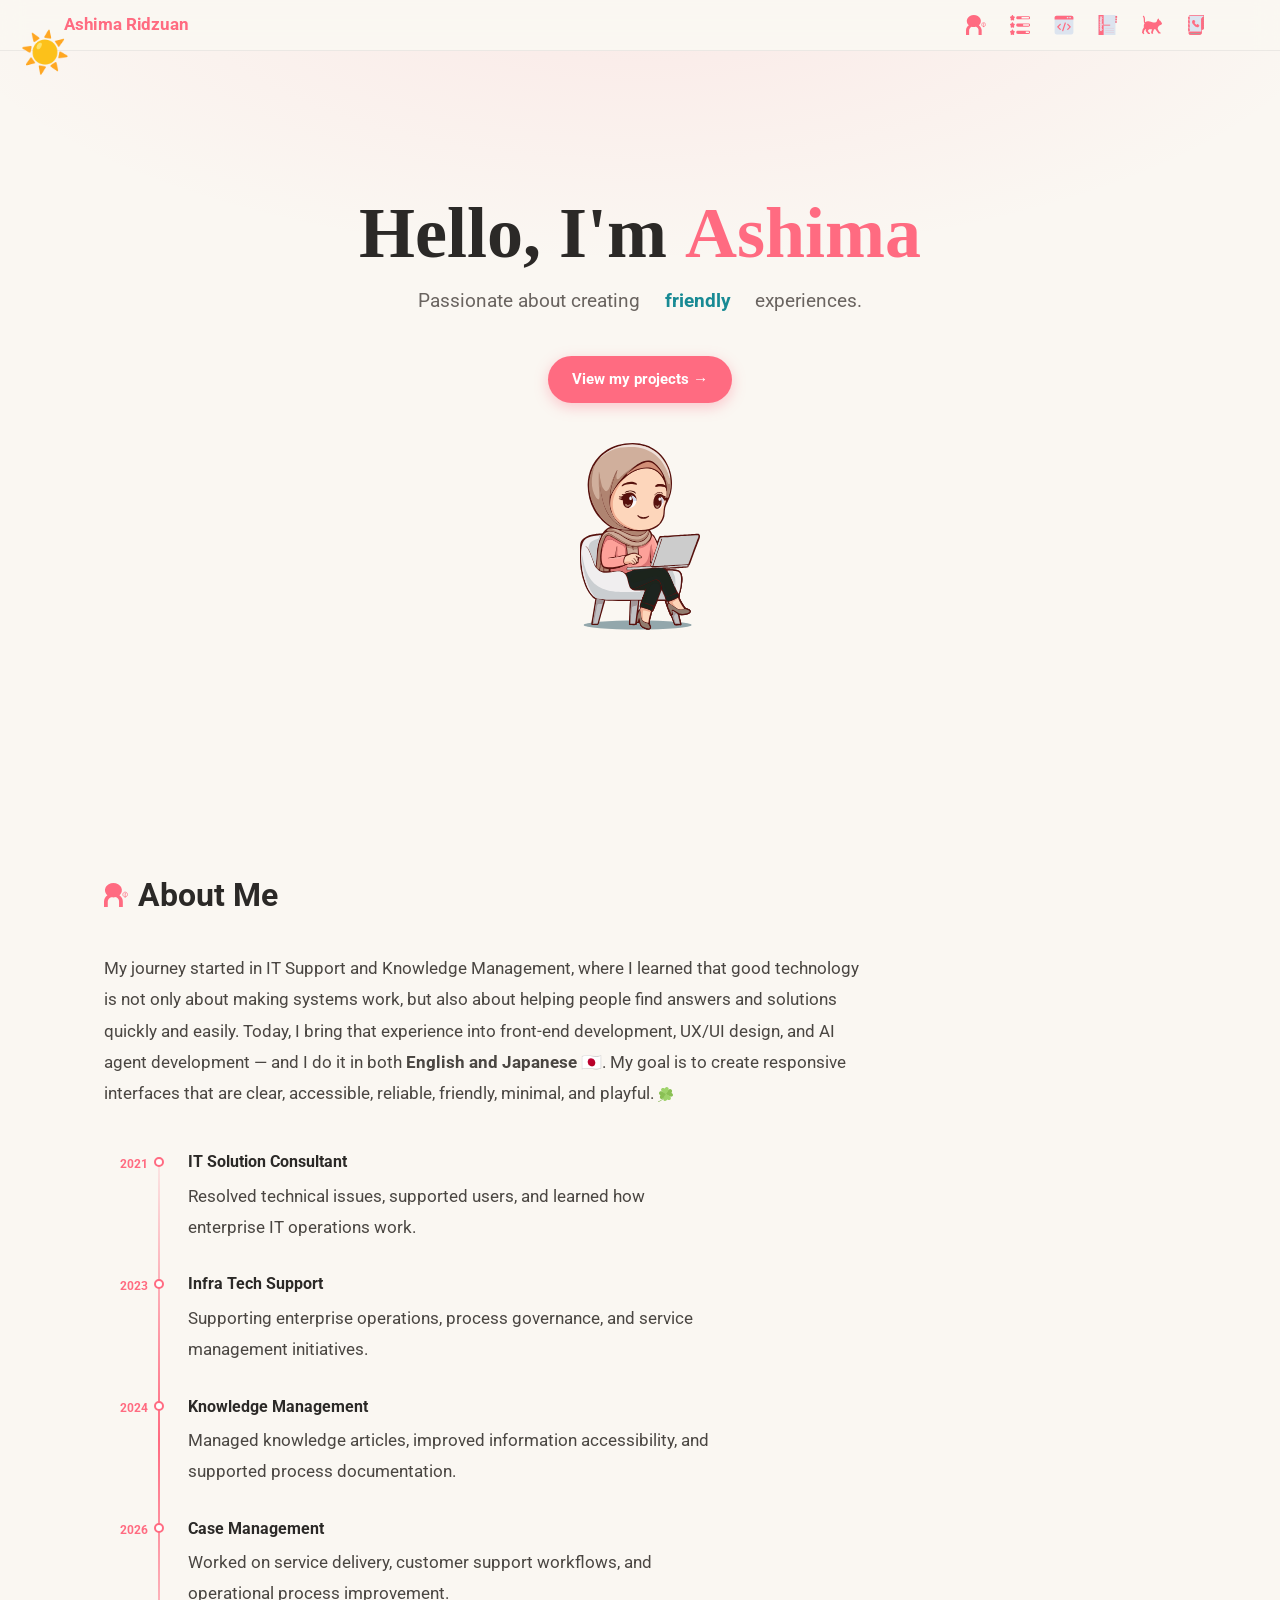
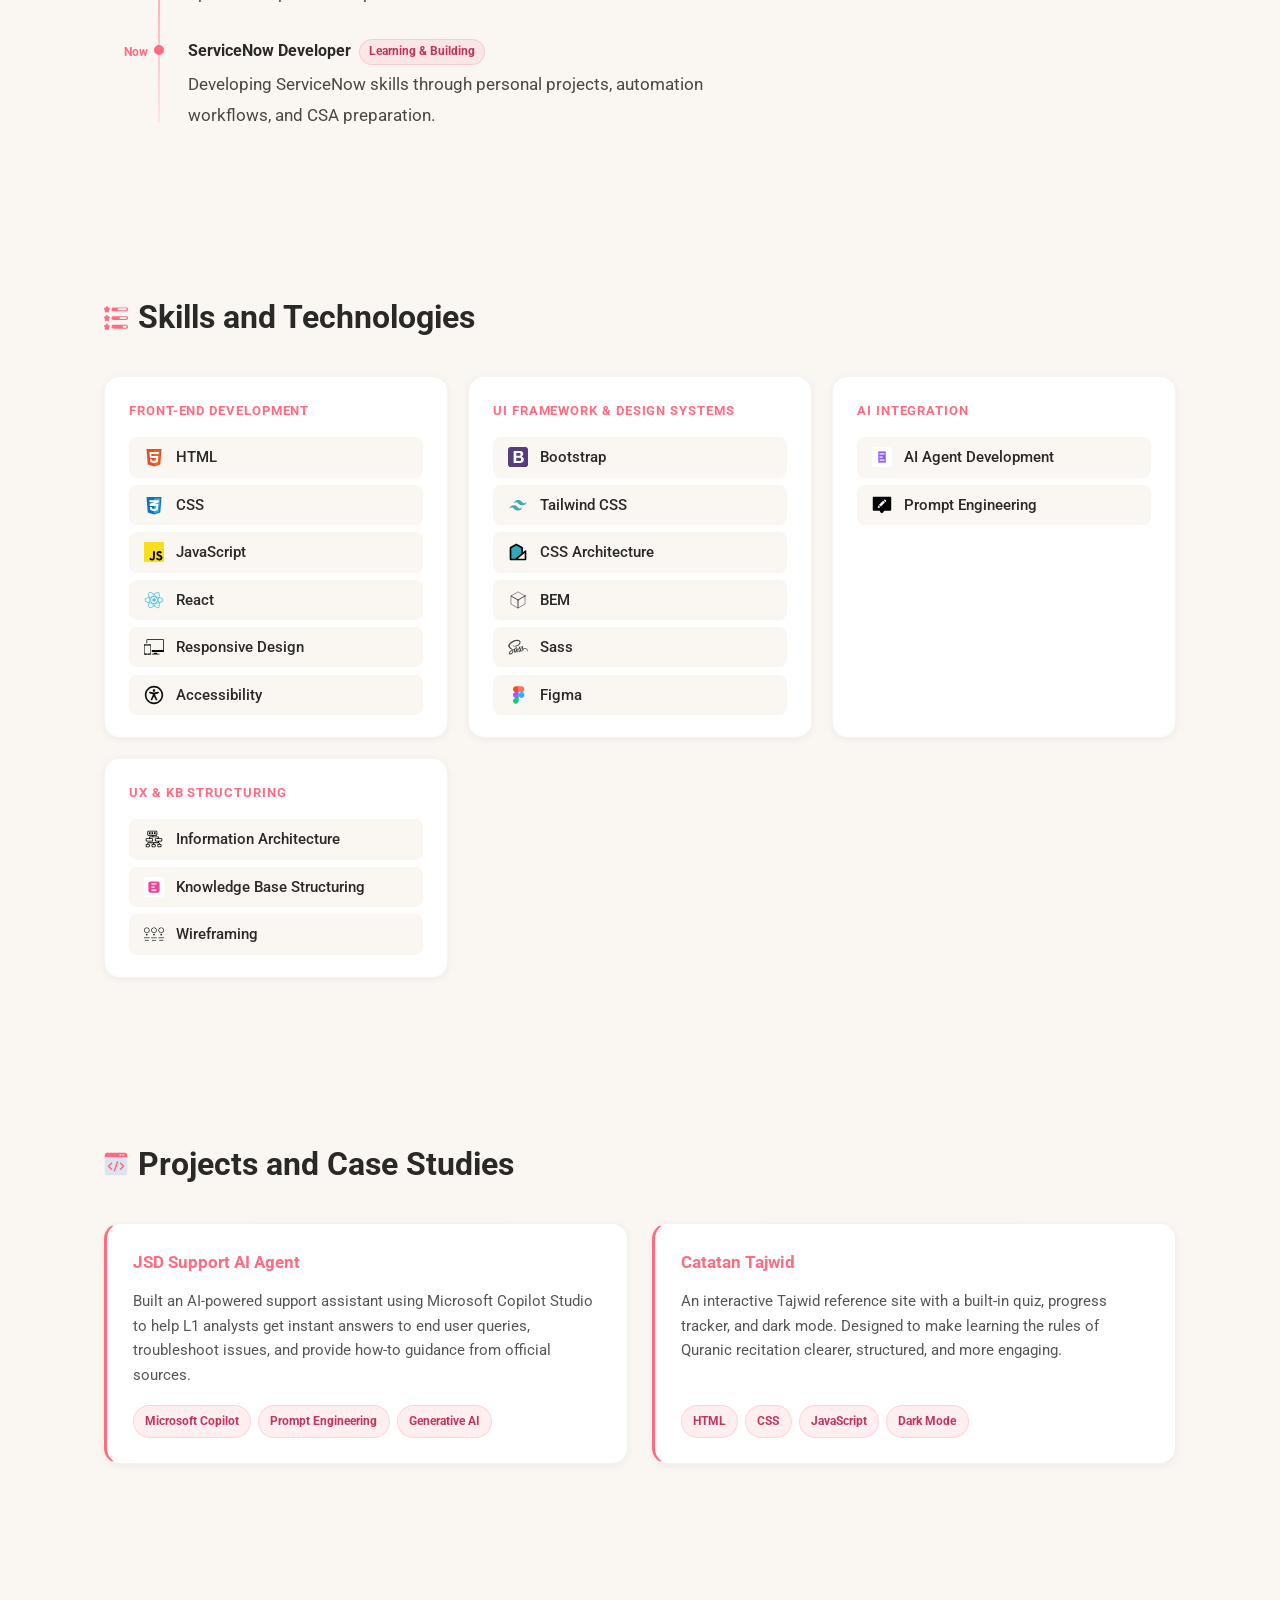
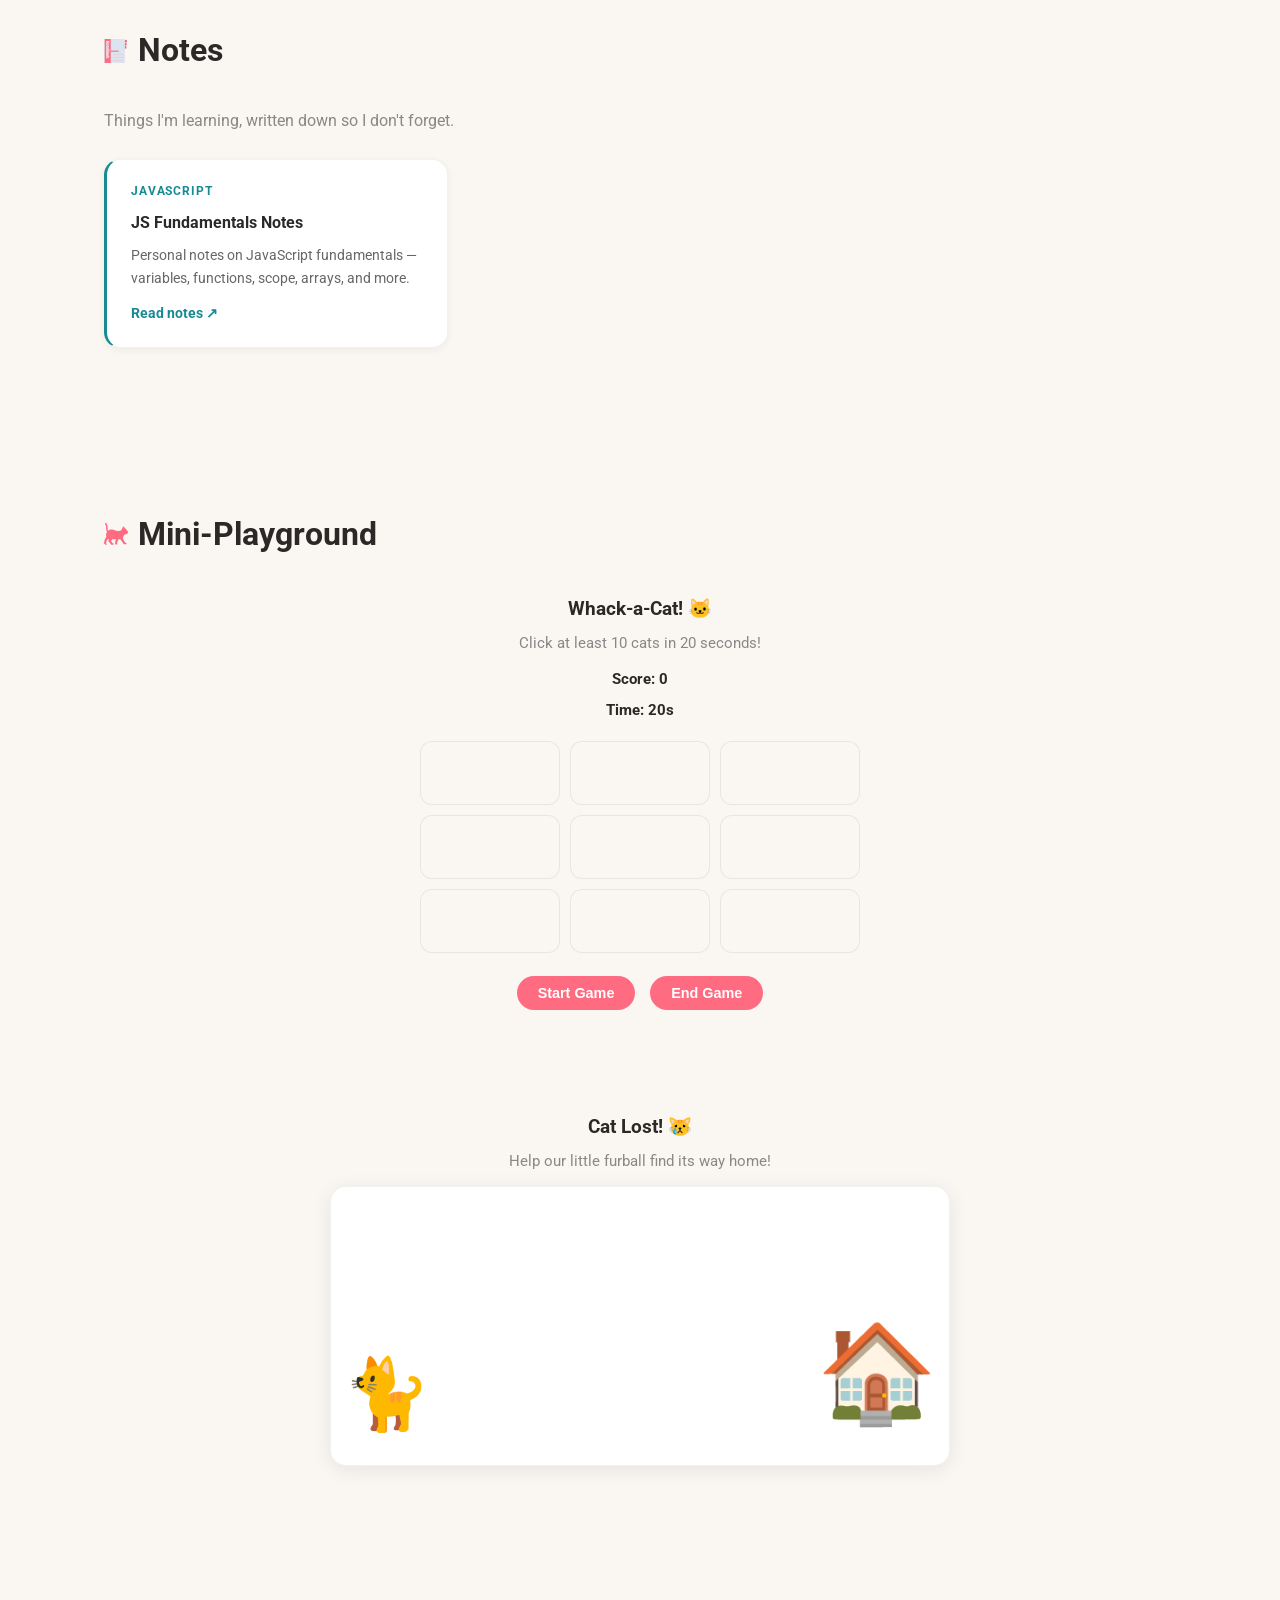
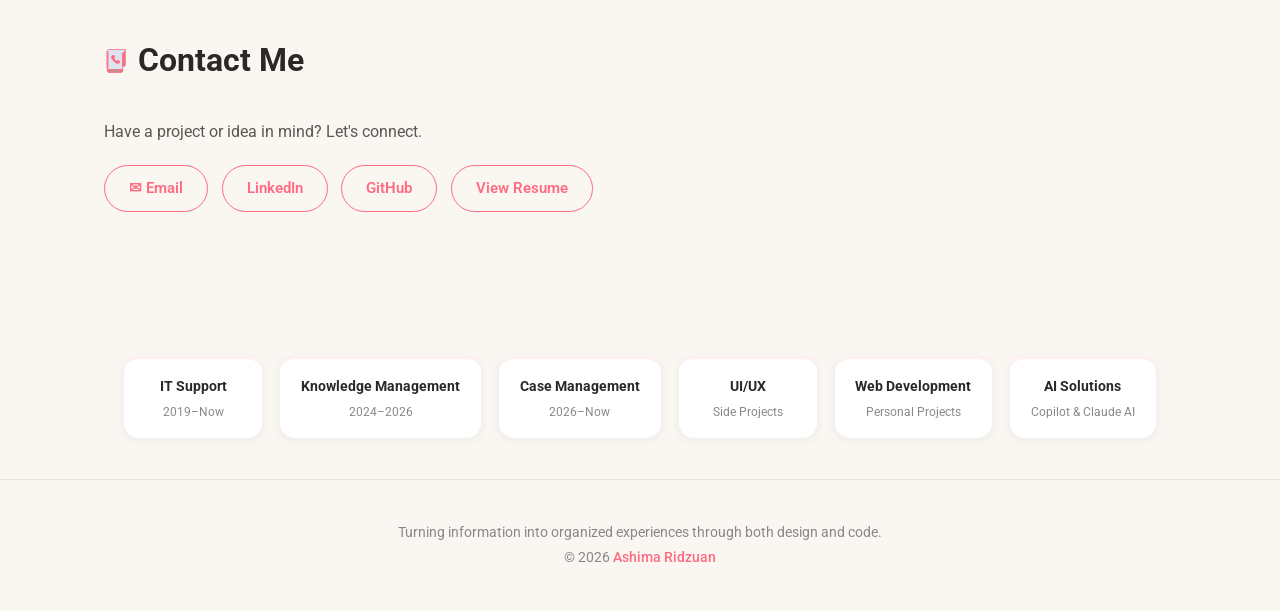
==== index.html @ 93c38e12 "Add files via upload" ====
<!DOCTYPE html>
<html lang="en">
<head>
<meta charset="UTF-8">
<meta name="google-site-verification" content="95PTpnsGTVh3wC7aJR4b4453OIDSJb0Elz6aOqmv4CI" />
<meta name="viewport" content="width=device-width, initial-scale=1.0">
<title>Ashima Ridzuan | Front-End Developer & Japanese Speaker</title>
<meta name="description" content="Portfolio of Ashima Ridzuan, an aspiring Front-End Developer (Japanese Speaker) with experience in IT operations, technical support, and knowledge management. Explore web development projects, technical skills, and professional growth.">

<!-- Open Graph / Social Sharing -->
<meta property="og:type" content="website">
<meta property="og:url" content="https://ashimaridzuan.github.io/">
<meta property="og:title" content="Ashima Ridzuan | Front-End Developer & Japanese Speaker">
<meta property="og:description" content="Aspiring front-end developer (Japanese Speaker) with experience in IT operations/technical support, and knowledge management. Building modern, accessible, and user-friendly web experiences.">
<meta property="og:image" content="./src/assets/images/AshimaRidzuan_avatar.svg">
<meta name="twitter:card" content="summary">
<meta name="author" content="Ashima Ridzuan">
<meta name="keywords" content="Ashima Ridzuan, Front-End Developer, Web Developer, JavaScript, React, HTML, CSS, Portfolio, AI Agent Developer, Japanese Speaker, Malaysia">
<link rel="canonical" href="https://ashimaridzuan.github.io/">

<!-- Structured Data: Person -->
<script type="application/ld+json">
{
  "@context": "https://schema.org",
  "@type": "Person",
  "name": "Ashima Ridzuan",
  "url": "https://ashimaridzuan.github.io/",
  "sameAs": [
    "https://github.com/ashimaridzuan",
    "https://www.linkedin.com/in/ashima-ridzuan"
  ],
  "jobTitle": "Aspiring Front-End Developer",
  "description": "Aspiring front-end developer (Japanese Speaker) with experience in IT operations, technical support, and knowledge management. Building modern, accessible, and user-friendly web experiences.",
  "knowsAbout": ["Front-End Development", "JavaScript", "HTML", "CSS", "React", "UI Design", "AI Agent Development", "Prompt Engineering", "Knowledge Management", "Technical Support"]
}
</script>

<!-- Favicon -->
<link rel="icon" href="./src/assets/meta/favicon_tab_clover.svg">
<link rel="manifest" href="./src/assets/meta/favicon_io/site.webmanifest">

<!-- Google Fonts -->
<link href="https://fonts.googleapis.com/css2?family=Roboto:wght@400;500;700&family=Schoolbell&display=swap" rel="stylesheet">
<link rel="stylesheet" href="./src/styles/main.css">
<script src="./src/javascript/main.js" defer></script>
</head>
<body>

<header>
  <!-- Sun Easter Egg -->
  <div id="sun-container" aria-hidden="true">
    ☀️
    <div id="sun-instruction">Drag away</div>
  </div>
  <div id="sun-overlay"></div>
  <div id="candle-popup">🕯️</div>

  <strong class="top-word"><a href="#">Ashima Ridzuan</a></strong>

  <nav aria-label="Main navigation">
    <a href="#about" aria-label="About Me">
      <img src="./src/assets/icons/Base/Pink_icon_aboutMe.svg" alt="" width="20" height="20">
      <span class="nav-tooltip">About</span>
    </a>
    <a href="#skills" aria-label="Skills">
      <img src="./src/assets/icons/Base/Pink_icon_skills.svg" alt="" width="20" height="20">
      <span class="nav-tooltip">Skills</span>
    </a>
    <a href="#projects" aria-label="Projects">
      <img src="./src/assets/icons/Base/Pink_icon_code.svg" alt="" width="20" height="20">
      <span class="nav-tooltip">Projects</span>
    </a>
    <a href="#notes" aria-label="Notes">
      <img src="./src/assets/icons/Base/Pink_icon_notes.svg" alt="" width="20" height="20">
      <span class="nav-tooltip">Notes</span>
    </a>
    <a href="#playground" aria-label="Playground">
      <img src="./src/assets/icons/Base/Pink_icon_playground.svg" alt="" width="20" height="20">
      <span class="nav-tooltip">Playground</span>
    </a>
    <a href="#contact" aria-label="Contact">
      <img src="./src/assets/icons/Base/Pink_icon_contact.svg" alt="" width="20" height="20">
      <span class="nav-tooltip">Contact</span>
    </a>
  </nav>
</header>

<section class="hero">
  <h1 id="hero-text">Hello, I'm <span class="hero-hover ashima-bouncy">Ashima</span></h1>
  <p>Passionate about creating <span class="scroll-keywords"></span> experiences.</p>
  <div class="hero-cta">
    <a href="#projects" class="hero-btn hero-btn--primary">View my projects →</a>
  </div>
  <div class="ashima-character">
    <img src="./src/assets/images/AshimaRidzuan_avatar.svg" alt="Ashima character illustration" id="ashima_character_svg" width="120">
    <div class="ashima-thoughtbubble" id="ashima-thoughtbubble"></div>
  </div>
</section>

<section id="about">
  <h2>
    <img src="./src/assets/icons/Base/Pink_icon_aboutMe.svg" alt="" width="24" height="24">
    About Me
  </h2>
  <p>My journey started in IT Support and Knowledge Management, where I learned that good technology is not only about making systems work, but also about helping people find answers and solutions quickly and easily. Today, I bring that experience into front-end development, UX/UI design, and AI agent development — and I do it in both <strong>English and Japanese</strong> 🇯🇵. My goal is to create responsive interfaces that are clear, accessible, reliable, friendly, minimal, and playful. <img src="./src/assets/meta/favicon_tab_clover.svg" alt="" width="15" class="inline-icon"></p>

  <div class="about-timeline">
    <div class="about-timeline__item">
      <div class="about-timeline__year">2021</div>
      <div class="about-timeline__content">
        <strong>IT Solution Consultant</strong>
        <p>Resolved technical issues, supported users, and learned how enterprise IT operations work.</p>
      </div>
    </div>
    <div class="about-timeline__item">
      <div class="about-timeline__year">2023</div>
      <div class="about-timeline__content">
        <strong>Infra Tech Support</strong>
        <p>Supporting enterprise operations, process governance, and service management initiatives.</p>
      </div>
    </div>
    <div class="about-timeline__item">
      <div class="about-timeline__year">2024</div>
      <div class="about-timeline__content">
        <strong>Knowledge Management</strong>
        <p>Managed knowledge articles, improved information accessibility, and supported process documentation.</p>
      </div>
    </div>
    <div class="about-timeline__item">
      <div class="about-timeline__year">2026</div>
      <div class="about-timeline__content">
        <strong>Case Management</strong>
        <p>Worked on service delivery, customer support workflows, and operational process improvement.</p>
      </div>
    </div>
    <div class="about-timeline__item about-timeline__item--current">
      <div class="about-timeline__year">Now</div>
      <div class="about-timeline__content">
        <strong>ServiceNow Developer <span class="about-timeline__badge">Learning & Building</span></strong>
        <p>Developing ServiceNow skills through personal projects, automation workflows, and CSA preparation.</p>
      </div>
    </div>
  </div>
</section>

<section id="skills">
  <h2>
    <img src="./src/assets/icons/Base/Pink_icon_skills.svg" alt="" width="24" height="24">
    Skills and Technologies
  </h2>
  <div class="skills">
    <div class="skill">
      <h4>Front-End Development</h4>
      <div class="skill-list">
        <div class="skill-item"><span class="skill-icon" aria-hidden="true"><img src="./src/assets/icons/Skills/html.svg" alt="" width="20" height="20"></span><span>HTML</span></div>
        <div class="skill-item"><span class="skill-icon" aria-hidden="true"><img src="./src/assets/icons/Skills/css.svg" alt="" width="20" height="20"></span><span>CSS</span></div>
        <div class="skill-item"><span class="skill-icon" aria-hidden="true"><img src="./src/assets/icons/Skills/javascript.svg" alt="" width="20" height="20"></span><span>JavaScript</span></div>
        <div class="skill-item"><span class="skill-icon" aria-hidden="true"><img src="./src/assets/icons/Skills/react.svg" alt="" width="20" height="20"></span><span>React</span></div>
        <div class="skill-item"><span class="skill-icon" aria-hidden="true"><img src="./src/assets/icons/Skills/responsive-design.svg" alt="" width="20" height="20"></span><span>Responsive Design</span></div>
        <div class="skill-item"><span class="skill-icon" aria-hidden="true"><img src="./src/assets/icons/Skills/accessibility.svg" alt="" width="20" height="20"></span><span>Accessibility</span></div>
      </div>
    </div>

    <div class="skill">
      <h4>UI Framework & Design Systems</h4>
      <div class="skill-list">
        <div class="skill-item"><span class="skill-icon" aria-hidden="true"><img src="./src/assets/icons/Skills/bootstrap.svg" alt="" width="20" height="20"></span><span>Bootstrap</span></div>
        <div class="skill-item"><span class="skill-icon" aria-hidden="true"><img src="./src/assets/icons/Skills/tailwind.svg" alt="" width="20" height="20"></span><span>Tailwind CSS</span></div>
        <div class="skill-item"><span class="skill-icon" aria-hidden="true"><img src="./src/assets/icons/Skills/css-architecture.svg" alt="" width="20" height="20"></span><span>CSS Architecture</span></div>
        <div class="skill-item"><span class="skill-icon" aria-hidden="true"><img src="./src/assets/icons/Skills/BEM.svg" alt="" width="20" height="20"></span><span>BEM</span></div>
        <div class="skill-item"><span class="skill-icon" aria-hidden="true"><img src="./src/assets/icons/Skills/sass.svg" alt="" width="20" height="20"></span><span>Sass</span></div>
        <div class="skill-item"><span class="skill-icon" aria-hidden="true"><img src="./src/assets/icons/Skills/figma.svg" alt="" width="20" height="20"></span><span>Figma</span></div>
      </div>
    </div>

    <div class="skill">
      <h4>AI Integration</h4>
      <div class="skill-list">
        <div class="skill-item"><span class="skill-icon" aria-hidden="true"><img src="./src/assets/icons/Skills/ai.svg" alt="" width="20" height="20"></span><span>AI Agent Development</span></div>
        <div class="skill-item"><span class="skill-icon" aria-hidden="true"><img src="./src/assets/icons/Skills/prompt.svg" alt="" width="20" height="20"></span><span>Prompt Engineering</span></div>
      </div>
    </div>

    <div class="skill">
      <h4>UX & KB Structuring</h4>
      <div class="skill-list">
        <div class="skill-item"><span class="skill-icon" aria-hidden="true"><img src="./src/assets/icons/Skills/information-architecture.svg" alt="" width="20" height="20"></span><span>Information Architecture</span></div>
        <div class="skill-item"><span class="skill-icon" aria-hidden="true"><img src="./src/assets/icons/Skills/knowledge.svg" alt="" width="20" height="20"></span><span>Knowledge Base Structuring</span></div>
        <div class="skill-item"><span class="skill-icon" aria-hidden="true"><img src="./src/assets/icons/Skills/wireframe.svg" alt="" width="20" height="20"></span><span>Wireframing</span></div>
      </div>
    </div>
  </div>
</section>

<section id="projects">
  <h2>
    <img src="./src/assets/icons/Base/Pink_icon_code.svg" alt="" width="24" height="24">
    Projects and Case Studies
  </h2>
  <div class="projects">
    <a class="project-card" href="./src/pages/Project_JSD_Support_AI_Agent.html">
      <h4>JSD Support AI Agent</h4>
      <p>Built an AI-powered support assistant using Microsoft Copilot Studio to help L1 analysts get instant answers to end user queries, troubleshoot issues, and provide how-to guidance from official sources.</p>
      <div class="project-card-skills">
        <span>Microsoft Copilot</span>
        <span>Prompt Engineering</span>
        <span>Generative AI</span>
      </div>
    </a>

    <a class="project-card" href="./src/pages/Project_Catatan_Tajwid.html">
      <h4>Catatan Tajwid</h4>
      <p>An interactive Tajwid reference site with a built-in quiz, progress tracker, and dark mode. Designed to make learning the rules of Quranic recitation clearer, structured, and more engaging.</p>
      <div class="project-card-skills">
        <span>HTML</span>
        <span>CSS</span>
        <span>JavaScript</span>
        <span>Dark Mode</span>
      </div>
    </a>
  </div>
</section>

<section id="notes">
  <h2>
    <img src="./src/assets/icons/Base/Pink_icon_notes.svg" alt="" width="24" height="24">
    Notes
  </h2>
  <p class="notes-intro">Things I'm learning, written down so I don't forget.</p>
  <div class="notes-grid">
    <a class="note-card" href="https://ashimaridzuan.github.io/js-fundamentals-notes/" target="_blank" rel="noopener noreferrer">
      <span class="note-card__tag">JavaScript</span>
      <h4>JS Fundamentals Notes</h4>
      <p>Personal notes on JavaScript fundamentals — variables, functions, scope, arrays, and more.</p>
      <span class="note-card__link">Read notes ↗</span>
    </a>
  </div>
</section>

<section id="playground" class="playground">
  <h2>
    <img src="./src/assets/icons/Base/Pink_icon_playground.svg" alt="" width="24" height="24">
    Mini-Playground
  </h2>

  <div class="whack-a-cat-container">
    <h3>Whack-a-Cat! 🐱</h3>
    <p>Click at least 10 cats in 20 seconds!</p>
    <div class="score">Score: <span id="score">0</span></div>
    <div class="timer">Time: <span id="time">20</span>s</div>
    <div class="game-grid">
      <div class="hole" data-index="0"></div>
      <div class="hole" data-index="1"></div>
      <div class="hole" data-index="2"></div>
      <div class="hole" data-index="3"></div>
      <div class="hole" data-index="4"></div>
      <div class="hole" data-index="5"></div>
      <div class="hole" data-index="6"></div>
      <div class="hole" data-index="7"></div>
      <div class="hole" data-index="8"></div>
    </div>
    <div class="game-buttons">
      <button id="startBtn">Start Game</button>
      <button id="endBtn">End Game</button>
    </div>
    <div id="gameMessage" class="game-message"></div>
  </div>

  <div class="playground_catlost">
    <h3>Cat Lost! 😿</h3>
    <p>Help our little furball find its way home!</p>
    <div class="scene_catlost" id="scene_catlost">
      <div class="cat_catlost" id="cat_catlost">
        🐈
        <div class="catlost_thought" id="catlost_thought"></div>
      </div>
      <div class="house_catlost" id="house_catlost">🏠</div>
    </div>
  </div>
</section>

<section id="contact" class="contact">
  <h2>
    <img src="./src/assets/icons/Base/Pink_icon_contact.svg" alt="" width="24" height="24">
    Contact Me
  </h2>
  <p class="contact-intro">Have a project or idea in mind? Let's connect.</p>
  <div class="contact-links">
    <a href="mailto:shimain_ridzuan@yahoo.com">✉ Email</a>
    <a href="https://www.linkedin.com/in/ashima-ridzuan" target="_blank" rel="noopener noreferrer">LinkedIn</a>
    <a href="https://github.com/ashimaridzuan" target="_blank" rel="noopener noreferrer">GitHub</a>
    <a href="#" target="_blank" rel="noopener noreferrer">View Resume</a>
  </div>
</section>

<div class="footer-timeline">
  <div class="timeline-step">
    <strong>IT Support</strong>
    <small>2019–Now</small>
  </div>
  <div class="timeline-step">
    <strong>Knowledge Management</strong>
    <small>2024–2026</small>
  </div>
  <div class="timeline-step">
    <strong>Case Management</strong>
    <small>2026–Now</small>
  </div>
  <div class="timeline-step">
    <strong>UI/UX</strong>
    <small>Side Projects</small>
  </div>
  <div class="timeline-step">
    <strong>Web Development</strong>
    <small>Personal Projects</small>
  </div>
  <div class="timeline-step">
    <strong>AI Solutions</strong>
    <small>Copilot & Claude AI</small>
  </div>
</div>

<footer>
  <p>Turning information into organized experiences through both design and code.</p>
  <p>© 2026 <a href="https://www.linkedin.com/in/ashima-ridzuan" target="_blank" rel="noopener noreferrer">Ashima Ridzuan</a></p>
</footer>

</body>
</html>
---- src/styles/main.css ----
/* =========================================
   DESIGN TOKENS
   ========================================= */
:root {
  --color-bg:           #FAF7F2;
  --color-surface:      #ffffff;
  --color-text:         #2B2927;
  --color-muted:        #888;
  --color-accent:       #FF6B81;
  --color-accent-light: rgba(255, 107, 129, 0.11);
  --color-accent-border:rgba(255, 107, 129, 0.22);
  --color-accent-dark:  #c0365d;
  --color-teal:         #188A94;

  --shadow-sm:  0 2px 8px  rgba(0,0,0,0.05);
  --shadow-md:  0 4px 20px rgba(0,0,0,0.08);
  --shadow-lg:  0 8px 32px rgba(0,0,0,0.12);

  --radius-sm:   8px;
  --radius-md:   12px;
  --radius-lg:   16px;
  --radius-pill: 999px;

  --transition: 0.25s ease;
}

/* =========================================
   RESET & BASE
   ========================================= */
*, *::before, *::after {
  margin: 0; padding: 0; box-sizing: border-box;
}

html { scroll-behavior: smooth; }

body {
  background: var(--color-bg);
  color: var(--color-text);
  font-family: 'Roboto', sans-serif;
  line-height: 1.65;
}

a { text-decoration: none; color: inherit; }

img { display: block; max-width: 100%; height: auto; }

.inline-icon {
  display: inline;
  vertical-align: middle;
}

/* =========================================
   HEADER & NAV
   ========================================= */
header {
  display: flex;
  justify-content: space-between;
  align-items: center;
  padding: 0.3rem 5%;
  background: rgba(250, 247, 242, 0.88);
  backdrop-filter: blur(12px);
  -webkit-backdrop-filter: blur(12px);
  position: sticky;
  top: 0;
  z-index: 100;
  border-bottom: 1px solid rgba(0, 0, 0, 0.06);
}

.top-word a {
  font-weight: 700;
  font-size: 1.05rem;
  color: var(--color-accent);
  letter-spacing: -0.01em;
}

nav {
  display: flex;
  gap: 0.25rem;
  align-items: center;
  flex-wrap: wrap;
}

nav a {
  position: relative;
  display: flex;
  align-items: center;
  justify-content: center;
  width: 40px;
  height: 40px;
  border-radius: var(--radius-md);
  transition: background var(--transition);
}

nav a:hover,
nav a:focus-visible,
nav a.nav-active {
  background: var(--color-accent-light);
  outline: none;
}

nav a.nav-active::after {
  content: '';
  position: absolute;
  bottom: 4px;
  left: 50%;
  transform: translateX(-50%);
  width: 4px;
  height: 4px;
  border-radius: 50%;
  background: var(--color-accent);
}

nav a img { pointer-events: none; }

.nav-tooltip {
  position: absolute;
  bottom: -2.2rem;
  left: 50%;
  transform: translateX(-50%);
  background: var(--color-text);
  color: #fff;
  font-size: 0.7rem;
  font-weight: 600;
  padding: 0.2rem 0.55rem;
  border-radius: var(--radius-sm);
  white-space: nowrap;
  opacity: 0;
  pointer-events: none;
  transition: opacity var(--transition);
}

nav a:hover .nav-tooltip,
nav a:focus-visible .nav-tooltip { opacity: 1; }

/* =========================================
   FLOATING WORDS
   ========================================= */
.top-word, .hero-hover {
  position: relative;
  display: inline-block;
  cursor: pointer;
  color: var(--color-accent);
  font-weight: 700;
}

.floating-word {
  position: absolute;
  top: -25px;
  left: 50%;
  transform: translateX(-50%);
  font-size: 0.85rem;
  color: var(--color-accent);
  animation: floatUpWord 1.2s forwards;
  pointer-events: none;
  white-space: nowrap;
}

@keyframes floatUpWord {
  0%   { transform: translateX(-50%) translateY(0)    scale(0.7); opacity: 1; }
  50%  { transform: translateX(-50%) translateY(-15px) scale(1.2); opacity: 1; }
  100% { transform: translateX(-50%) translateY(-50px) scale(1);   opacity: 0; }
}

/* =========================================
   HERO
   ========================================= */
.hero {
  position: relative;
  display: flex;
  flex-direction: column;
  align-items: center;
  justify-content: center;
  min-height: 82vh;
  text-align: center;
  padding: 4rem 1.5rem 5rem;
  background: radial-gradient(ellipse 80% 55% at 50% -10%, rgba(255, 107, 129, 0.1) 0%, transparent 70%);
  opacity: 1 !important;
  transform: none !important;
}

.hero h1 {
  font-family: 'Schoolbell', cursive;
  font-size: clamp(2.6rem, 6vw, 4.5rem);
  margin-bottom: 0.9rem;
  cursor: pointer;
  line-height: 1.1;
}

.ashima-bouncy {
  display: inline-block;
  color: var(--color-accent);
  animation: bounce 2.2s ease-in-out infinite;
}

.hero p {
  font-size: clamp(1rem, 2vw, 1.2rem);
  color: #6a6460;
  margin-bottom: 2.5rem;
  line-height: 1.5;
}

.scroll-keywords {
  font-weight: 700;
  color: var(--color-teal);
  display: inline-block;
  min-width: 105px;
}

/* =========================================
   HERO CTA
   ========================================= */
.hero-cta {
  display: flex;
  gap: 0.75rem;
  flex-wrap: wrap;
  justify-content: center;
  margin-bottom: 2rem;
}

.hero-btn {
  display: inline-flex;
  align-items: center;
  padding: 0.7rem 1.5rem;
  border-radius: var(--radius-pill);
  font-weight: 700;
  font-size: 0.95rem;
  transition: transform var(--transition), box-shadow var(--transition), background var(--transition);
}

.hero-btn--primary {
  background: var(--color-accent);
  color: #fff;
  box-shadow: 0 4px 14px rgba(255, 107, 129, 0.35);
}

.hero-btn--primary:hover {
  background: #e85570;
  transform: translateY(-2px);
  box-shadow: 0 6px 20px rgba(255, 107, 129, 0.45);
}

.hero-btn--secondary {
  background: transparent;
  color: var(--color-accent);
  border: 1.5px solid var(--color-accent);
}

.hero-btn--secondary:hover {
  background: var(--color-accent-light);
  transform: translateY(-2px);
}

/* =========================================
   SECTIONS (scroll-reveal)
   ========================================= */
section:not(.hero) {
  padding: 5rem 5%;
  max-width: 1200px;
  margin: 0 auto;
  opacity: 0;
  transform: translateY(40px);
  transition: opacity 0.75s ease-out, transform 0.75s ease-out;
}
section:not(.hero).visible { opacity: 1; transform: translateY(0); }

section h2 {
  display: flex;
  align-items: center;
  gap: 0.6rem;
  font-size: clamp(1.55rem, 3vw, 2rem);
  margin-bottom: 2rem;
}

section h2 img { flex-shrink: 0; }

/* =========================================
   ABOUT
   ========================================= */
#about p {
  font-size: 1.05rem;
  line-height: 1.85;
  color: #4a4642;
  max-width: 760px;
}

/* =========================================
   ABOUT TIMELINE
   ========================================= */
.about-timeline {
  margin-top: 2.5rem;
  position: relative;
  max-width: 620px;
}

.about-timeline::before {
  content: '';
  position: absolute;
  left: 54px;
  top: 8px;
  bottom: 8px;
  width: 2px;
  background: linear-gradient(to bottom, var(--color-accent-light), var(--color-accent), var(--color-accent-light));
  border-radius: 2px;
}

.about-timeline__item {
  display: flex;
  gap: 1.5rem;
  align-items: flex-start;
  margin-bottom: 1.75rem;
  position: relative;
}

.about-timeline__item:last-child { margin-bottom: 0; }

.about-timeline__year {
  min-width: 44px;
  text-align: right;
  font-size: 0.78rem;
  font-weight: 700;
  color: var(--color-accent);
  padding-top: 0.3rem;
  flex-shrink: 0;
}

.about-timeline__item::after {
  content: '';
  position: absolute;
  left: 50px;
  top: 8px;
  width: 10px;
  height: 10px;
  border-radius: 50%;
  background: var(--color-surface);
  border: 2px solid var(--color-accent);
  z-index: 1;
}

.about-timeline__item--current::after {
  background: var(--color-accent);
}

.about-timeline__content {
  padding-left: 1rem;
  padding-top: 0.1rem;
}

.about-timeline__content strong {
  display: flex;
  align-items: center;
  gap: 0.5rem;
  flex-wrap: wrap;
  font-size: 0.97rem;
  color: var(--color-text);
  margin-bottom: 0.3rem;
}

.about-timeline__content p {
  font-size: 0.88rem;
  color: var(--color-muted);
  line-height: 1.6;
  max-width: 480px;
}

.about-timeline__badge {
  font-size: 0.72rem;
  font-weight: 700;
  background: var(--color-accent-light);
  border: 1px solid var(--color-accent-border);
  color: var(--color-accent-dark);
  padding: 0.15rem 0.55rem;
  border-radius: var(--radius-pill);
  white-space: nowrap;
}

body.sun_effect .about-timeline__content strong { color: #e8e4df; }
body.sun_effect .about-timeline__item::after { background: #1a1a1a; }
body.sun_effect .about-timeline__item--current::after { background: var(--color-accent); }

/* =========================================
   SKILLS
   ========================================= */
.skills {
  display: grid;
  grid-template-columns: repeat(auto-fit, minmax(260px, 1fr));
  gap: 1.25rem;
}

.skill {
  background: var(--color-surface);
  padding: 1.4rem 1.5rem;
  border-radius: var(--radius-lg);
  box-shadow: var(--shadow-sm);
  border: 1px solid rgba(0,0,0,0.04);
}

.skill h4 {
  margin-bottom: 1rem;
  color: var(--color-accent);
  font-size: 0.82rem;
  font-weight: 700;
  text-transform: uppercase;
  letter-spacing: 0.07em;
}

.skill-list {
  display: flex;
  flex-direction: column;
  gap: 0.45rem;
}

.skill-item {
  display: flex;
  align-items: center;
  gap: 0.65rem;
  padding: 0.5rem 0.8rem;
  border-radius: var(--radius-sm);
  background: var(--color-bg);
  font-size: 0.92rem;
  font-weight: 500;
  transition: background var(--transition);
}


.skill-icon {
  width: 24px;
  height: 24px;
  display: inline-flex;
  align-items: center;
  justify-content: center;
  flex-shrink: 0;
}

/* =========================================
   PROJECTS
   ========================================= */
.projects {
  display: grid;
  grid-template-columns: repeat(auto-fit, minmax(280px, 1fr));
  gap: 1.5rem;
}

.project-card {
  display: flex;
  flex-direction: column;
  text-align: left;
  background: var(--color-surface);
  padding: 1.6rem;
  border-radius: var(--radius-lg);
  box-shadow: var(--shadow-sm);
  border: 1px solid rgba(0,0,0,0.05);
  border-left: 3px solid var(--color-accent);
  transition: transform var(--transition), box-shadow var(--transition);
}

.project-card:hover {
  transform: translateY(-6px);
  box-shadow: var(--shadow-lg);
}

.project-card h4 {
  color: var(--color-accent);
  font-size: 1.05rem;
  margin-bottom: 0.75rem;
}

.project-card p {
  font-size: 0.93rem;
  color: #555;
  line-height: 1.65;
  flex: 1;
}

.project-card--wip {
  background: #f6f4f1;
  border: 1px solid #ddd;
  border-left: 3px solid #ccc;
}


.project-card--wip h4 { color: #666; }
.project-card--wip p  { color: #777; }

.project-card-status {
  display: inline-block;
  margin-top: 1rem;
  padding: 0.3rem 0.75rem;
  border-radius: var(--radius-pill);
  background: #e2e0dc;
  color: #666;
  font-size: 0.8rem;
  font-weight: 700;
}

.project-card-skills {
  display: flex;
  flex-wrap: wrap;
  gap: 0.45rem;
  margin-top: 1.1rem;
}

.project-card-skills span {
  padding: 0.32rem 0.7rem;
  border-radius: var(--radius-pill);
  background: var(--color-accent-light);
  border: 1px solid var(--color-accent-border);
  color: var(--color-accent-dark);
  font-weight: 700;
  font-size: 0.78rem;
}

/* =========================================
   PLAYGROUND
   ========================================= */
.whack-a-cat-container {
  max-width: 440px;
  margin: 0 auto;
  text-align: center;
}

.whack-a-cat-container h3,
.playground_catlost h3 {
  font-size: 1.2rem;
  margin-bottom: 0.4rem;
}

.whack-a-cat-container p,
.playground_catlost p {
  font-size: 0.93rem;
  color: var(--color-muted);
  margin-bottom: 0.75rem;
}

.game-grid {
  display: grid;
  grid-template-columns: repeat(3, 1fr);
  gap: 10px;
  margin: 1.1rem 0;
}

.hole {
  background: var(--color-bg);
  border: 1px solid rgba(0,0,0,0.07);
  border-radius: var(--radius-md);
  height: 64px;
  position: relative;
  overflow: hidden;
  cursor: pointer;
  transition: background var(--transition);
}

.hole:hover { background: rgba(255, 107, 129, 0.07); }

.cat {
  position: absolute;
  bottom: -50px;
  left: 50%;
  transform: translateX(-50%);
  transition: bottom 0.25s ease;
  font-size: 2.5rem;
}

.cat.up { bottom: 5px; }

.score, .timer {
  font-weight: 700;
  margin: 0.35rem 0;
  font-size: 0.95rem;
}

.game-buttons { margin-top: 1rem; }

#startBtn, #endBtn {
  padding: 0.55rem 1.3rem;
  margin: 0.35rem;
  background: var(--color-accent);
  color: #fff;
  border: none;
  border-radius: var(--radius-pill);
  cursor: pointer;
  font-weight: 600;
  font-size: 0.9rem;
  transition: background var(--transition), transform var(--transition);
}

#startBtn:hover, #endBtn:hover {
  background: #e85570;
  transform: translateY(-1px);
}

.game-message {
  margin-top: 1rem;
  font-weight: 700;
  color: var(--color-accent);
  font-size: 1rem;
  min-height: 1.5em;
}

/* Cat Lost */
.playground_catlost {
  text-align: center;
  padding-top: 3.5rem;
  margin: 0 auto;
}

.scene_catlost {
  position: relative;
  display: inline-block;
  width: 100%;
  max-width: 620px;
  height: clamp(180px, 30vw, 280px);
  padding: 14px;
  background: var(--color-surface);
  border: 1px solid rgba(0,0,0,0.05);
  border-radius: var(--radius-lg);
  box-shadow: var(--shadow-md);
  overflow: hidden;
}

.cat_catlost {
  font-size: clamp(36px, 10vw, 70px);
  cursor: grab;
  user-select: none;
  position: absolute;
  bottom: 12px;
  left: 12px;
  animation: bounce 1.2s ease-in-out infinite;
  transition: transform 0.2s, left 0.12s, top 0.12s;
}

.cat_catlost.home { animation: none; }

.cat_catlost:hover::after {
  content: "drag me home";
  position: absolute;
  top: -36px;
  left: -10px;
  background: var(--color-text);
  color: #fff;
  padding: 4px 8px;
  border-radius: var(--radius-sm);
  font-size: 12px;
  white-space: nowrap;
}

@media (hover: none) {
  .cat_catlost:hover::after { content: none; }
}

.catlost_thought {
  position: absolute;
  top: -36px;
  left: 50%;
  transform: translateX(-50%);
  background: var(--color-surface);
  color: var(--color-text);
  font-weight: 600;
  padding: 6px 10px;
  border-radius: var(--radius-md);
  font-size: clamp(12px, 3vw, 15px);
  opacity: 0;
  pointer-events: none;
  box-shadow: var(--shadow-sm);
  transition: opacity 0.28s;
  white-space: nowrap;
}

.house_catlost {
  font-size: clamp(48px, 12vw, 96px);
  user-select: none;
  position: absolute;
  bottom: 12px;
  right: 12px;
  transition: transform 0.3s;
}

.sparkle {
  position: absolute;
  font-size: clamp(14px, 3.6vw, 30px);
  animation: sparkle 0.8s ease-out forwards;
}

/* =========================================
   NOTES
   ========================================= */
.notes-wip {
  color: var(--color-muted);
  font-style: italic;
  font-size: 1rem;
}

/* =========================================
   NOTES
   ========================================= */
.notes-intro {
  color: var(--color-muted);
  font-size: 0.97rem;
  margin-bottom: 1.5rem;
}

.notes-grid {
  display: grid;
  grid-template-columns: repeat(auto-fill, minmax(280px, 1fr));
  gap: 1.25rem;
}

.note-card {
  display: flex;
  flex-direction: column;
  gap: 0.5rem;
  background: var(--color-surface);
  border: 1px solid rgba(0,0,0,0.05);
  border-left: 3px solid var(--color-teal);
  border-radius: var(--radius-lg);
  padding: 1.4rem 1.5rem;
  box-shadow: var(--shadow-sm);
  transition: transform var(--transition), box-shadow var(--transition);
}

.note-card:hover {
  transform: translateY(-4px);
  box-shadow: var(--shadow-md);
}

.note-card__tag {
  font-size: 0.75rem;
  font-weight: 700;
  text-transform: uppercase;
  letter-spacing: 0.07em;
  color: var(--color-teal);
}

.note-card h4 {
  font-size: 1rem;
  color: var(--color-text);
  font-weight: 700;
}

.note-card p {
  font-size: 0.9rem;
  color: #666;
  line-height: 1.6;
  flex: 1;
}

.note-card__link {
  font-size: 0.85rem;
  font-weight: 700;
  color: var(--color-teal);
  margin-top: 0.25rem;
}

/* =========================================
   CONTACT
   ========================================= */
.contact-intro {
  color: #5a5652;
  font-size: 1rem;
  margin-bottom: 1.2rem;
}

.contact-links {
  display: flex;
  flex-wrap: wrap;
  gap: 0.85rem;
}

.contact a {
  display: inline-flex;
  align-items: center;
  gap: 0.4rem;
  padding: 0.65rem 1.5rem;
  border: 1.5px solid var(--color-accent);
  border-radius: var(--radius-pill);
  color: var(--color-accent);
  font-weight: 600;
  font-size: 0.95rem;
  transition: background var(--transition), color var(--transition), transform var(--transition);
}

.contact a:hover {
  background: var(--color-accent);
  color: #fff;
  transform: translateY(-2px);
}

/* =========================================
   FOOTER TIMELINE
   ========================================= */
.footer-timeline {
  display: flex;
  justify-content: center;
  gap: 1rem;
  margin: 4rem 5% 2.5rem;
  flex-wrap: wrap;
}

.timeline-step {
  background: var(--color-surface);
  padding: 1rem 1.3rem;
  border-radius: var(--radius-lg);
  box-shadow: var(--shadow-sm);
  border: 1px solid rgba(0,0,0,0.05);
  border-top: 3px solid var(--color-accent-light);
  min-width: 140px;
  text-align: center;
}

.timeline-step strong {
  display: block;
  font-size: 0.88rem;
  color: var(--color-text);
}

.timeline-step small {
  display: block;
  color: var(--color-muted);
  margin-top: 4px;
  font-size: 0.74rem;
}

/* =========================================
   FOOTER
   ========================================= */
footer {
  text-align: center;
  padding: 2.5rem 1.5rem;
  color: var(--color-muted);
  font-size: 0.88rem;
  border-top: 1px solid rgba(0,0,0,0.07);
  line-height: 1.8;
}

footer a {
  color: var(--color-accent);
  font-weight: 500;
}

footer a:hover { text-decoration: underline; }

/* =========================================
   ASHIMA CHARACTER & THOUGHT BUBBLE
   ========================================= */
.ashima-character {
  position: relative;
  display: inline-block;
  margin-top: 0.5rem;
}

.ashima-thoughtbubble {
  position: absolute;
  top: 0;
  font-weight: 700;
  opacity: 0;
  pointer-events: none;
  font-size: 15px;
  z-index: 5;
  background: var(--color-surface);
  padding: 0.35rem 0.8rem;
  border-radius: var(--radius-md);
  box-shadow: var(--shadow-md);
  white-space: nowrap;
  transition: opacity 0.3s, transform 0.3s;
}

/* =========================================
   SUN EFFECT
   ========================================= */
#sun-container {
  position: fixed;
  top: 20px;
  left: 20px;
  font-size: 2.5rem;
  cursor: grab;
  z-index: 1000;
  user-select: none;
}

#sun-container.dragging { cursor: grabbing; }

#sun-instruction {
  position: absolute;
  top: 120%;
  left: 50%;
  transform: translateX(-50%);
  background: #FFD6A5;
  color: var(--color-text);
  padding: 4px 9px;
  border-radius: var(--radius-sm);
  font-size: 0.75rem;
  white-space: nowrap;
  opacity: 0;
  pointer-events: none;
  transition: opacity 0.3s;
}

#sun-overlay {
  position: fixed;
  inset: 0;
  background: rgba(0,0,0,0.76);
  display: none;
  z-index: 900;
}

#candle-popup {
  position: fixed;
  top: 50%;
  left: 50%;
  transform: translate(-50%, -50%);
  font-size: 4rem;
  cursor: pointer;
  display: none;
  z-index: 1001;
}

body.sun_effect { background: #1a1a1a; color: #f1f1f1; }
body.sun_effect a { color: #ffd6a5; }

/* Dark mode overrides for all card surfaces */
body.sun_effect header {
  background: rgba(26,26,26,0.92);
  border-bottom-color: rgba(255,255,255,0.08);
}
body.sun_effect .top-word a { color: #FF6B81; }

body.sun_effect #about p { color: #e8e4df; }

body.sun_effect .skill {
  background: #252525;
  border-color: rgba(255,255,255,0.07);
}
body.sun_effect .skill-item {
  background: #1e1e1e;
  color: #e8e4df;
}
body.sun_effect .skill h4 { color: #FF6B81; }

body.sun_effect .project-card {
  background: #252525;
  border-color: rgba(255,255,255,0.07);
  color: #e8e4df;
}
body.sun_effect .project-card p { color: #b0a99f; }
body.sun_effect .project-card--wip { background: #1e1e1e; border-color: rgba(255,255,255,0.05); }
body.sun_effect .project-card--wip h4 { color: #888; }
body.sun_effect .project-card--wip p  { color: #666; }

body.sun_effect .hole { background: #2a2a2a; border-color: rgba(255,255,255,0.06); }
body.sun_effect .scene_catlost { background: #252525; border-color: rgba(255,255,255,0.06); }

body.sun_effect .timeline-step {
  background: #252525;
  border-color: rgba(255,255,255,0.07);
}
body.sun_effect .timeline-step strong { color: #e8e4df; }
body.sun_effect .timeline-step small  { color: #777; }

body.sun_effect footer { border-top-color: rgba(255,255,255,0.08); }

body.sun_effect .hero-btn--secondary {
  color: #FF6B81;
  border-color: #FF6B81;
}
body.sun_effect .note-card {
  background: #252525;
  border-color: rgba(255,255,255,0.07);
}
body.sun_effect .note-card h4 { color: #e8e4df; }
body.sun_effect .note-card p  { color: #888; }

body.sun_effect .ashima-thoughtbubble { background: #2a2a2a; }

/* =========================================
   KEYFRAMES (consolidated — no duplicates)
   ========================================= */
@keyframes bounce {
  0%, 100% { transform: translateY(0); }
  50%       { transform: translateY(-8px); }
}

@keyframes floatOut {
  0%   { opacity: 1; transform: translateX(0); }
  50%  { transform: translateX(var(--x2)); }
  100% { opacity: 0; transform: translateX(var(--x3)); }
}

@keyframes sparkle {
  0%   { opacity: 1; transform: translateY(0)    scale(1); }
  100% { opacity: 0; transform: translateY(-30px) scale(1.4); }
}

/* =========================================
   RESPONSIVE
   ========================================= */

/* Tablet */
@media (max-width: 768px) {
  section:not(.hero) {
    padding: 3.5rem 5%;
  }

  .hero {
    min-height: 72vh;
    padding: 3rem 1.5rem 4rem;
  }

  .about-timeline {
    max-width: 100%;
  }
}

/* Mobile */
@media (max-width: 600px) {
  header { padding: 0.75rem 4%; }

  .top-word a { font-size: 0.9rem; }

  nav { gap: 0.1rem; }
  nav a { width: 34px; height: 34px; }

  section:not(.hero) {
    padding: 2.5rem 5%;
  }

  .hero {
    min-height: 65vh;
    padding: 2rem 1.25rem 3rem;
  }

  #sun-container { font-size: 1.8rem; }

  .about-timeline::before { left: 46px; }
  .about-timeline__item::after { left: 42px; }
  .about-timeline__year { min-width: 38px; }

  .contact a {
    padding: 0.55rem 1.1rem;
    font-size: 0.88rem;
  }

  .game-grid { grid-template-columns: repeat(2, 1fr); }

  .footer-timeline {
    display: grid;
    grid-template-columns: repeat(3, 1fr);
    gap: 0.5rem;
    margin: 3rem 3% 2rem;
  }

  .timeline-step {
    min-width: unset;
    padding: 0.6rem 0.5rem;
  }

  .timeline-step strong { font-size: 0.78rem; }
  .timeline-step small  { font-size: 0.7rem; }
}

/* Small mobile */
@media (max-width: 360px) {
  nav { gap: 0.05rem; }
  nav a { width: 30px; height: 30px; }
  .game-grid { grid-template-columns: repeat(2, 1fr); }
  .about-timeline__year { min-width: 32px; font-size: 0.7rem; }
  .about-timeline::before { left: 40px; }
  .about-timeline__item::after { left: 36px; }
}
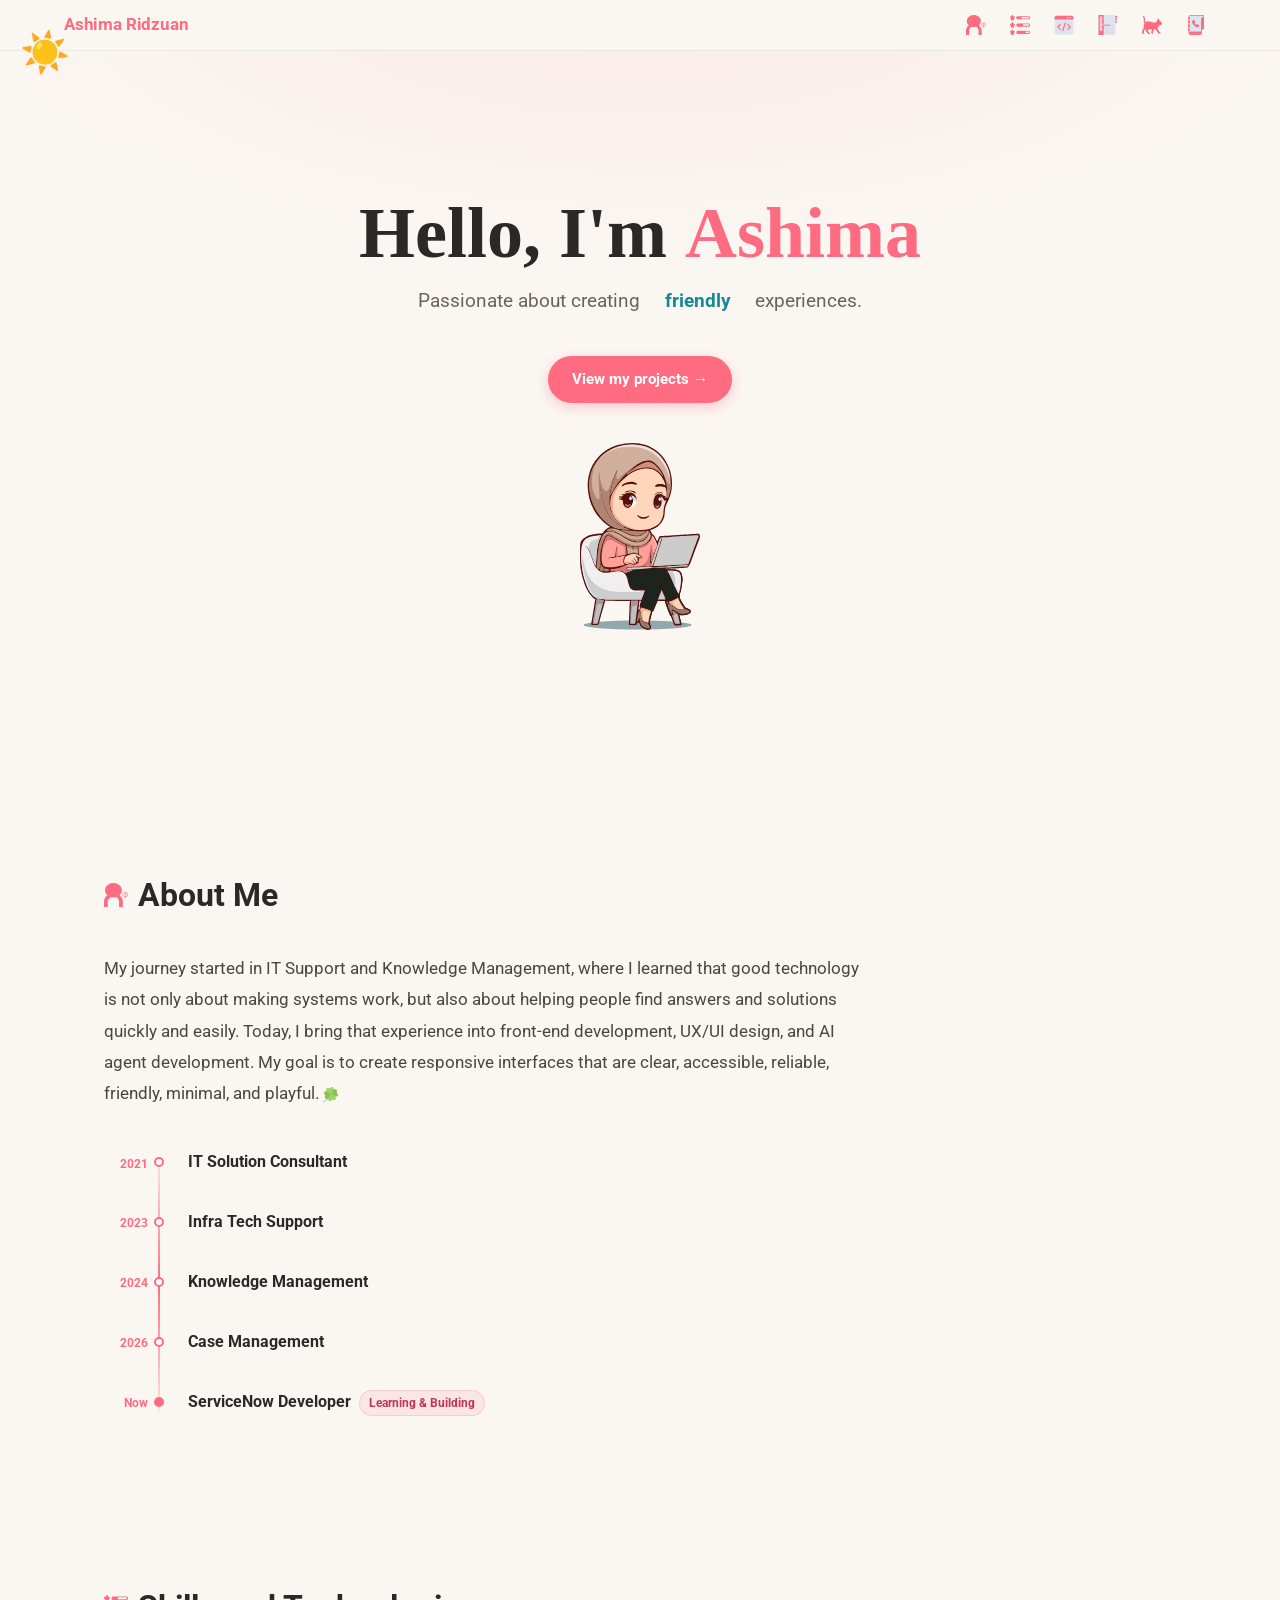
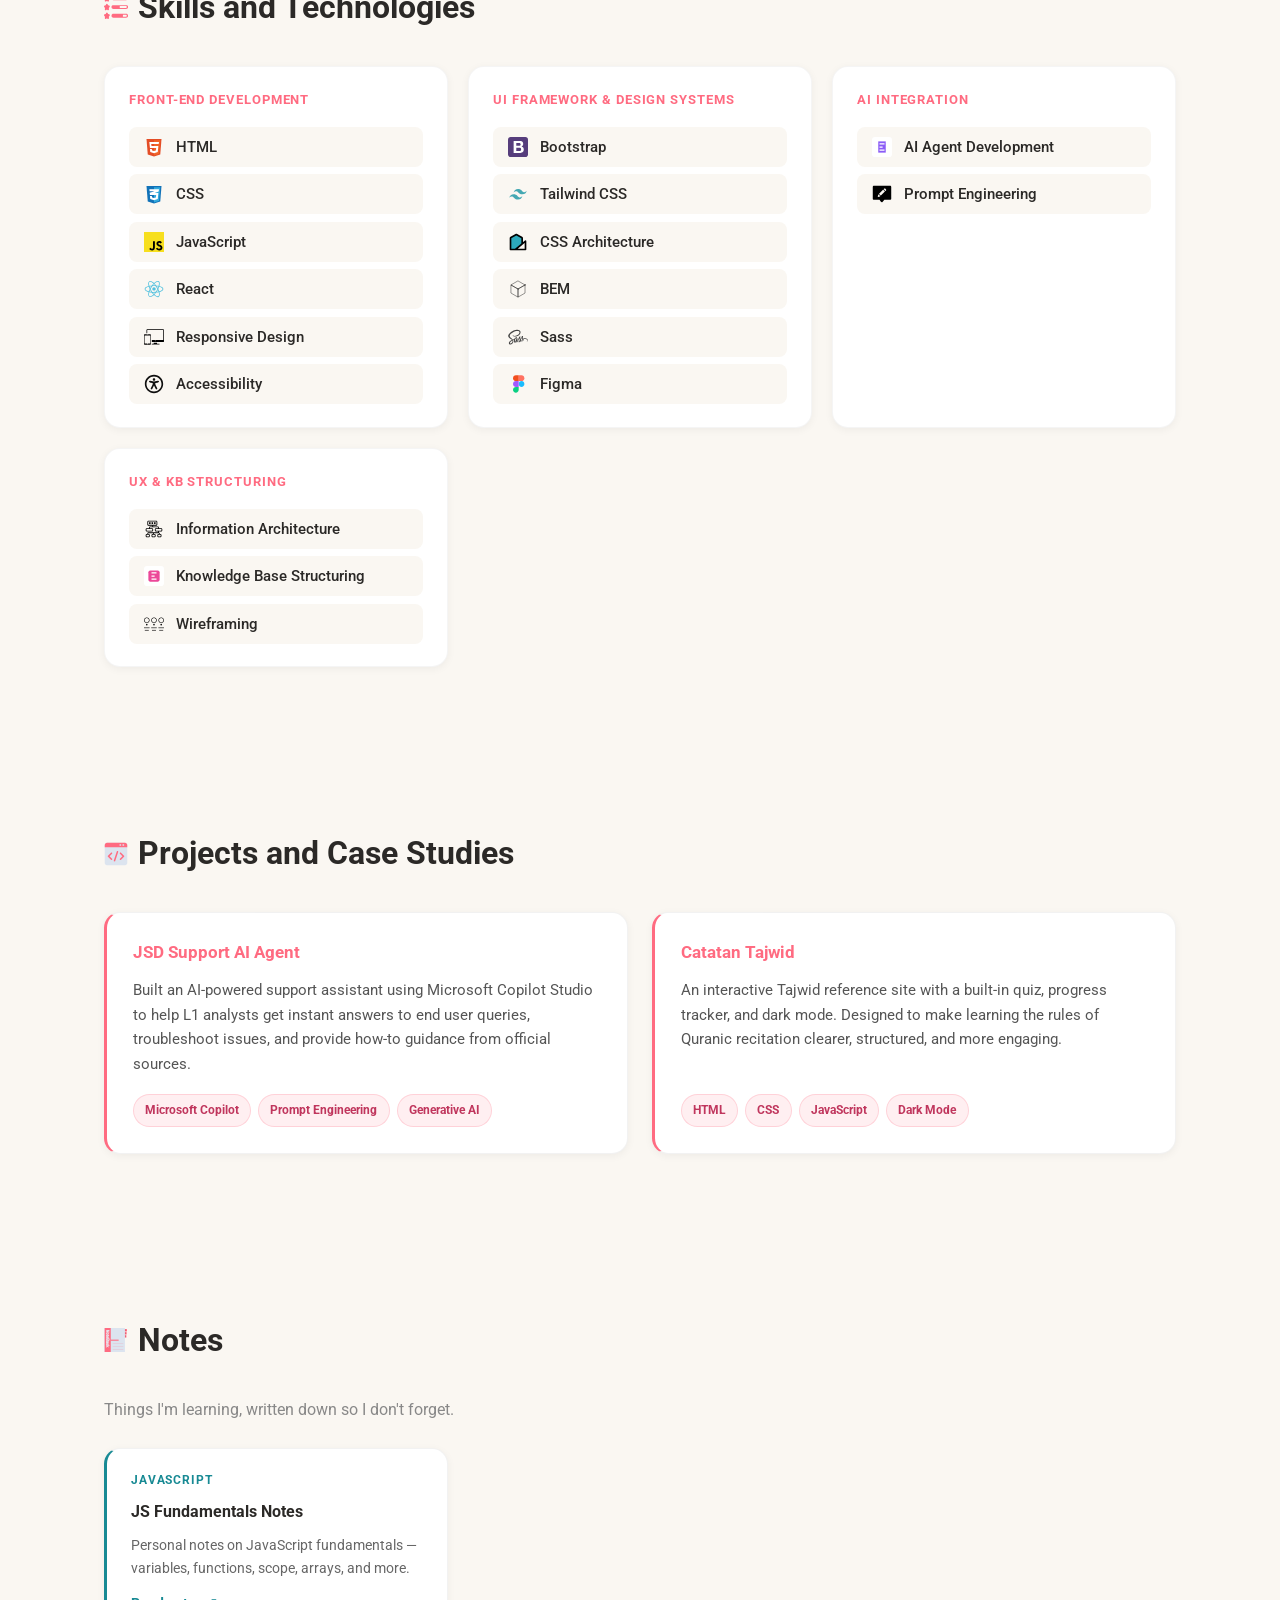
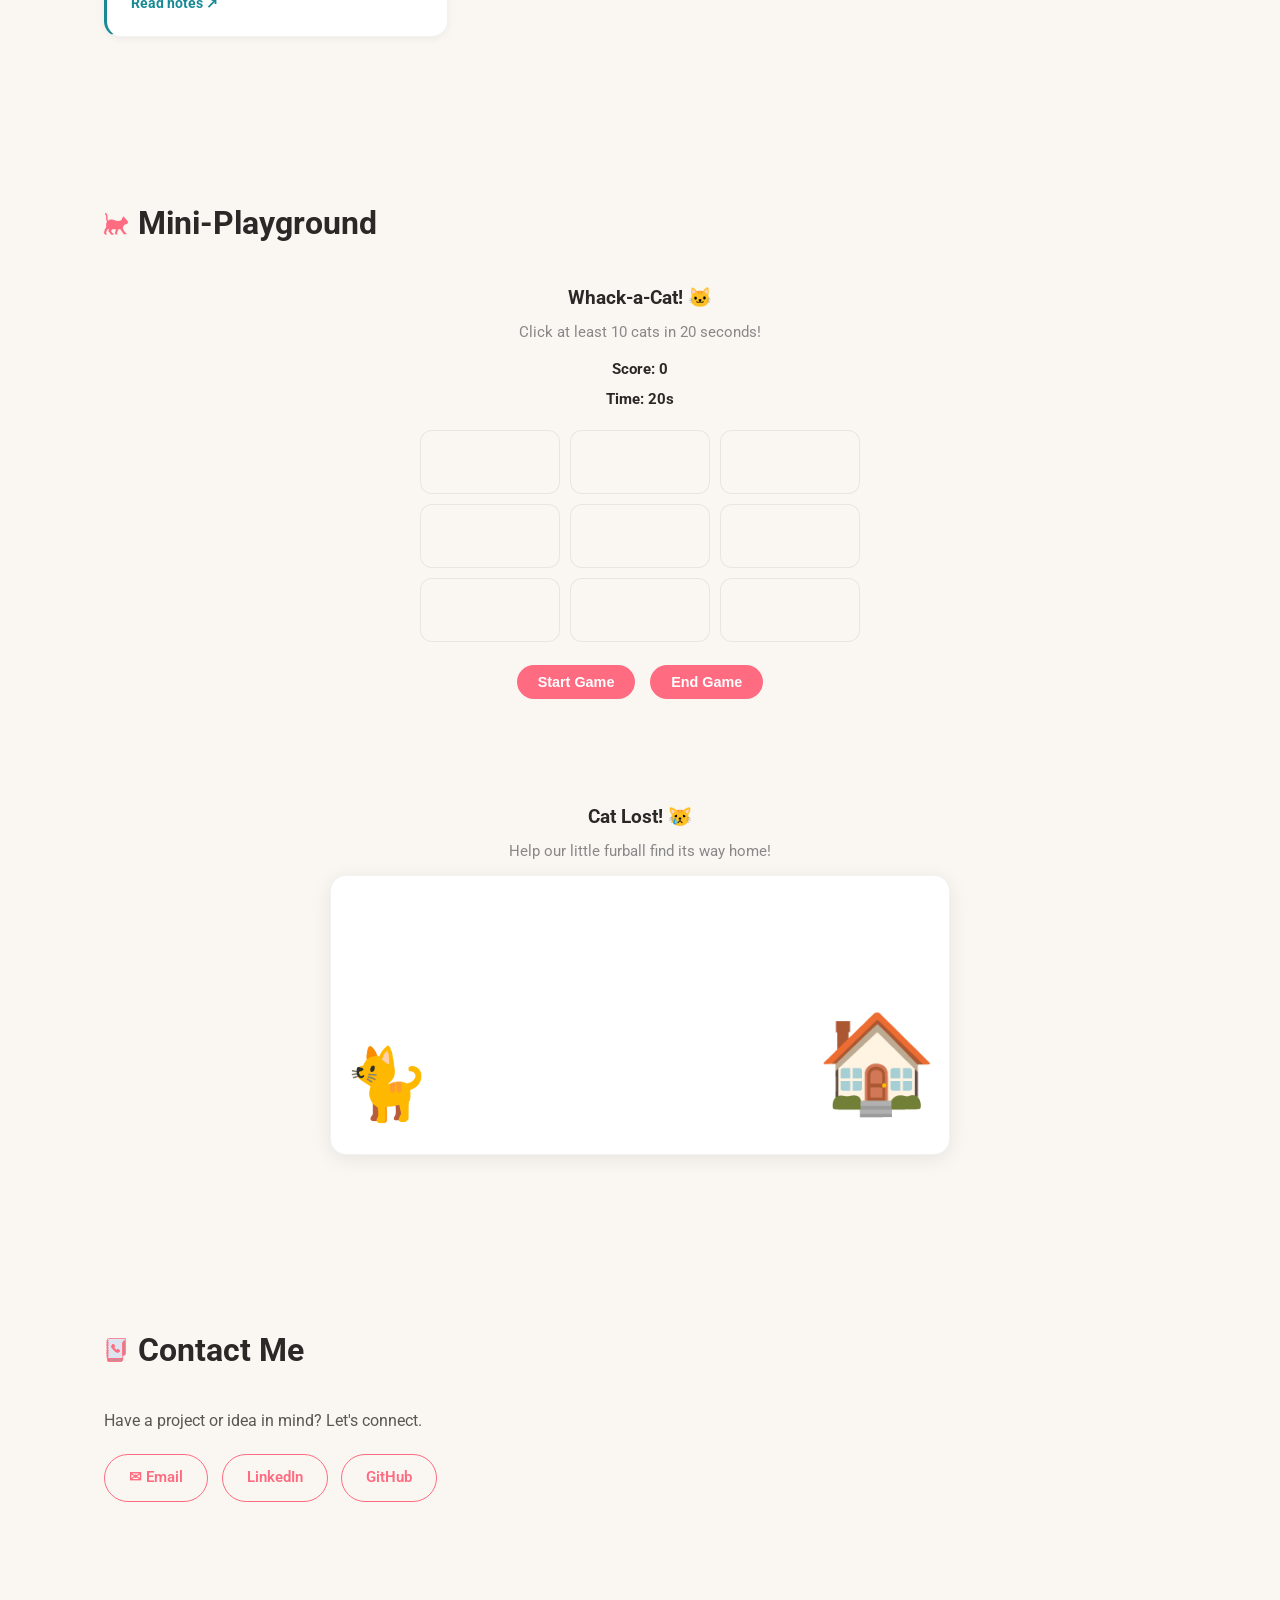
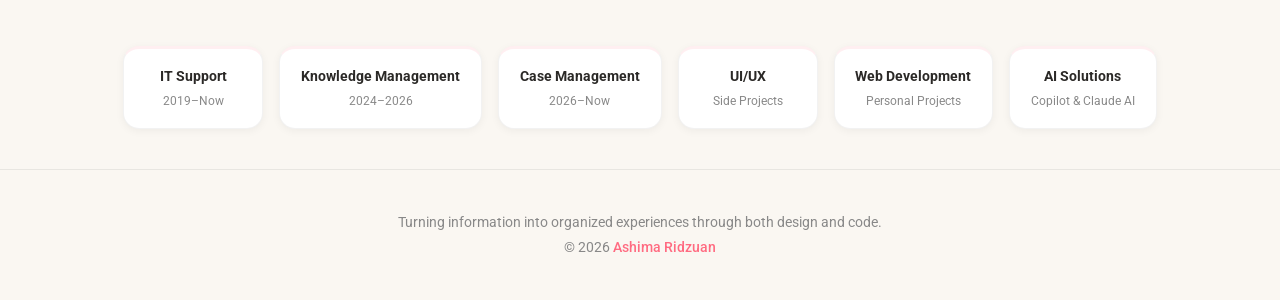
==== commit 64e8652a: "Add files via upload" ====
--- a/index.html
+++ b/index.html
@@ -102,42 +102,37 @@
     <img src="./src/assets/icons/Base/Pink_icon_aboutMe.svg" alt="" width="24" height="24">
     About Me
   </h2>
-  <p>My journey started in IT Support and Knowledge Management, where I learned that good technology is not only about making systems work, but also about helping people find answers and solutions quickly and easily. Today, I bring that experience into front-end development, UX/UI design, and AI agent development — and I do it in both <strong>English and Japanese</strong> 🇯🇵. My goal is to create responsive interfaces that are clear, accessible, reliable, friendly, minimal, and playful. <img src="./src/assets/meta/favicon_tab_clover.svg" alt="" width="15" class="inline-icon"></p>
+  <p>My journey started in IT Support and Knowledge Management, where I learned that good technology is not only about making systems work, but also about helping people find answers and solutions quickly and easily. Today, I bring that experience into front-end development, UX/UI design, and AI agent development. My goal is to create responsive interfaces that are clear, accessible, reliable, friendly, minimal, and playful. <img src="./src/assets/meta/favicon_tab_clover.svg" alt="" width="15" class="inline-icon"></p>
 
   <div class="about-timeline">
     <div class="about-timeline__item">
       <div class="about-timeline__year">2021</div>
       <div class="about-timeline__content">
         <strong>IT Solution Consultant</strong>
-        <p>Resolved technical issues, supported users, and learned how enterprise IT operations work.</p>
       </div>
     </div>
     <div class="about-timeline__item">
       <div class="about-timeline__year">2023</div>
       <div class="about-timeline__content">
         <strong>Infra Tech Support</strong>
-        <p>Supporting enterprise operations, process governance, and service management initiatives.</p>
       </div>
     </div>
     <div class="about-timeline__item">
       <div class="about-timeline__year">2024</div>
       <div class="about-timeline__content">
         <strong>Knowledge Management</strong>
-        <p>Managed knowledge articles, improved information accessibility, and supported process documentation.</p>
       </div>
     </div>
     <div class="about-timeline__item">
       <div class="about-timeline__year">2026</div>
       <div class="about-timeline__content">
         <strong>Case Management</strong>
-        <p>Worked on service delivery, customer support workflows, and operational process improvement.</p>
       </div>
     </div>
     <div class="about-timeline__item about-timeline__item--current">
       <div class="about-timeline__year">Now</div>
       <div class="about-timeline__content">
         <strong>ServiceNow Developer <span class="about-timeline__badge">Learning & Building</span></strong>
-        <p>Developing ServiceNow skills through personal projects, automation workflows, and CSA preparation.</p>
       </div>
     </div>
   </div>
@@ -289,7 +284,6 @@
     <a href="mailto:shimain_ridzuan@yahoo.com">✉ Email</a>
     <a href="https://www.linkedin.com/in/ashima-ridzuan" target="_blank" rel="noopener noreferrer">LinkedIn</a>
     <a href="https://github.com/ashimaridzuan" target="_blank" rel="noopener noreferrer">GitHub</a>
-    <a href="#" target="_blank" rel="noopener noreferrer">View Resume</a>
   </div>
 </section>
 
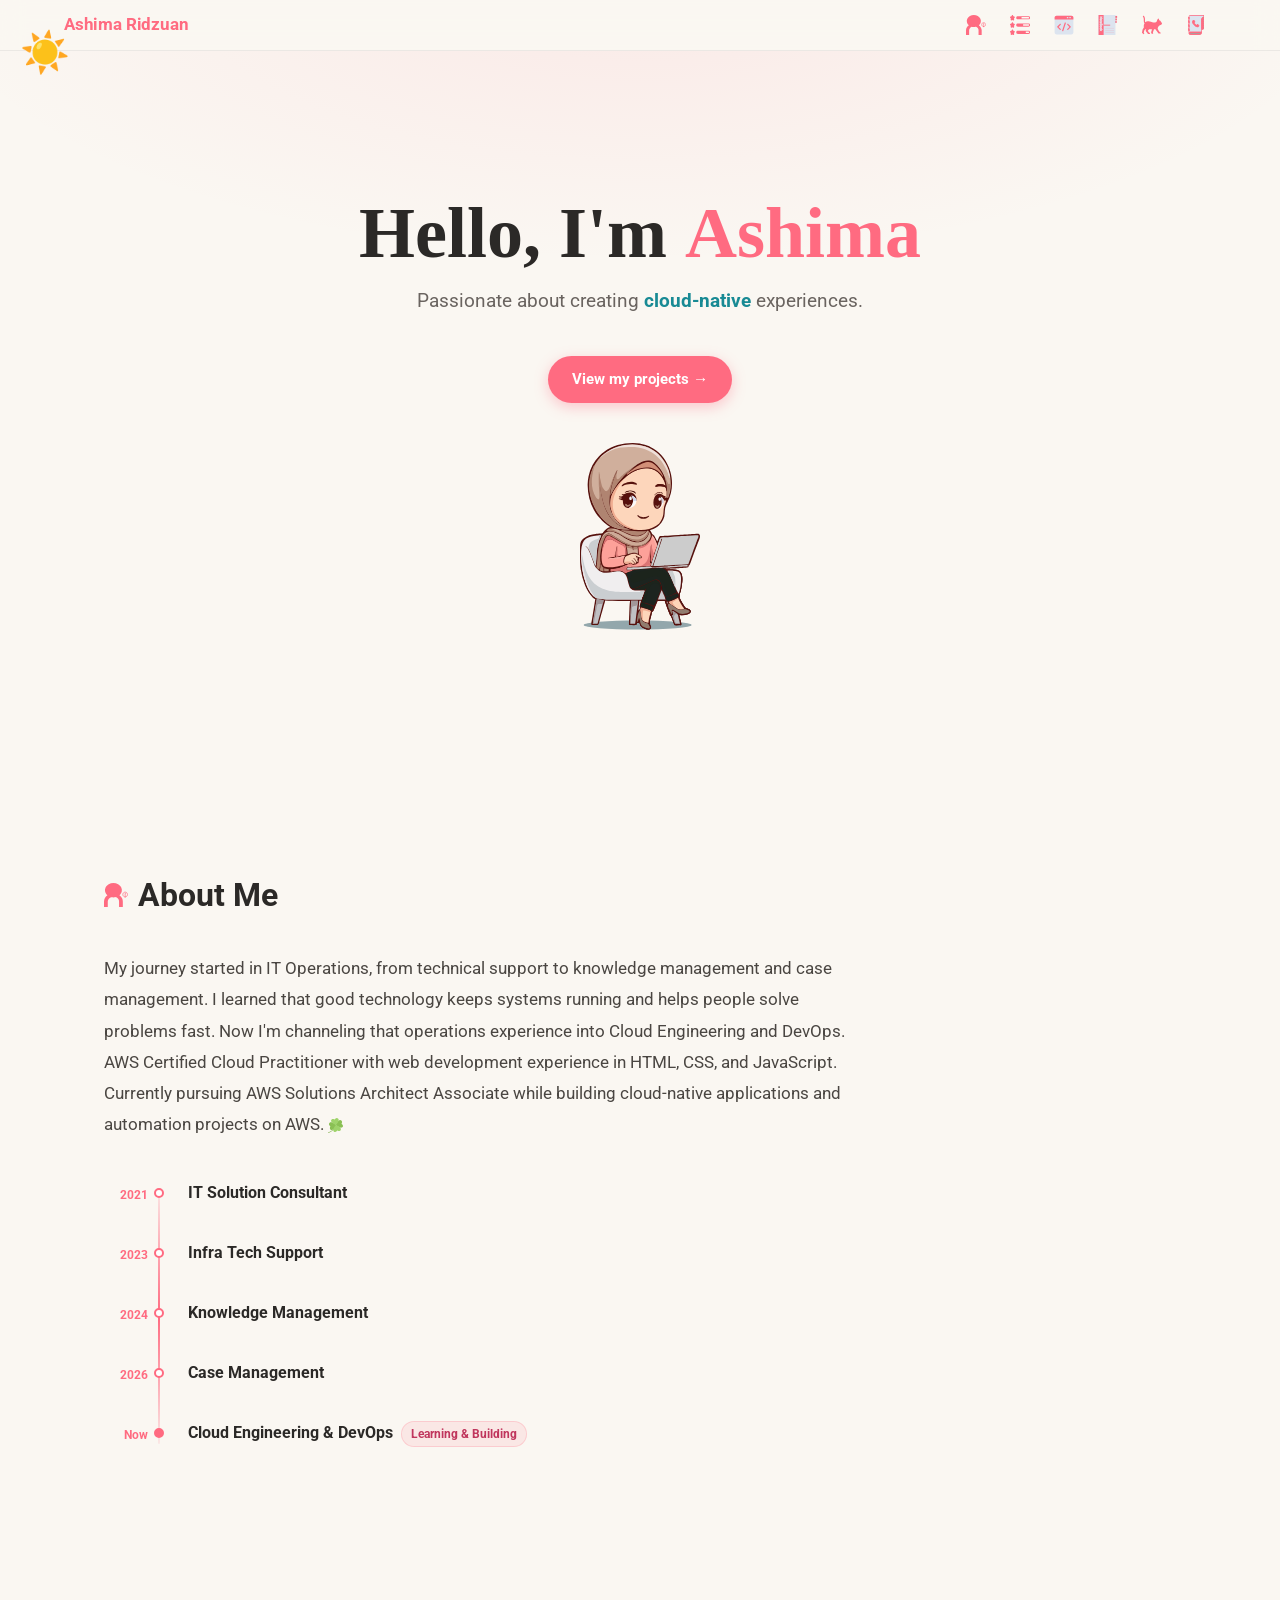
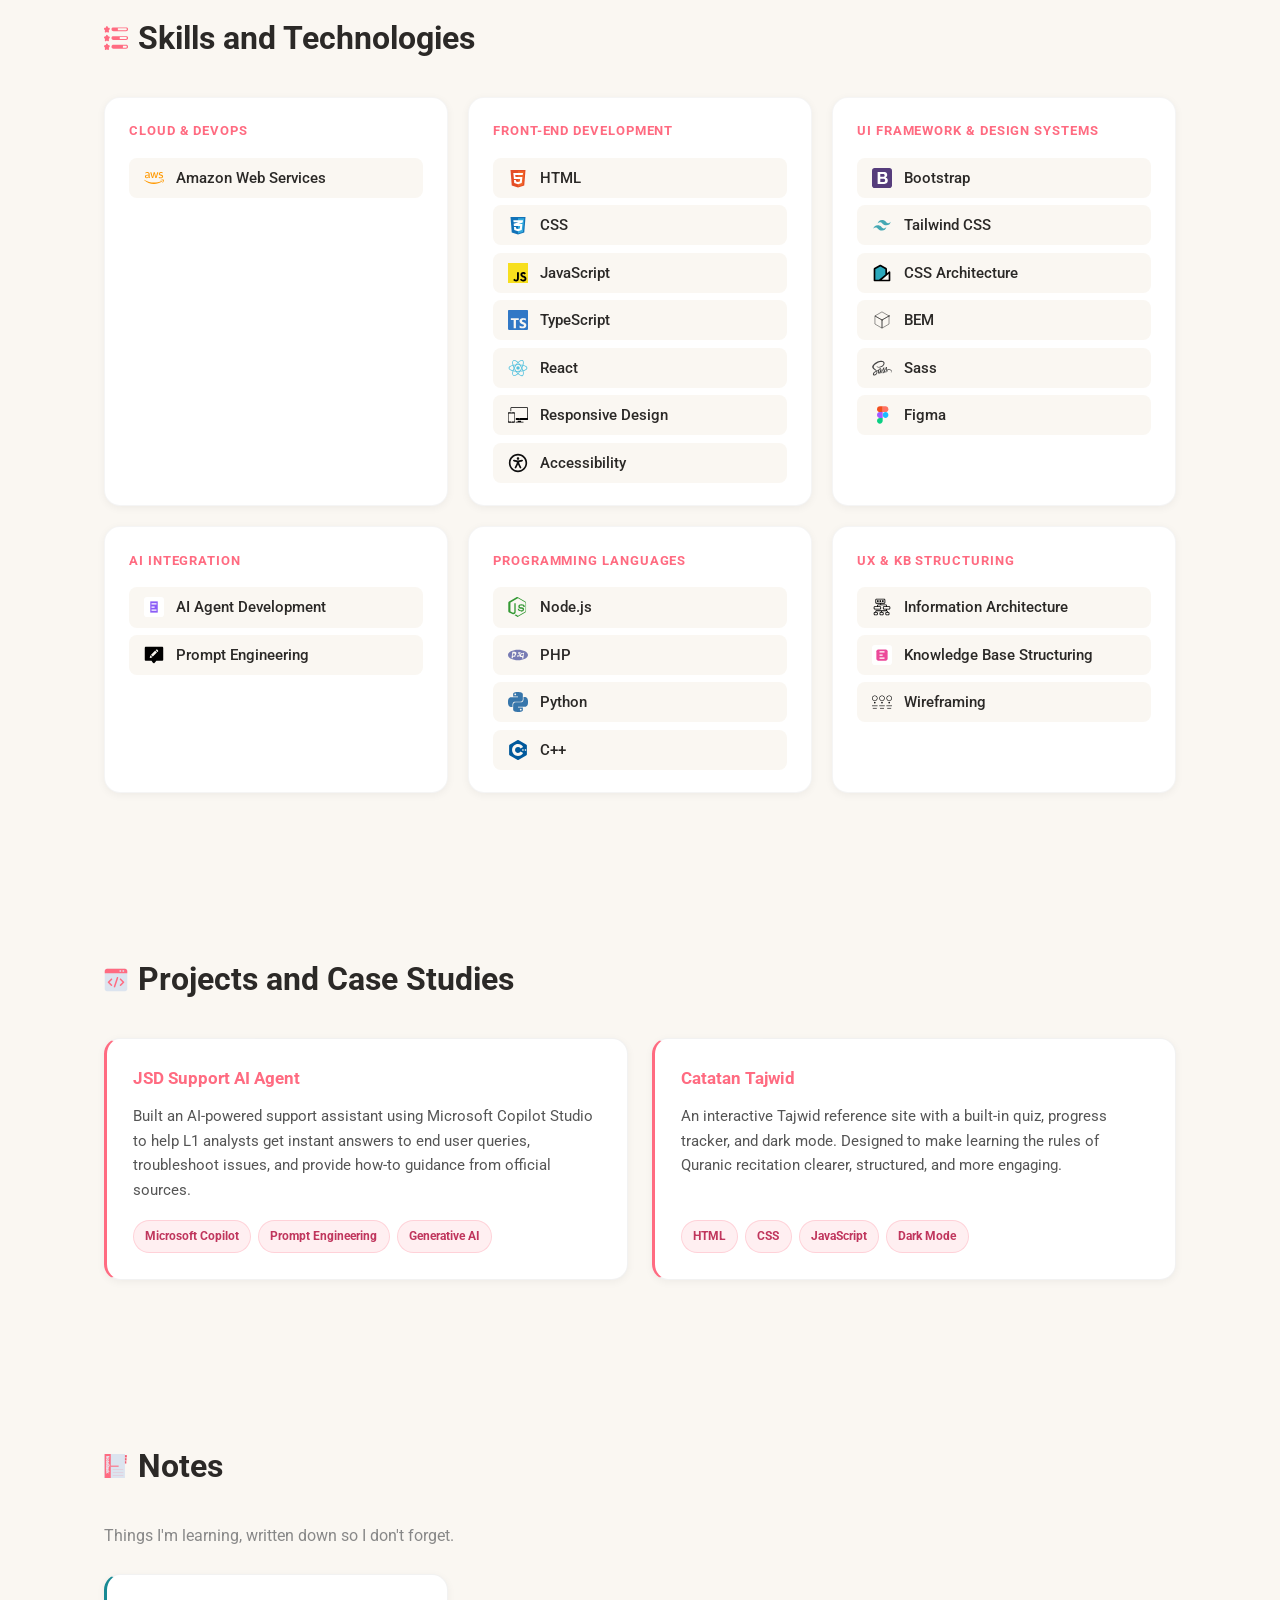
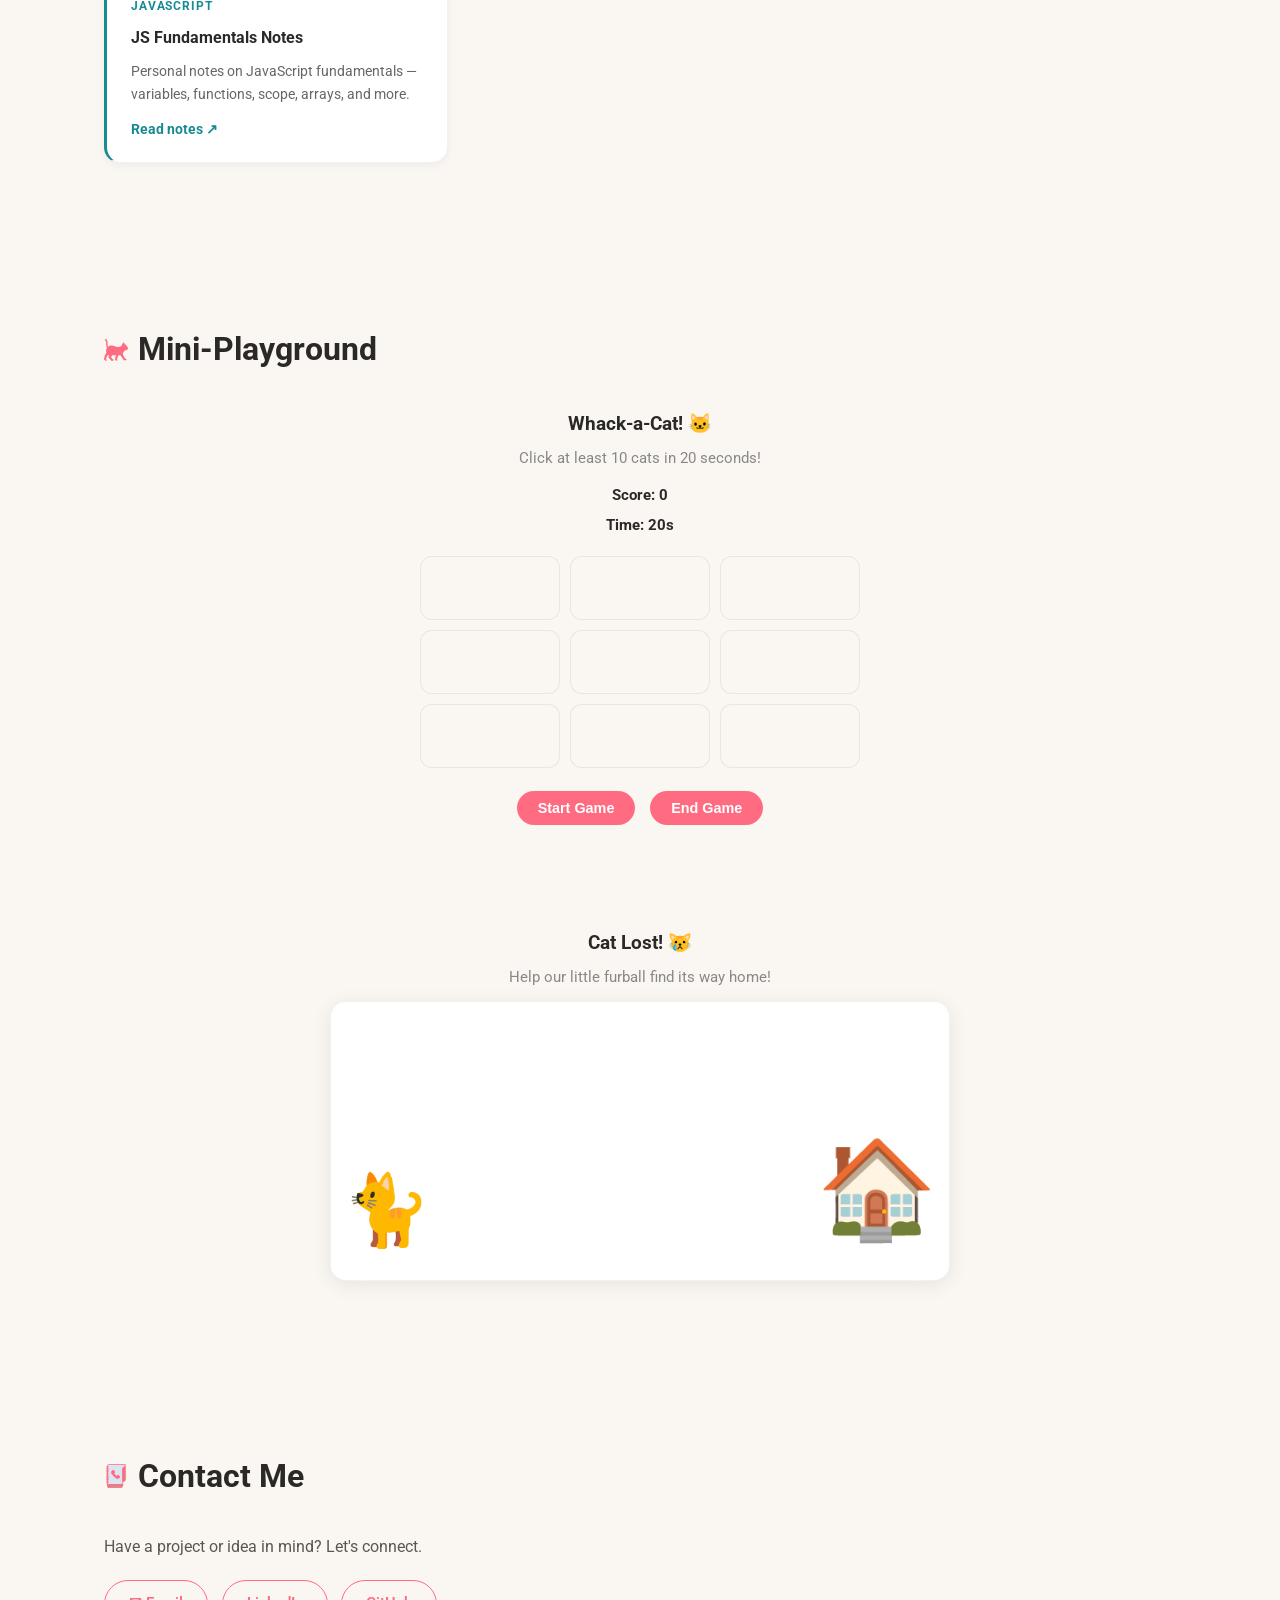
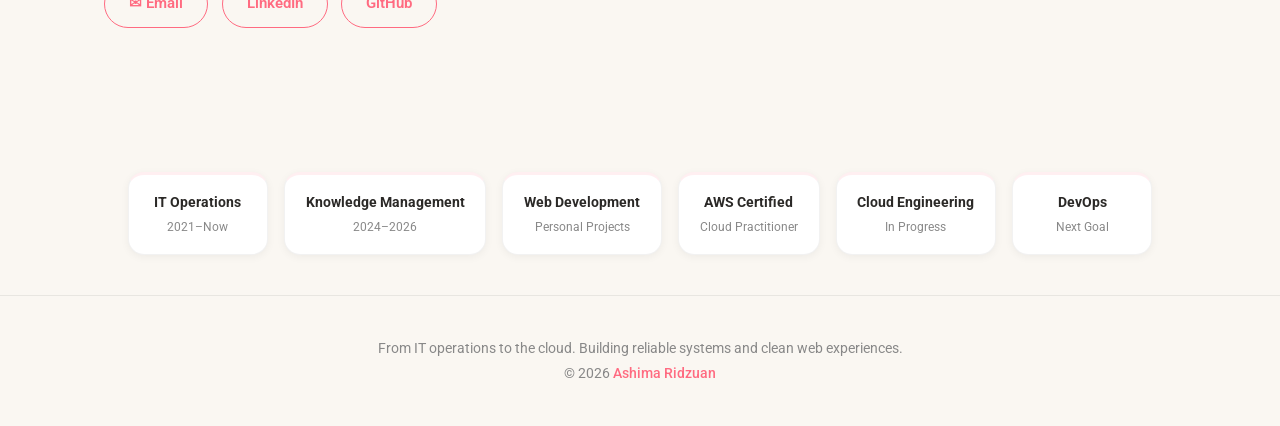
==== commit 0c8412a5: "Add files via upload" ====
--- a/index.html
+++ b/index.html
@@ -4,18 +4,18 @@
 <meta charset="UTF-8">
 <meta name="google-site-verification" content="95PTpnsGTVh3wC7aJR4b4453OIDSJb0Elz6aOqmv4CI" />
 <meta name="viewport" content="width=device-width, initial-scale=1.0">
-<title>Ashima Ridzuan | Front-End Developer & Japanese Speaker</title>
-<meta name="description" content="Portfolio of Ashima Ridzuan, an aspiring Front-End Developer (Japanese Speaker) with experience in IT operations, technical support, and knowledge management. Explore web development projects, technical skills, and professional growth.">
+<title>Ashima Ridzuan</title>
+<meta name="description" content="Portfolio of Ashima Ridzuan, an IT Operations Analyst transitioning into Cloud Engineering and DevOps. AWS Cloud Practitioner certified, with web development skills in HTML, CSS, JavaScript, and React.">
 
 <!-- Open Graph / Social Sharing -->
 <meta property="og:type" content="website">
 <meta property="og:url" content="https://ashimaridzuan.github.io/">
-<meta property="og:title" content="Ashima Ridzuan | Front-End Developer & Japanese Speaker">
-<meta property="og:description" content="Aspiring front-end developer (Japanese Speaker) with experience in IT operations/technical support, and knowledge management. Building modern, accessible, and user-friendly web experiences.">
+<meta property="og:title" content="Ashima Ridzuan | IT Operations Analyst → Cloud Engineer & Web Developer">
+<meta property="og:description" content="IT Operations Analyst transitioning into Cloud Engineering and DevOps. AWS Cloud Practitioner certified. Building scalable web apps and cloud-based solutions.">
 <meta property="og:image" content="./src/assets/images/AshimaRidzuan_avatar.svg">
 <meta name="twitter:card" content="summary">
 <meta name="author" content="Ashima Ridzuan">
-<meta name="keywords" content="Ashima Ridzuan, Front-End Developer, Web Developer, JavaScript, React, HTML, CSS, Portfolio, AI Agent Developer, Japanese Speaker, Malaysia">
+<meta name="keywords" content="Ashima Ridzuan, IT Operations Analyst, Cloud Engineer, DevOps Engineer, Web Developer, AWS, Cloud Practitioner, Solutions Architect, JavaScript, HTML, CSS, React, Malaysia">
 <link rel="canonical" href="https://ashimaridzuan.github.io/">
 
 <!-- Structured Data: Person -->
@@ -29,9 +29,9 @@
     "https://github.com/ashimaridzuan",
     "https://www.linkedin.com/in/ashima-ridzuan"
   ],
-  "jobTitle": "Aspiring Front-End Developer",
-  "description": "Aspiring front-end developer (Japanese Speaker) with experience in IT operations, technical support, and knowledge management. Building modern, accessible, and user-friendly web experiences.",
-  "knowsAbout": ["Front-End Development", "JavaScript", "HTML", "CSS", "React", "UI Design", "AI Agent Development", "Prompt Engineering", "Knowledge Management", "Technical Support"]
+  "jobTitle": "IT Operations Analyst | Aspiring Cloud Engineer & DevOps",
+  "description": "IT Operations Analyst transitioning into Cloud Engineering and DevOps, with web development skills. AWS Cloud Practitioner certified and preparing for AWS Solutions Architect Associate.",
+  "knowsAbout": ["Cloud Computing", "AWS", "DevOps", "IT Operations", "Infrastructure", "HTML", "CSS", "JavaScript", "React", "Front-End Development", "AI Agent Development", "Knowledge Management", "Technical Support"]
 }
 </script>
 
@@ -102,7 +102,7 @@
     <img src="./src/assets/icons/Base/Pink_icon_aboutMe.svg" alt="" width="24" height="24">
     About Me
   </h2>
-  <p>My journey started in IT Support and Knowledge Management, where I learned that good technology is not only about making systems work, but also about helping people find answers and solutions quickly and easily. Today, I bring that experience into front-end development, UX/UI design, and AI agent development. My goal is to create responsive interfaces that are clear, accessible, reliable, friendly, minimal, and playful. <img src="./src/assets/meta/favicon_tab_clover.svg" alt="" width="15" class="inline-icon"></p>
+  <p>My journey started in IT Operations, from technical support to knowledge management and case management. I learned that good technology keeps systems running and helps people solve problems fast. Now I'm channeling that operations experience into Cloud Engineering and DevOps. AWS Certified Cloud Practitioner with web development experience in HTML, CSS, and JavaScript. Currently pursuing AWS Solutions Architect Associate while building cloud-native applications and automation projects on AWS. <img src="./src/assets/meta/favicon_tab_clover.svg" alt="" width="15" class="inline-icon"></p>
 
   <div class="about-timeline">
     <div class="about-timeline__item">
@@ -132,7 +132,7 @@
     <div class="about-timeline__item about-timeline__item--current">
       <div class="about-timeline__year">Now</div>
       <div class="about-timeline__content">
-        <strong>ServiceNow Developer <span class="about-timeline__badge">Learning & Building</span></strong>
+        <strong>Cloud Engineering & DevOps <span class="about-timeline__badge">Learning & Building</span></strong>
       </div>
     </div>
   </div>
@@ -144,12 +144,20 @@
     Skills and Technologies
   </h2>
   <div class="skills">
+    <div class="skill">
+      <h4>Cloud & DevOps</h4>
+      <div class="skill-list">
+        <div class="skill-item"><span class="skill-icon" aria-hidden="true"><img src="./src/assets/icons/Skills/aws.svg" alt="" width="20" height="20"></span><span>Amazon Web Services</span></div>
+      </div>
+    </div>
+
     <div class="skill">
       <h4>Front-End Development</h4>
       <div class="skill-list">
         <div class="skill-item"><span class="skill-icon" aria-hidden="true"><img src="./src/assets/icons/Skills/html.svg" alt="" width="20" height="20"></span><span>HTML</span></div>
         <div class="skill-item"><span class="skill-icon" aria-hidden="true"><img src="./src/assets/icons/Skills/css.svg" alt="" width="20" height="20"></span><span>CSS</span></div>
         <div class="skill-item"><span class="skill-icon" aria-hidden="true"><img src="./src/assets/icons/Skills/javascript.svg" alt="" width="20" height="20"></span><span>JavaScript</span></div>
+        <div class="skill-item"><span class="skill-icon" aria-hidden="true"><img src="./src/assets/icons/Skills/typescript.svg" alt="" width="20" height="20"></span><span>TypeScript</span></div>
         <div class="skill-item"><span class="skill-icon" aria-hidden="true"><img src="./src/assets/icons/Skills/react.svg" alt="" width="20" height="20"></span><span>React</span></div>
         <div class="skill-item"><span class="skill-icon" aria-hidden="true"><img src="./src/assets/icons/Skills/responsive-design.svg" alt="" width="20" height="20"></span><span>Responsive Design</span></div>
         <div class="skill-item"><span class="skill-icon" aria-hidden="true"><img src="./src/assets/icons/Skills/accessibility.svg" alt="" width="20" height="20"></span><span>Accessibility</span></div>
@@ -173,6 +181,16 @@
       <div class="skill-list">
         <div class="skill-item"><span class="skill-icon" aria-hidden="true"><img src="./src/assets/icons/Skills/ai.svg" alt="" width="20" height="20"></span><span>AI Agent Development</span></div>
         <div class="skill-item"><span class="skill-icon" aria-hidden="true"><img src="./src/assets/icons/Skills/prompt.svg" alt="" width="20" height="20"></span><span>Prompt Engineering</span></div>
+      </div>
+    </div>
+
+    <div class="skill">
+      <h4>Programming Languages</h4>
+      <div class="skill-list">
+        <div class="skill-item"><span class="skill-icon" aria-hidden="true"><img src="./src/assets/icons/Skills/nodejs.svg" alt="" width="20" height="20"></span><span>Node.js</span></div>
+        <div class="skill-item"><span class="skill-icon" aria-hidden="true"><img src="./src/assets/icons/Skills/php.svg" alt="" width="20" height="20"></span><span>PHP</span></div>
+        <div class="skill-item"><span class="skill-icon" aria-hidden="true"><img src="./src/assets/icons/Skills/python.svg" alt="" width="20" height="20"></span><span>Python</span></div>
+        <div class="skill-item"><span class="skill-icon" aria-hidden="true"><img src="./src/assets/icons/Skills/cplusplus.svg" alt="" width="20" height="20"></span><span>C++</span></div>
       </div>
     </div>
 
@@ -289,33 +307,33 @@
 
 <div class="footer-timeline">
   <div class="timeline-step">
-    <strong>IT Support</strong>
-    <small>2019–Now</small>
+    <strong>IT Operations</strong>
+    <small>2021–Now</small>
   </div>
   <div class="timeline-step">
     <strong>Knowledge Management</strong>
     <small>2024–2026</small>
   </div>
   <div class="timeline-step">
-    <strong>Case Management</strong>
-    <small>2026–Now</small>
-  </div>
-  <div class="timeline-step">
-    <strong>UI/UX</strong>
-    <small>Side Projects</small>
-  </div>
-  <div class="timeline-step">
     <strong>Web Development</strong>
     <small>Personal Projects</small>
   </div>
   <div class="timeline-step">
-    <strong>AI Solutions</strong>
-    <small>Copilot & Claude AI</small>
+    <strong>AWS Certified</strong>
+    <small>Cloud Practitioner</small>
+  </div>
+  <div class="timeline-step">
+    <strong>Cloud Engineering</strong>
+    <small>In Progress</small>
+  </div>
+  <div class="timeline-step">
+    <strong>DevOps</strong>
+    <small>Next Goal</small>
   </div>
 </div>
 
 <footer>
-  <p>Turning information into organized experiences through both design and code.</p>
+  <p>From IT operations to the cloud. Building reliable systems and clean web experiences.</p>
   <p>© 2026 <a href="https://www.linkedin.com/in/ashima-ridzuan" target="_blank" rel="noopener noreferrer">Ashima Ridzuan</a></p>
 </footer>
 
--- a/src/styles/main.css
+++ b/src/styles/main.css
@@ -360,6 +360,23 @@
   color: var(--color-muted);
   line-height: 1.6;
   max-width: 480px;
+}
+
+.about-timeline__list {
+  margin-top: 0.4rem;
+  padding-left: 1.1rem;
+  font-size: 0.88rem;
+  color: var(--color-muted);
+  line-height: 1.6;
+  max-width: 480px;
+}
+
+.about-timeline__list li {
+  margin-bottom: 0.3rem;
+}
+
+.about-timeline__list li:last-child {
+  margin-bottom: 0;
 }
 
 .about-timeline__badge {
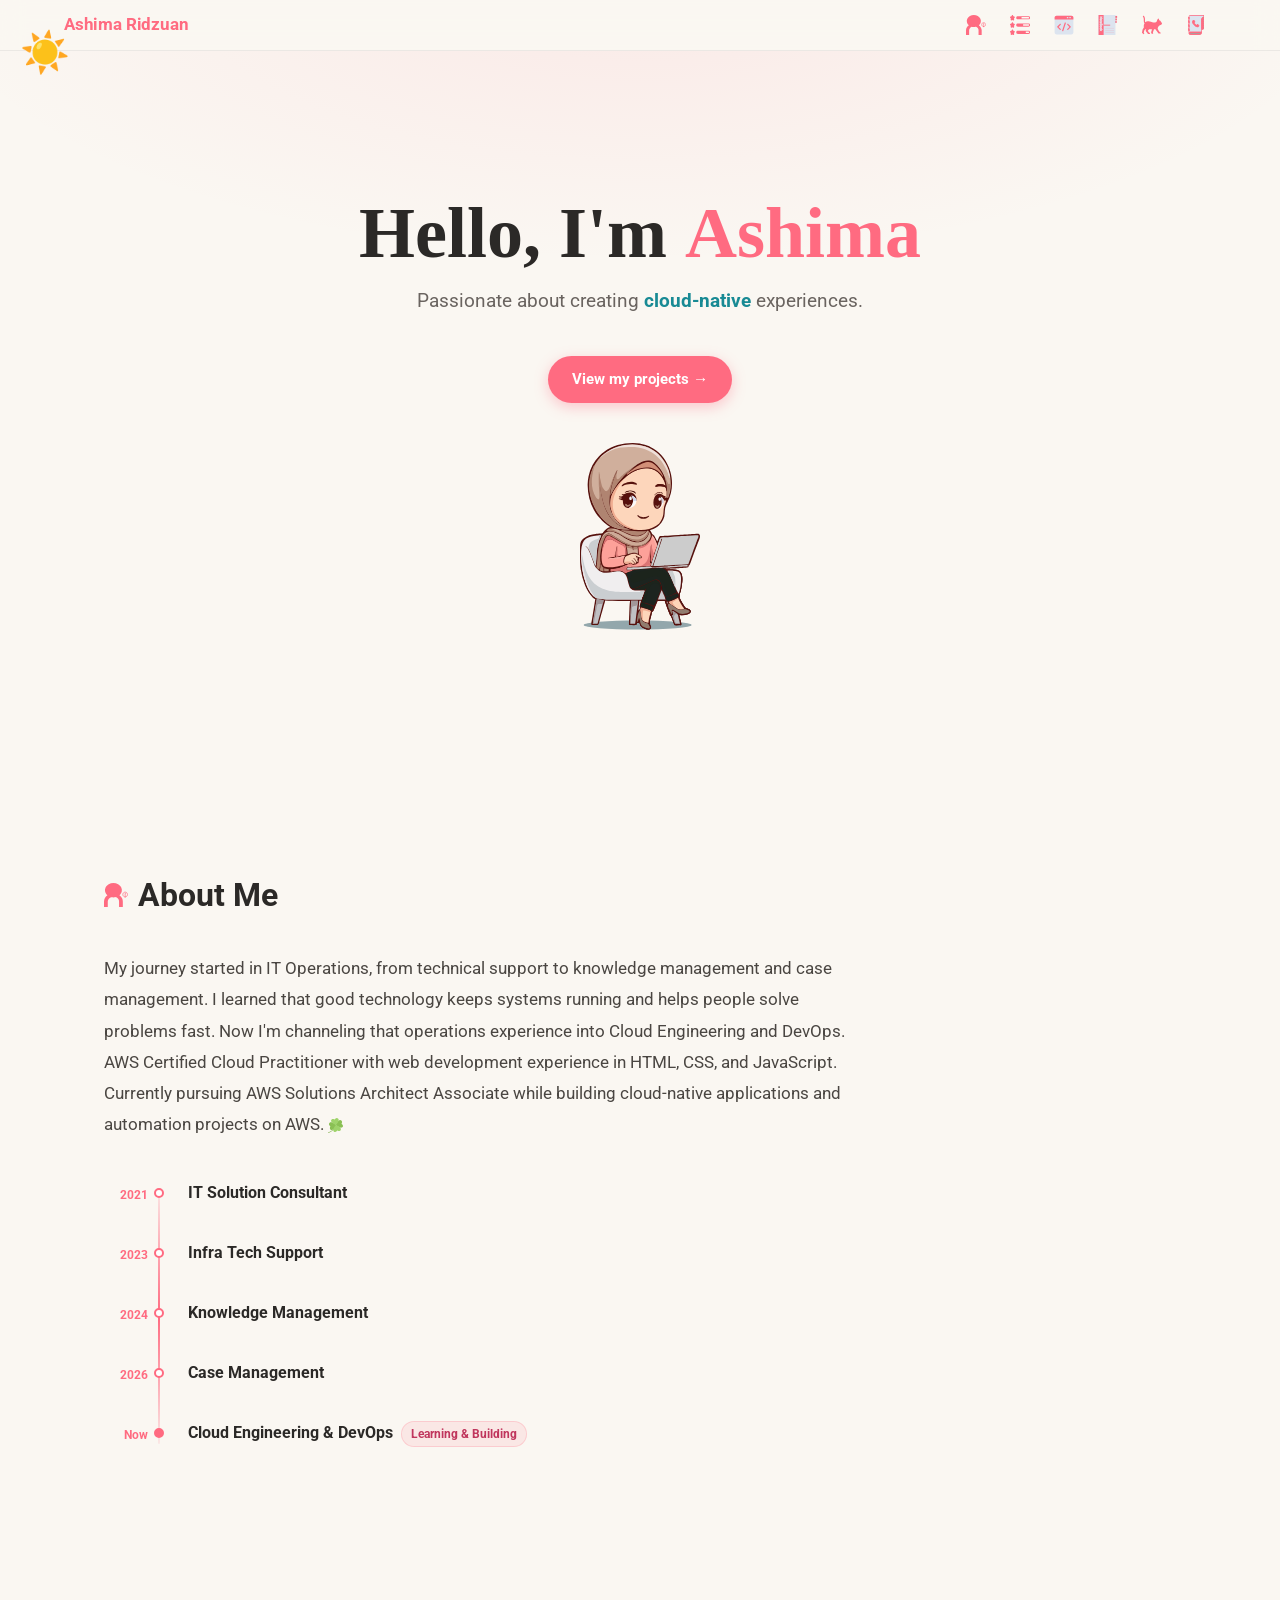
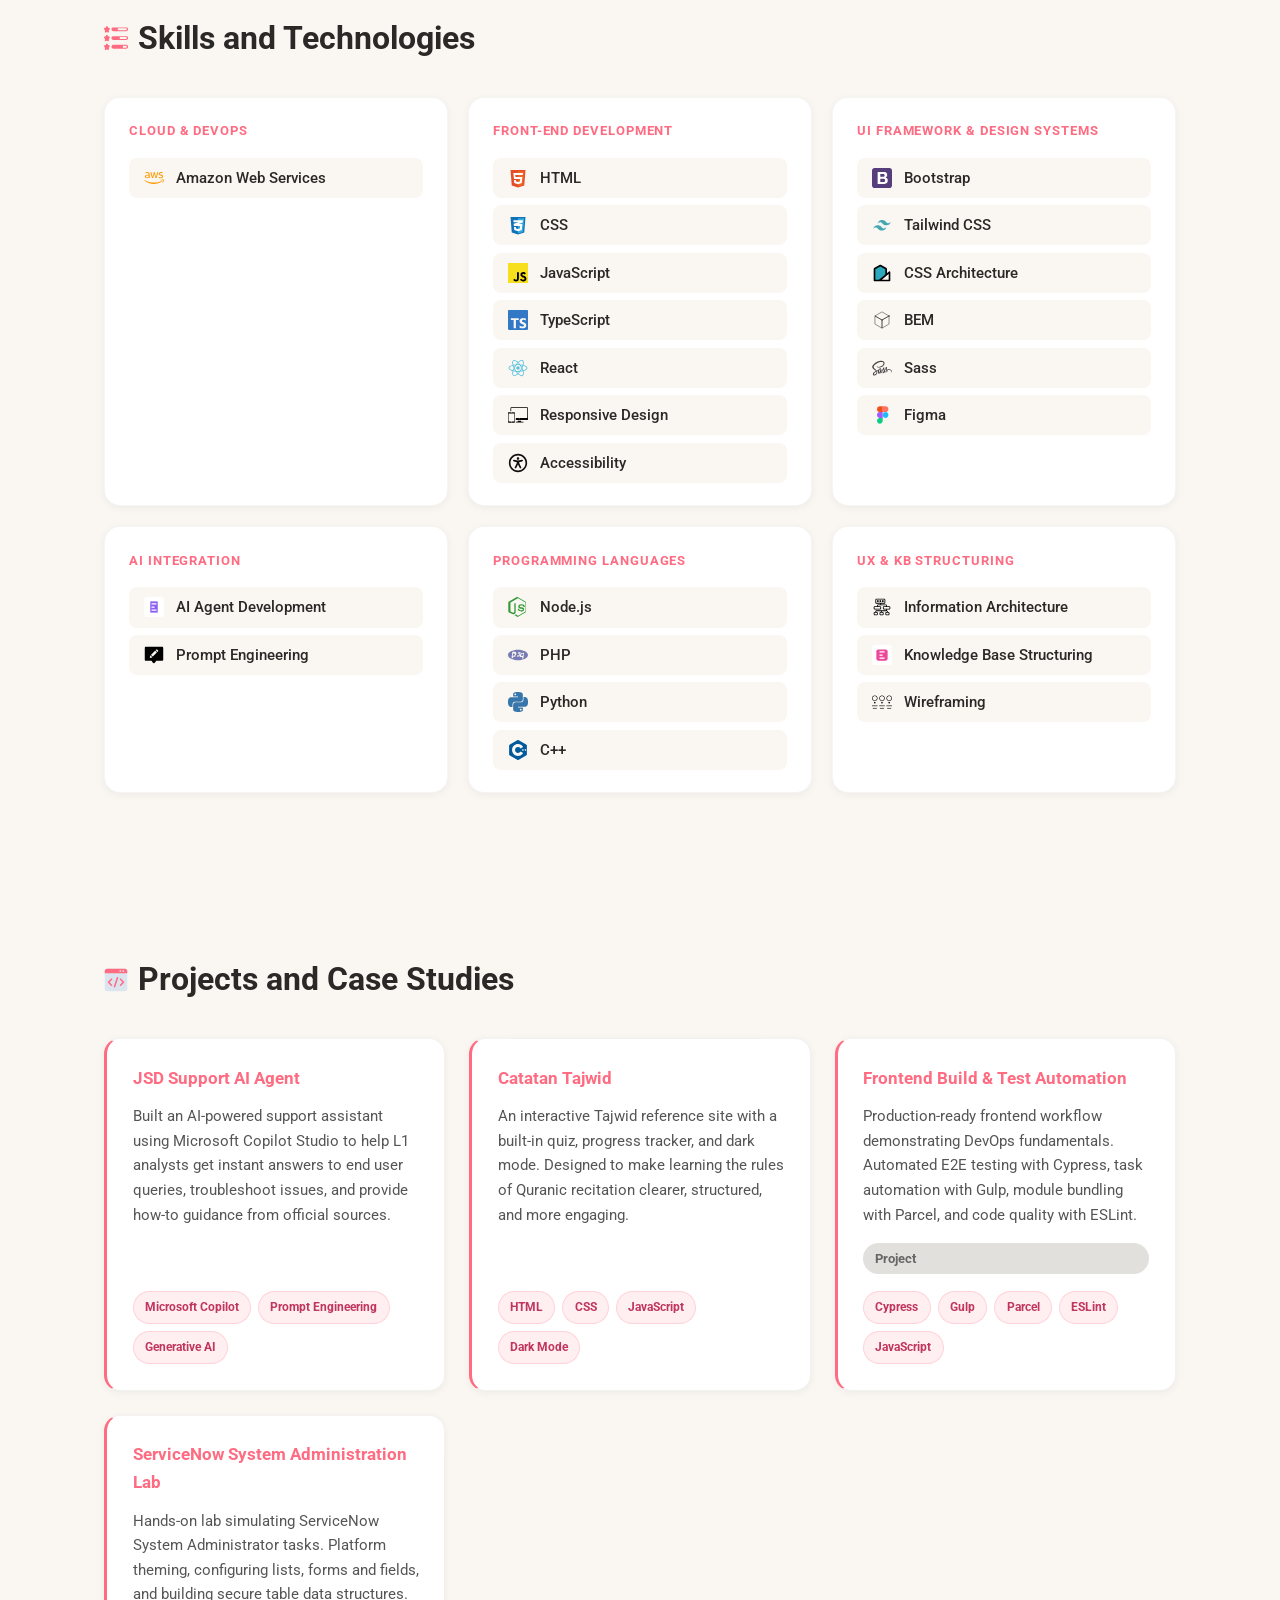
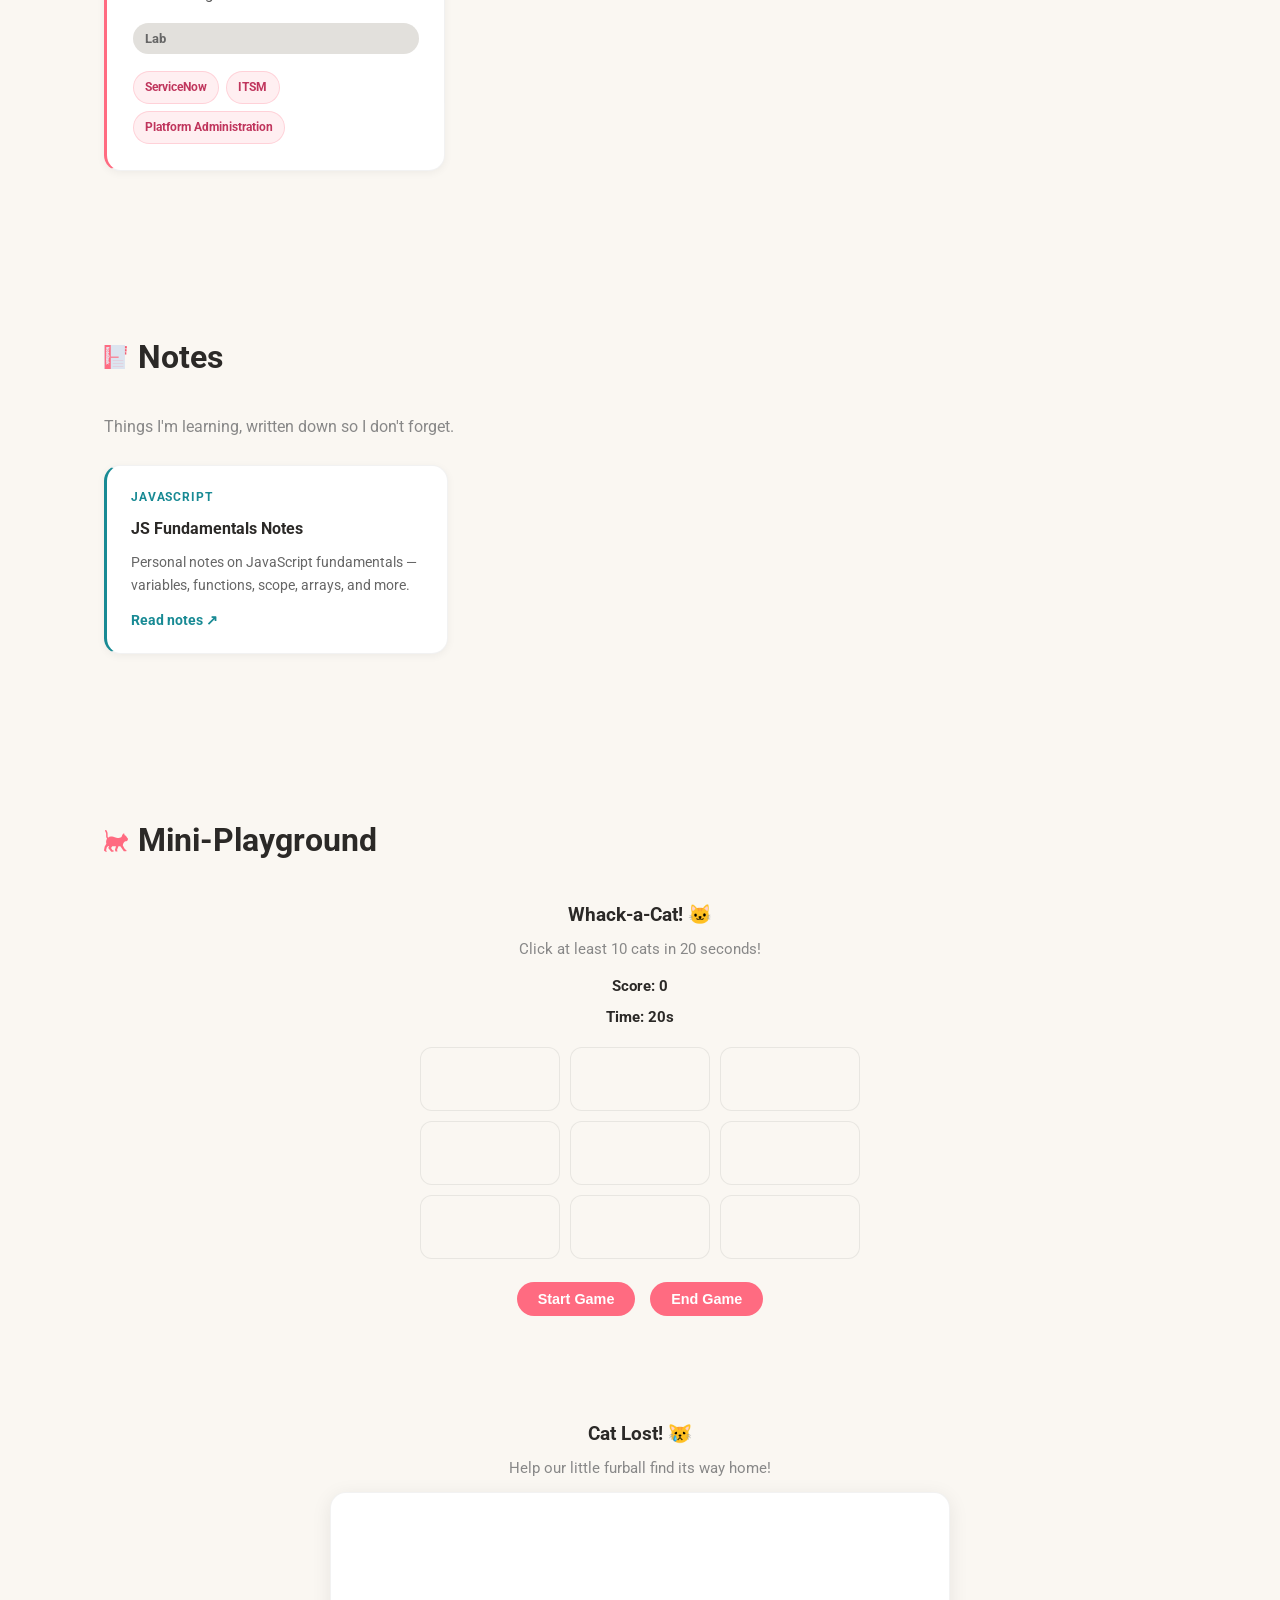
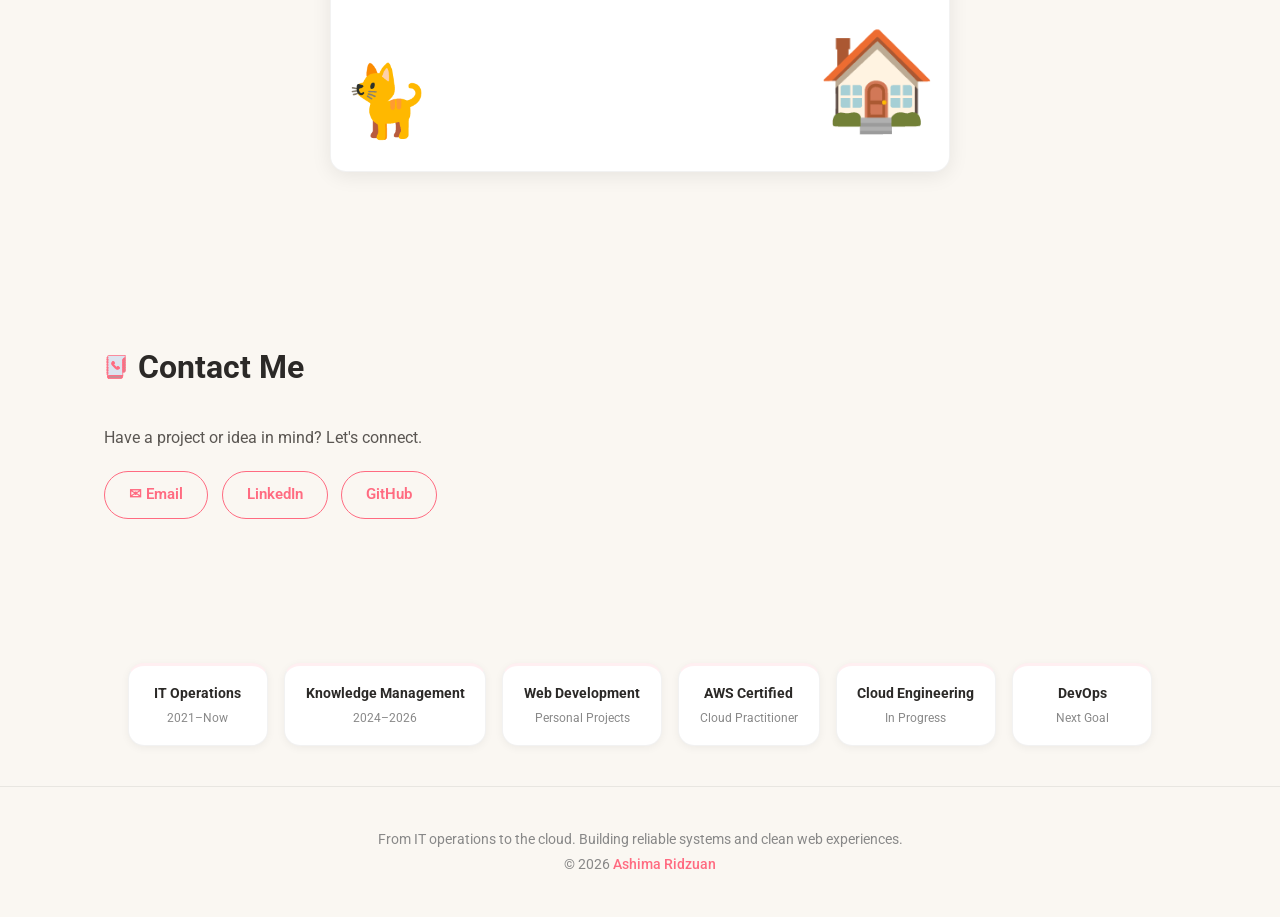
==== commit f5b1423c: "Add files via upload" ====
--- a/index.html
+++ b/index.html
@@ -231,6 +231,30 @@
         <span>Dark Mode</span>
       </div>
     </a>
+
+    <a class="project-card" href="https://github.com/ashimaridzuan/App-for-Production-Testing-Optimization-and-Build-Automation" target="_blank" rel="noopener noreferrer">
+      <h4>Frontend Build & Test Automation</h4>
+      <p>Production-ready frontend workflow demonstrating DevOps fundamentals. Automated E2E testing with Cypress, task automation with Gulp, module bundling with Parcel, and code quality with ESLint.</p>
+      <span class="project-card-status">Project</span>
+      <div class="project-card-skills">
+        <span>Cypress</span>
+        <span>Gulp</span>
+        <span>Parcel</span>
+        <span>ESLint</span>
+        <span>JavaScript</span>
+      </div>
+    </a>
+
+    <a class="project-card" href="https://github.com/ashimaridzuan/servicenow-labs" target="_blank" rel="noopener noreferrer">
+      <h4>ServiceNow System Administration Lab</h4>
+      <p>Hands-on lab simulating ServiceNow System Administrator tasks. Platform theming, configuring lists, forms and fields, and building secure table data structures.</p>
+      <span class="project-card-status">Lab</span>
+      <div class="project-card-skills">
+        <span>ServiceNow</span>
+        <span>ITSM</span>
+        <span>Platform Administration</span>
+      </div>
+    </a>
   </div>
 </section>
 
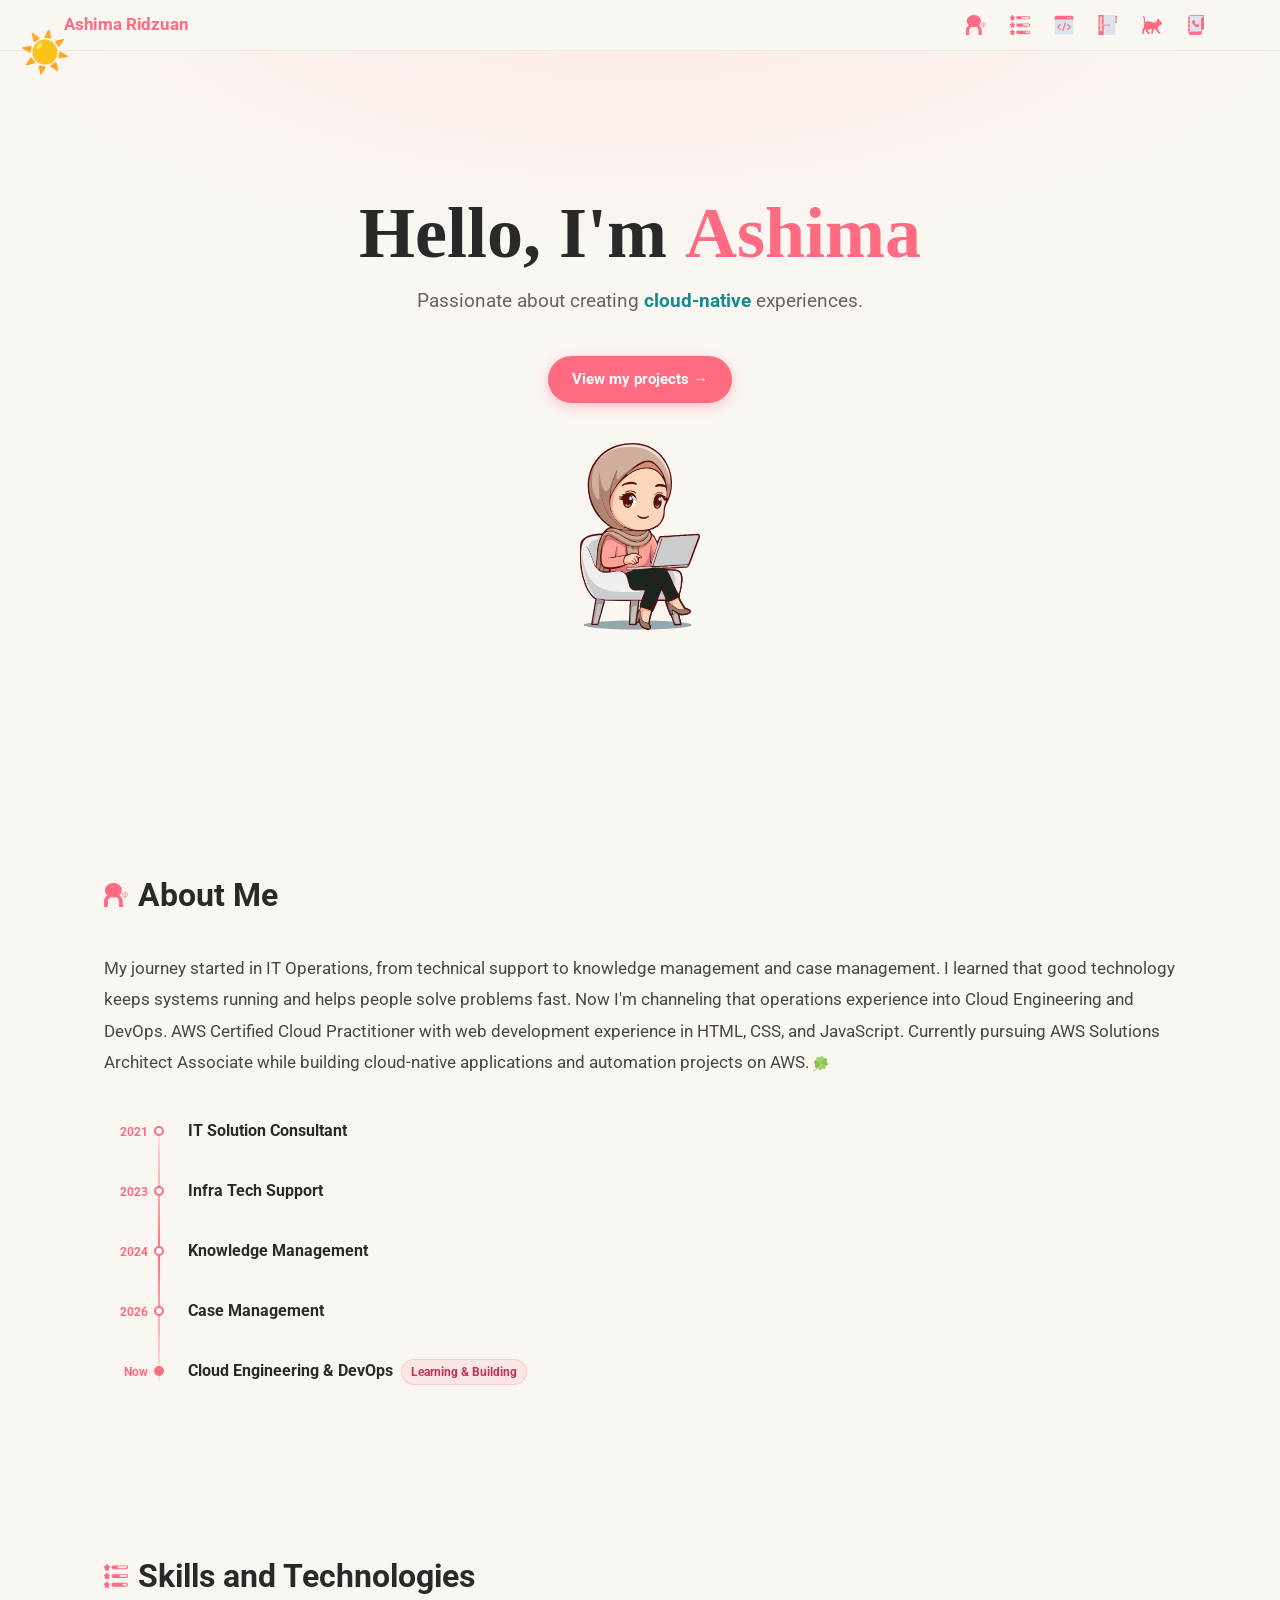
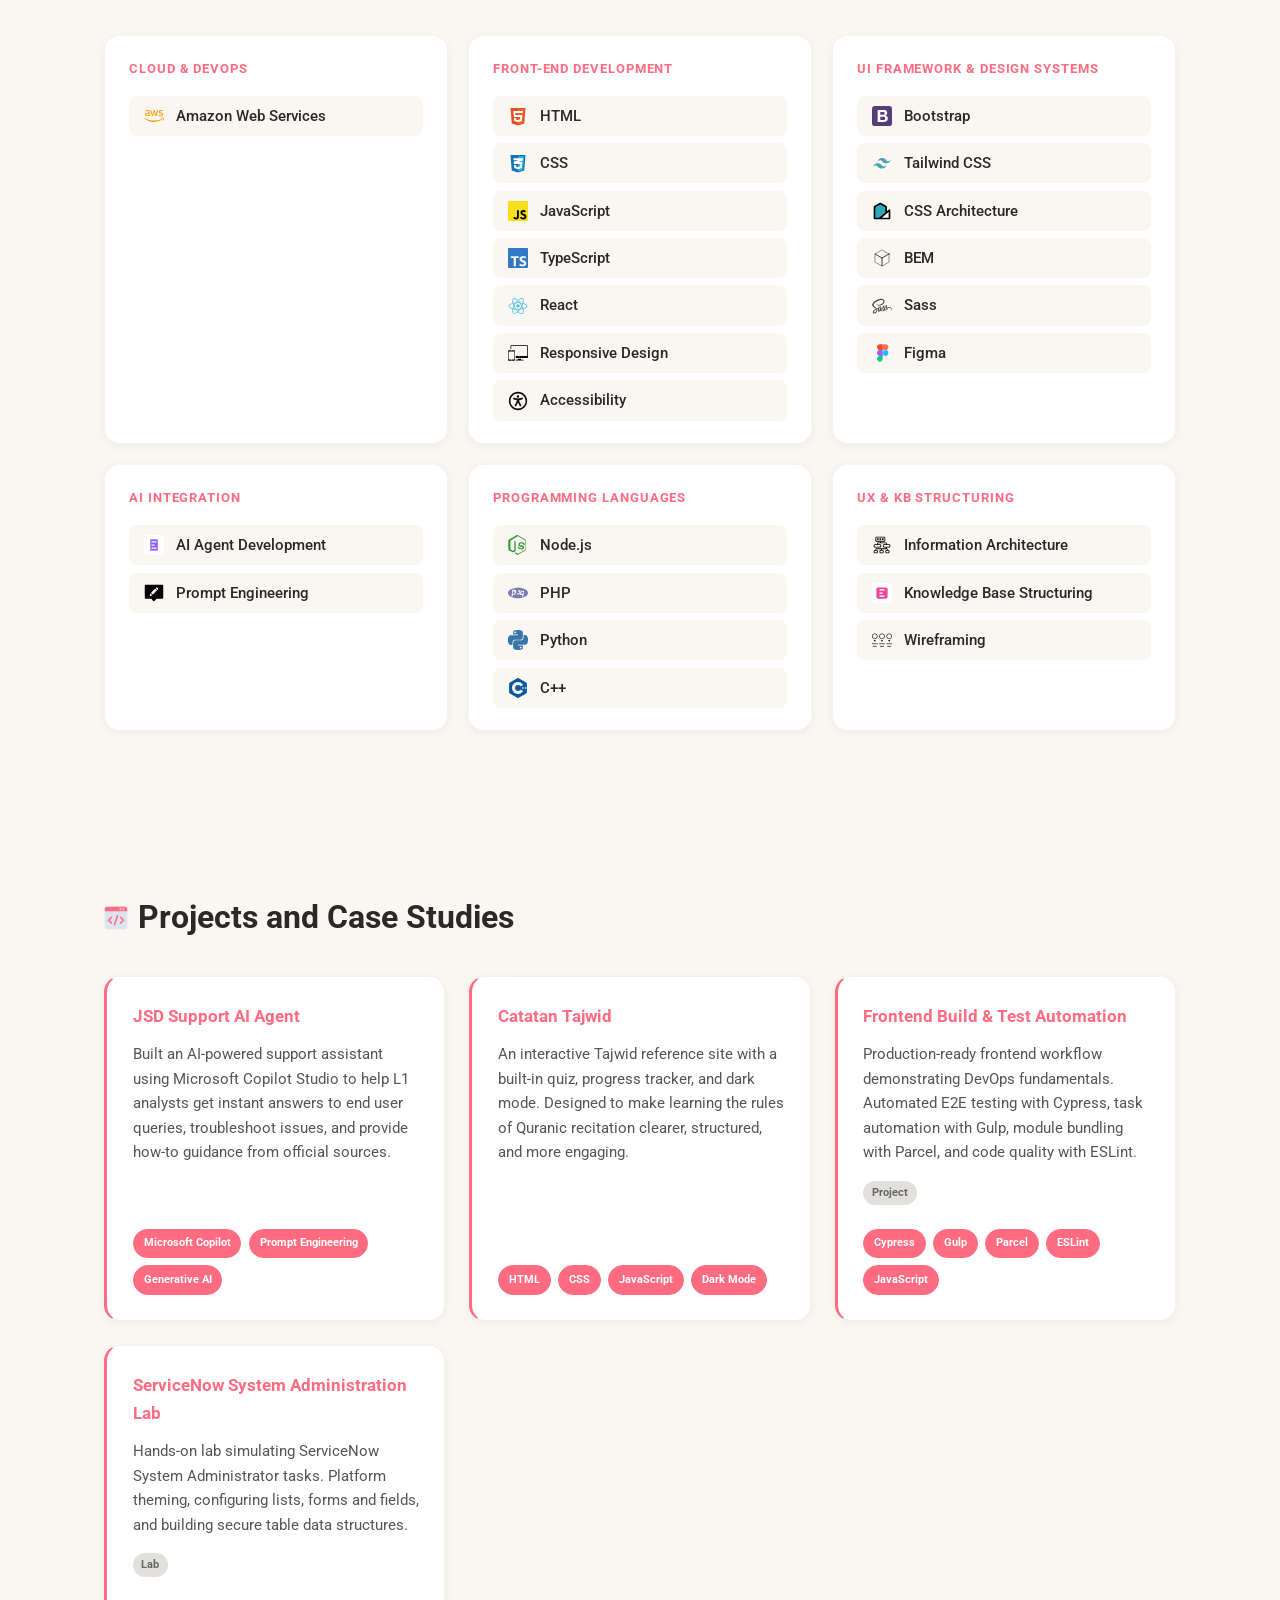
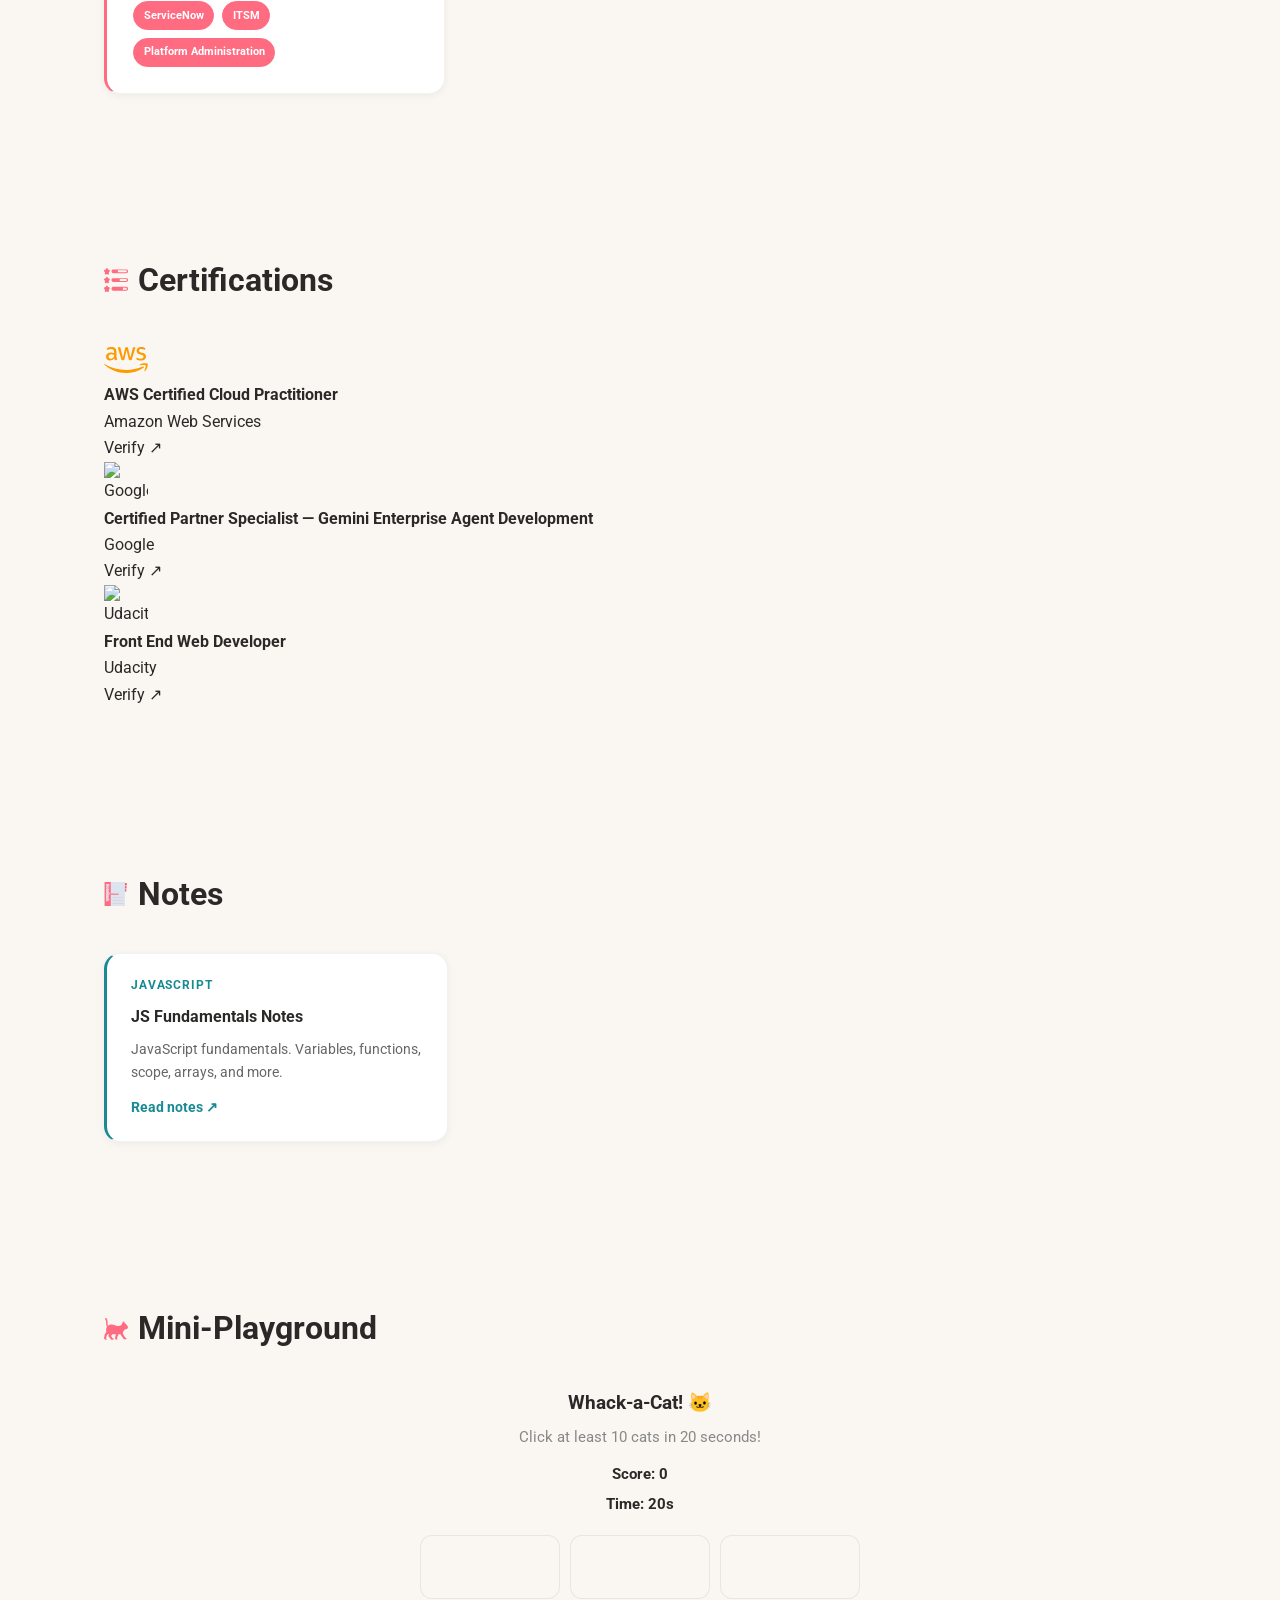
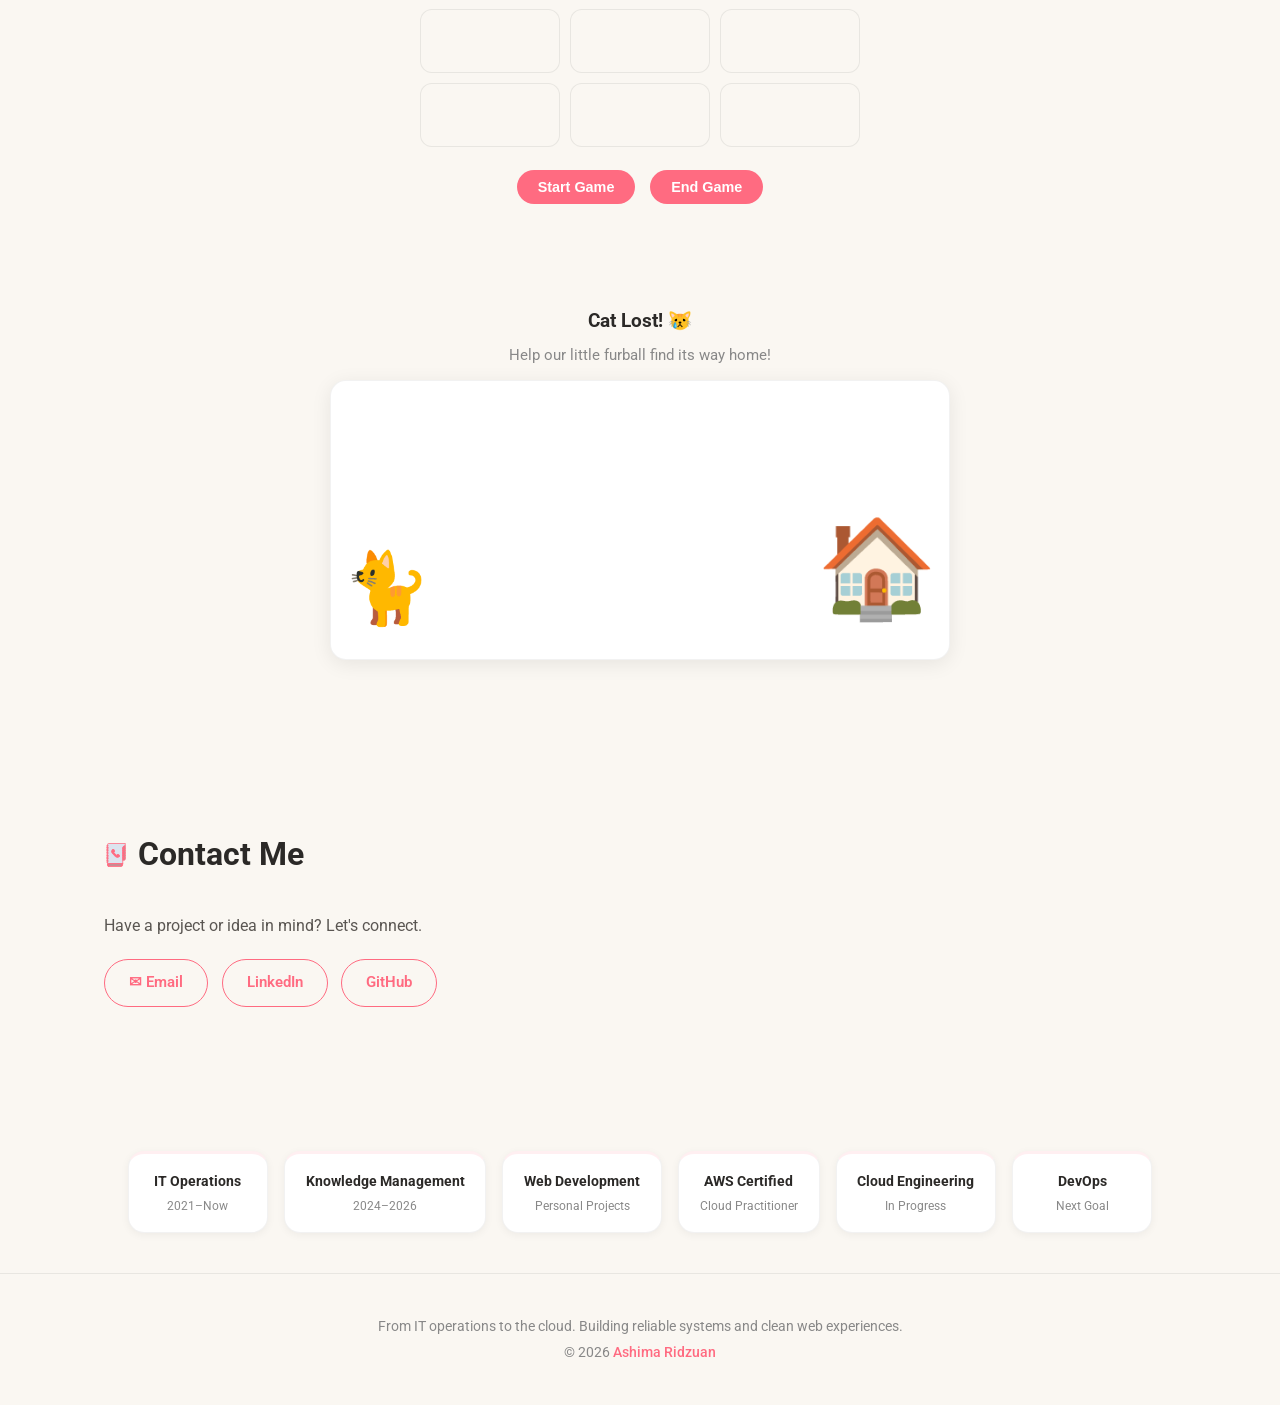
==== commit 5364e9d5: "Add files via upload" ====
--- a/index.html
+++ b/index.html
@@ -258,17 +258,58 @@
   </div>
 </section>
 
+<section id="certifications">
+  <h2>
+    <img src="./src/assets/icons/Base/Pink_icon_skills.svg" alt="" width="24" height="24">
+    Certifications
+  </h2>
+  <div class="certifications">
+    <a class="cert-card" href="https://www.credly.com/earner/earned/badge/4ea0a15d-0f93-43a8-85f4-fe59c568ef4f" target="_blank" rel="noopener noreferrer">
+      <div class="cert-card__logo">
+        <img src="./src/assets/icons/Skills/aws.svg" alt="AWS" width="44" height="44">
+      </div>
+      <div class="cert-card__info">
+        <h4>AWS Certified Cloud Practitioner</h4>
+        <span>Amazon Web Services</span>
+      </div>
+      <span class="cert-card__link">Verify ↗</span>
+    </a>
+
+    <a class="cert-card" href="https://www.credly.com/earner/earned/badge/2ba52c4c-1778-4a25-b2f2-4835a487d67e" target="_blank" rel="noopener noreferrer">
+      <div class="cert-card__logo">
+        <img src="./src/assets/icons/Skills/google.svg" alt="Google" width="44" height="44">
+      </div>
+      <div class="cert-card__info">
+        <h4>Certified Partner Specialist — Gemini Enterprise Agent Development</h4>
+        <span>Google</span>
+      </div>
+      <span class="cert-card__link">Verify ↗</span>
+    </a>
+
+    <a class="cert-card" href="https://www.udacity.com/certificate/e/347aa4e2-f078-11f0-9171-6b64bd950844" target="_blank" rel="noopener noreferrer">
+      <div class="cert-card__logo">
+        <img src="./src/assets/icons/Skills/udacity.svg" alt="Udacity" width="44" height="44">
+      </div>
+      <div class="cert-card__info">
+        <h4>Front End Web Developer</h4>
+        <span>Udacity</span>
+      </div>
+      <span class="cert-card__link">Verify ↗</span>
+    </a>
+  </div>
+</section>
+
 <section id="notes">
   <h2>
     <img src="./src/assets/icons/Base/Pink_icon_notes.svg" alt="" width="24" height="24">
     Notes
   </h2>
-  <p class="notes-intro">Things I'm learning, written down so I don't forget.</p>
+
   <div class="notes-grid">
     <a class="note-card" href="https://ashimaridzuan.github.io/js-fundamentals-notes/" target="_blank" rel="noopener noreferrer">
       <span class="note-card__tag">JavaScript</span>
       <h4>JS Fundamentals Notes</h4>
-      <p>Personal notes on JavaScript fundamentals — variables, functions, scope, arrays, and more.</p>
+      <p>JavaScript fundamentals. Variables, functions, scope, arrays, and more.</p>
       <span class="note-card__link">Read notes ↗</span>
     </a>
   </div>
--- a/src/styles/main.css
+++ b/src/styles/main.css
@@ -280,7 +280,6 @@
   font-size: 1.05rem;
   line-height: 1.85;
   color: #4a4642;
-  max-width: 760px;
 }
 
 /* =========================================
@@ -500,12 +499,14 @@
 
 .project-card-status {
   display: inline-block;
+  align-self: flex-start;
   margin-top: 1rem;
-  padding: 0.3rem 0.75rem;
+  margin-bottom: 0.4rem;
+  padding: 0.18rem 0.55rem;
   border-radius: var(--radius-pill);
   background: #e2e0dc;
   color: #666;
-  font-size: 0.8rem;
+  font-size: 0.68rem;
   font-weight: 700;
 }
 
@@ -517,13 +518,13 @@
 }
 
 .project-card-skills span {
-  padding: 0.32rem 0.7rem;
+  padding: 0.28rem 0.62rem;
   border-radius: var(--radius-pill);
-  background: var(--color-accent-light);
-  border: 1px solid var(--color-accent-border);
-  color: var(--color-accent-dark);
-  font-weight: 700;
-  font-size: 0.78rem;
+  background: var(--color-accent);
+  border: 1px solid var(--color-accent);
+  color: #fff;
+  font-weight: 700;
+  font-size: 0.7rem;
 }
 
 /* =========================================
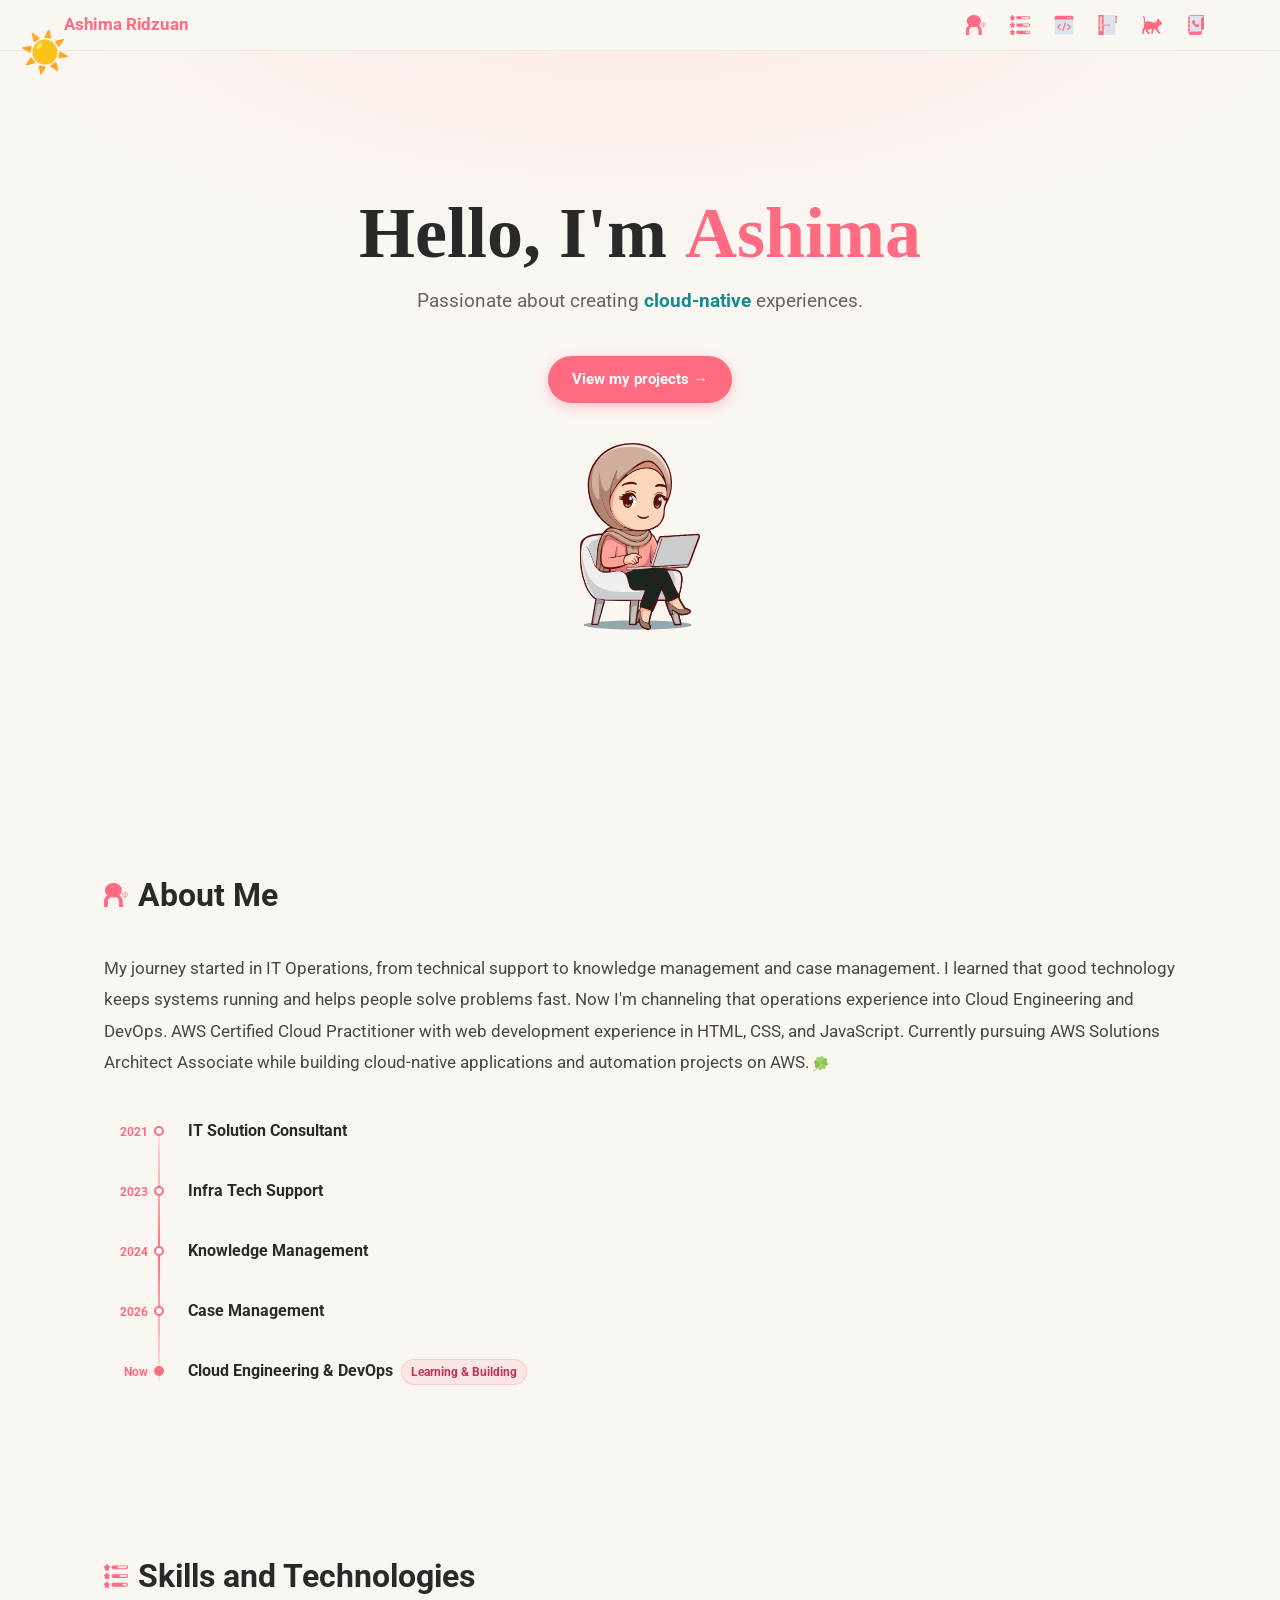
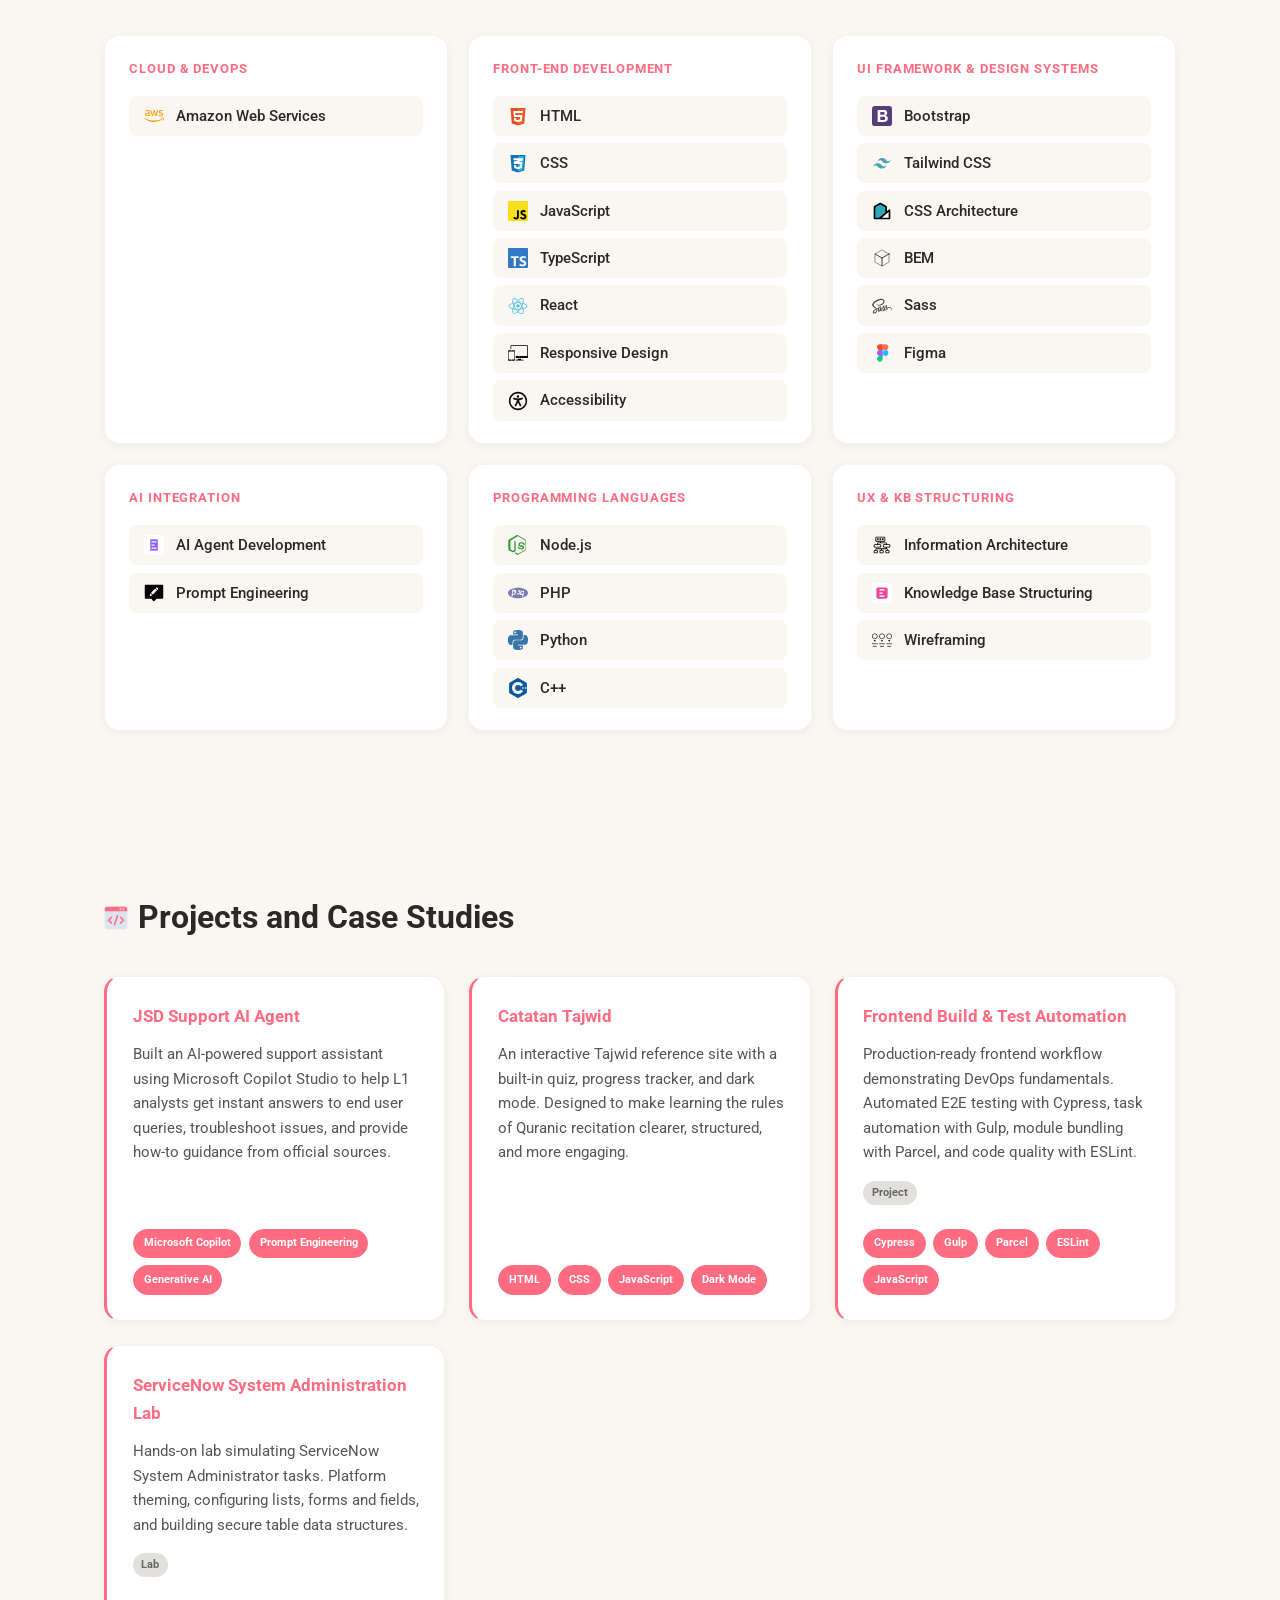
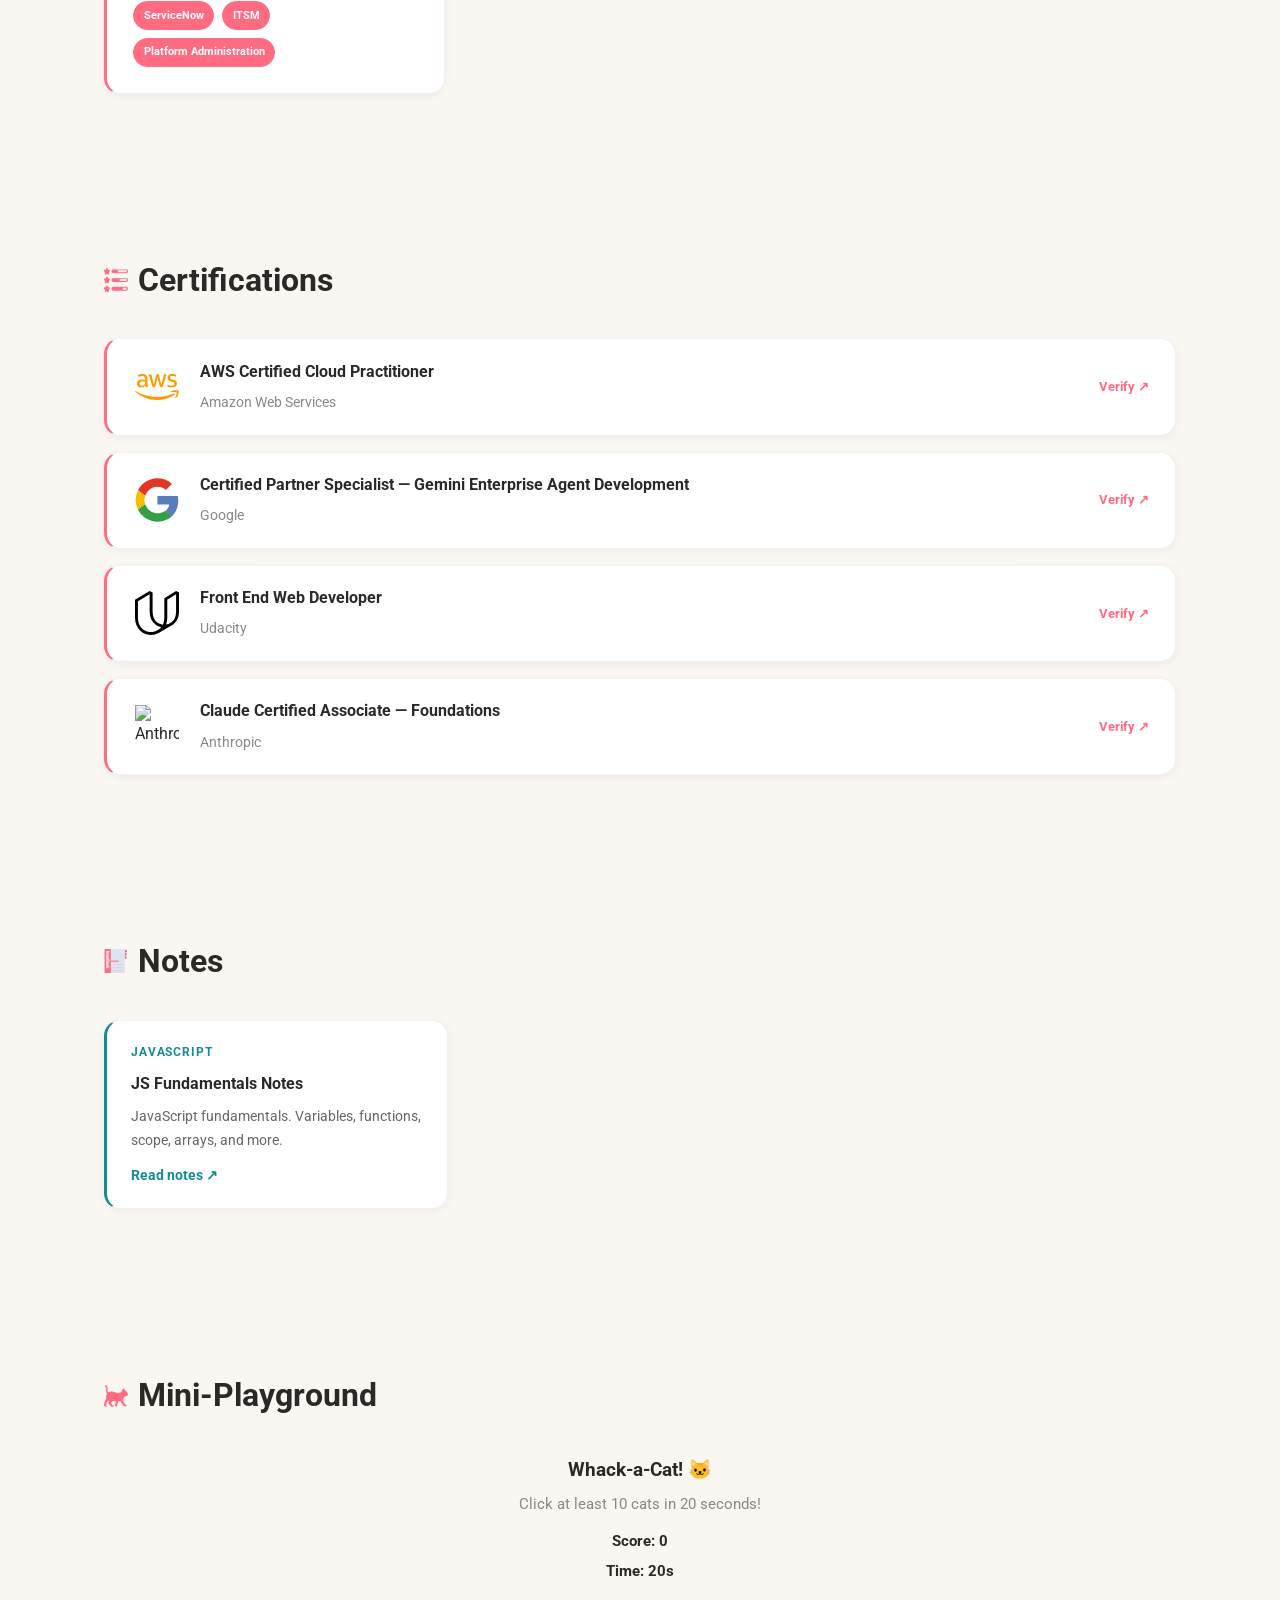
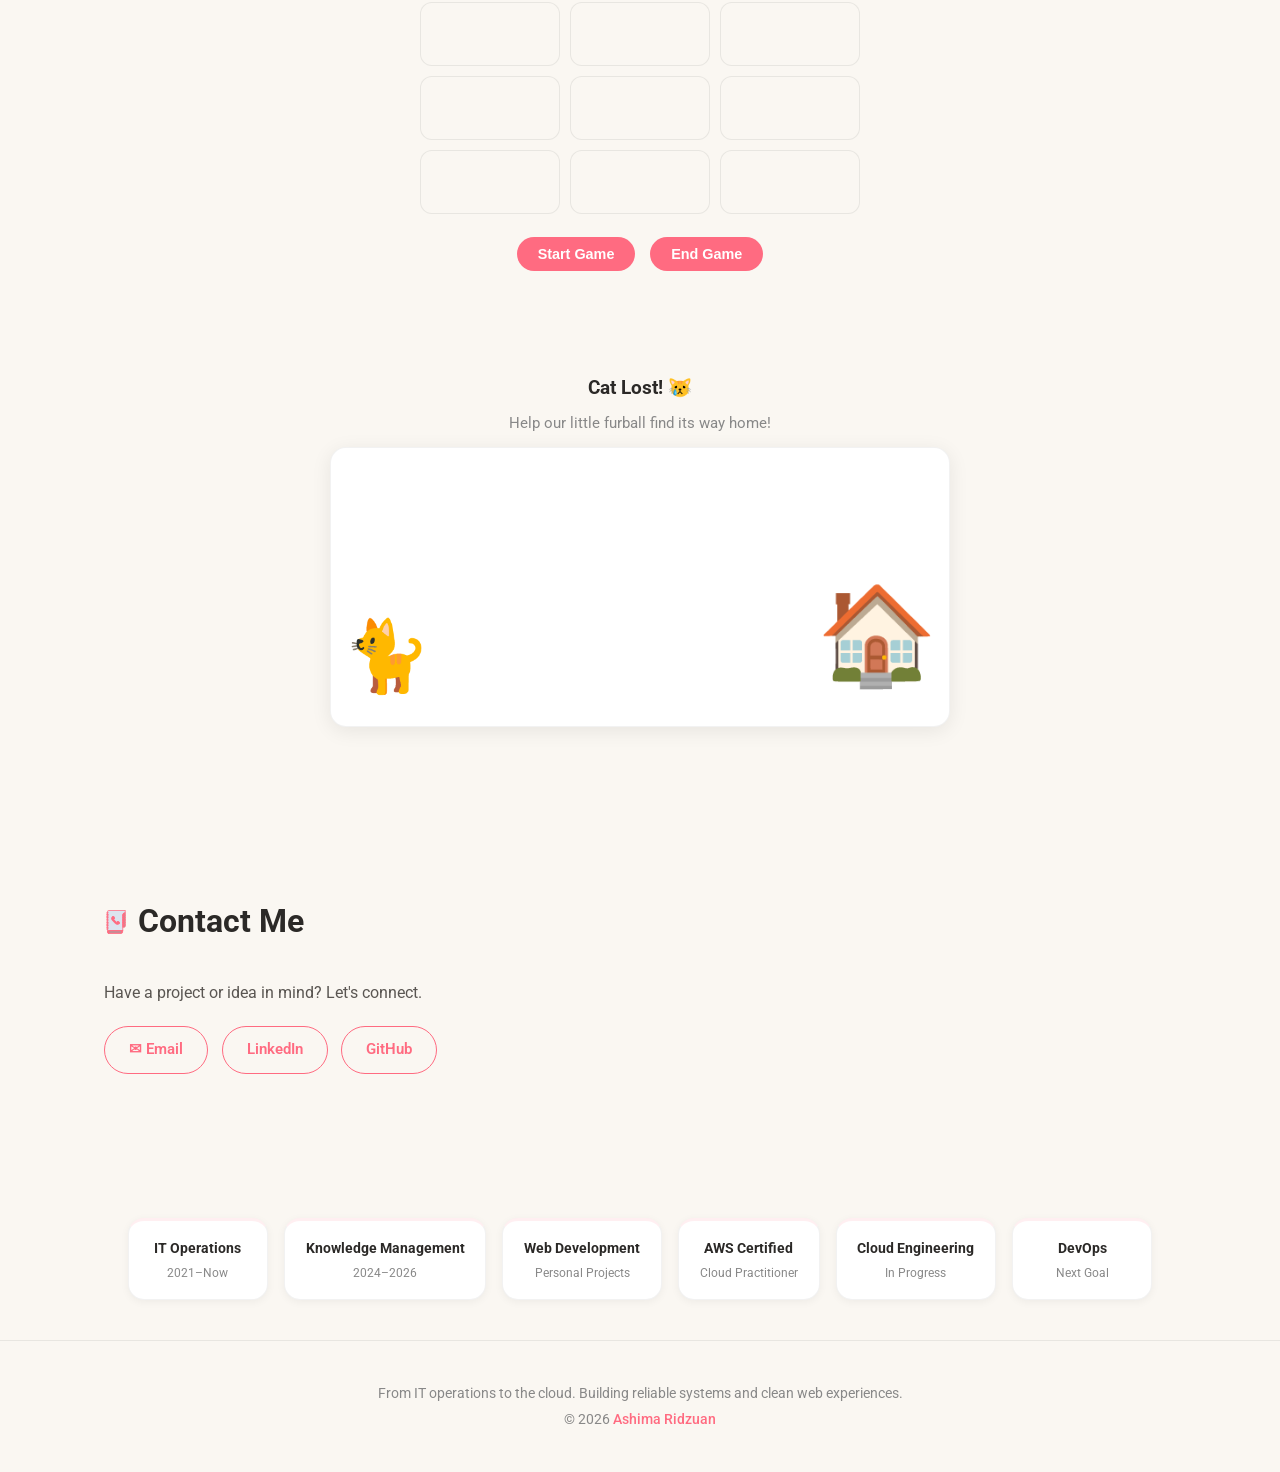
==== commit 52d516d4: "Add files via upload" ====
--- a/index.html
+++ b/index.html
@@ -296,6 +296,17 @@
       </div>
       <span class="cert-card__link">Verify ↗</span>
     </a>
+
+    <a class="cert-card" href="https://www.credly.com/earner/earned/badge/f490430e-d5f0-4885-872a-436141ce0027" target="_blank" rel="noopener noreferrer">
+      <div class="cert-card__logo">
+        <img src="./src/assets/icons/Skills/anthropic.svg" alt="Anthropic" width="44" height="44">
+      </div>
+      <div class="cert-card__info">
+        <h4>Claude Certified Associate — Foundations</h4>
+        <span>Anthropic</span>
+      </div>
+      <span class="cert-card__link">Verify ↗</span>
+    </a>
   </div>
 </section>
 
--- a/src/styles/main.css
+++ b/src/styles/main.css
@@ -525,6 +525,71 @@
   color: #fff;
   font-weight: 700;
   font-size: 0.7rem;
+}
+
+/* =========================================
+   CERTIFICATIONS
+   ========================================= */
+.certifications {
+  display: flex;
+  flex-direction: column;
+  gap: 1rem;
+}
+
+.cert-card {
+  display: flex;
+  align-items: center;
+  gap: 1.2rem;
+  background: var(--color-surface);
+  padding: 1.2rem 1.6rem;
+  border-radius: var(--radius-lg);
+  box-shadow: var(--shadow-sm);
+  border: 1px solid rgba(0,0,0,0.05);
+  border-left: 3px solid var(--color-accent);
+  transition: transform var(--transition), box-shadow var(--transition);
+}
+
+.cert-card:hover {
+  transform: translateY(-4px);
+  box-shadow: var(--shadow-md);
+}
+
+.cert-card__logo {
+  flex-shrink: 0;
+  width: 48px;
+  height: 48px;
+  display: flex;
+  align-items: center;
+  justify-content: center;
+}
+
+.cert-card__logo img {
+  width: 44px;
+  height: 44px;
+  object-fit: contain;
+}
+
+.cert-card__info {
+  flex: 1;
+}
+
+.cert-card__info h4 {
+  font-size: 1rem;
+  color: var(--color-text);
+  margin-bottom: 0.25rem;
+}
+
+.cert-card__info span {
+  font-size: 0.85rem;
+  color: var(--color-muted);
+}
+
+.cert-card__link {
+  font-size: 0.82rem;
+  font-weight: 700;
+  color: var(--color-accent);
+  white-space: nowrap;
+  flex-shrink: 0;
 }
 
 /* =========================================
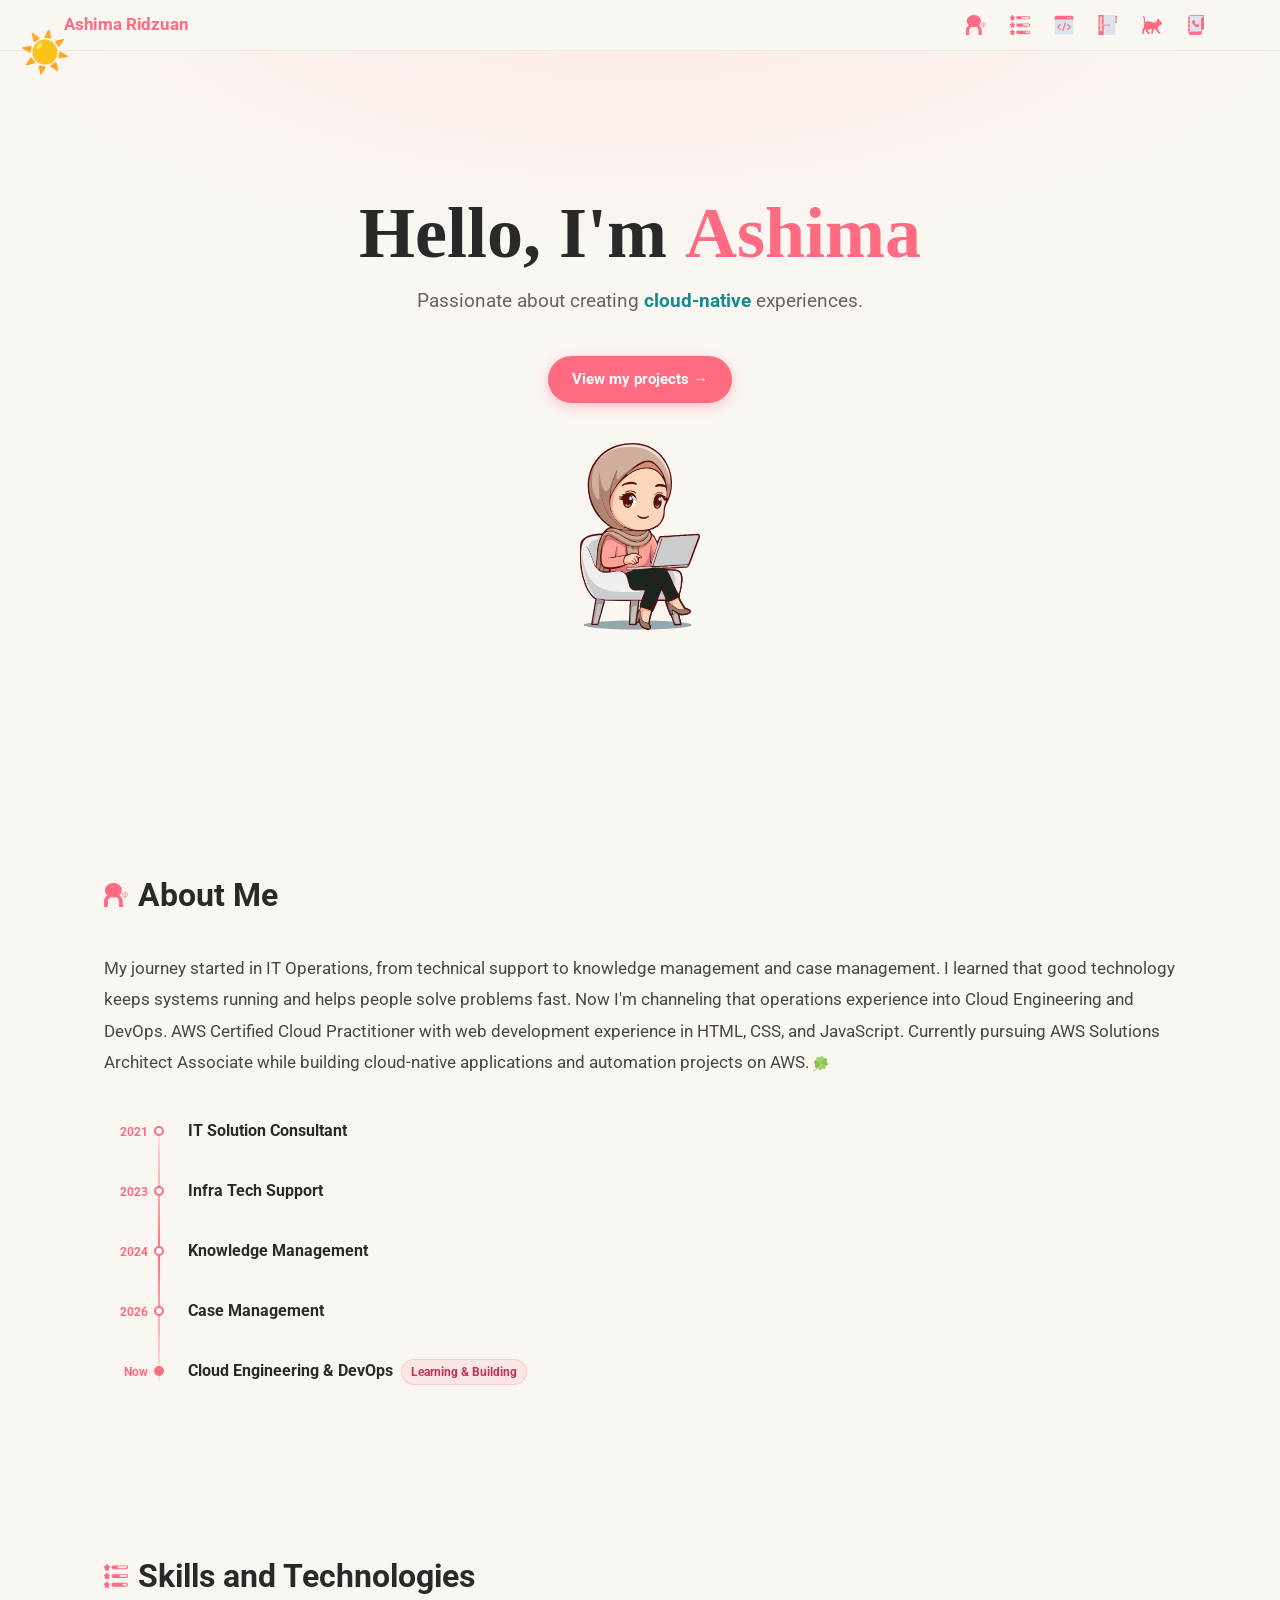
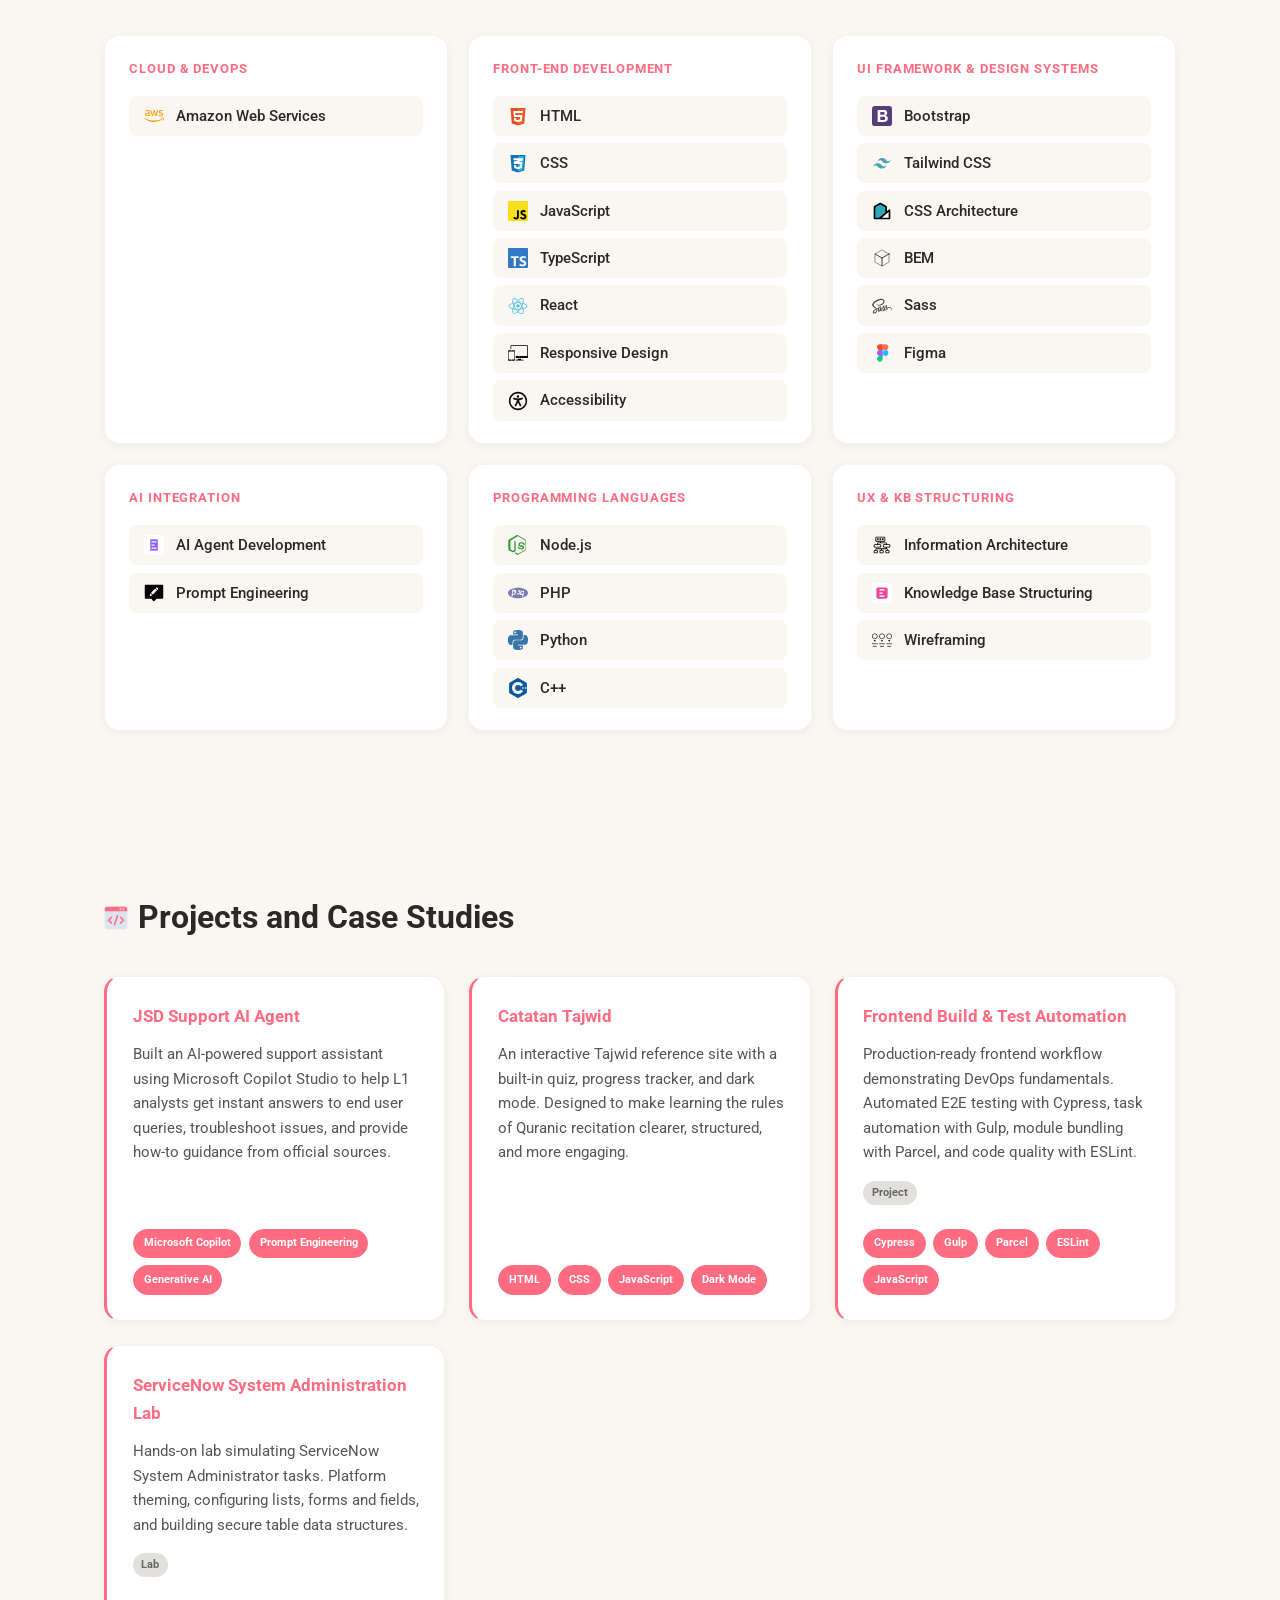
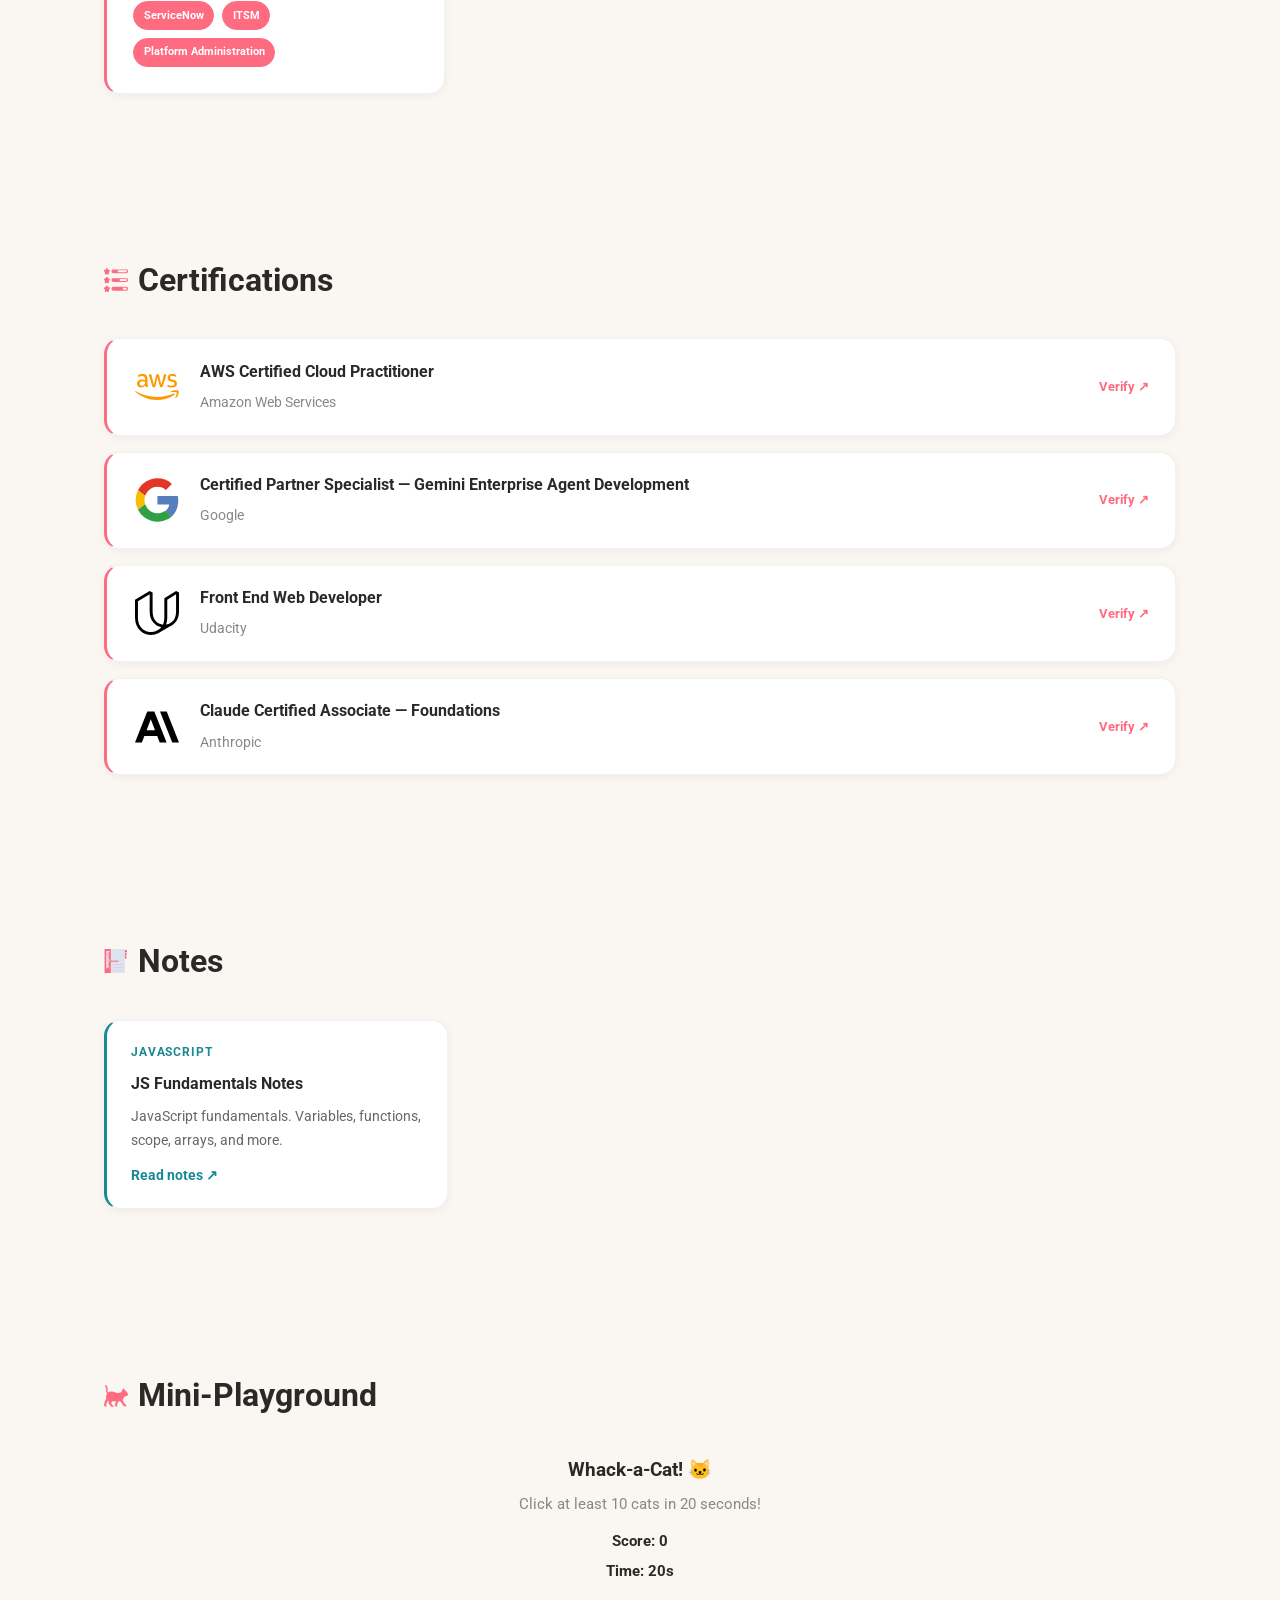
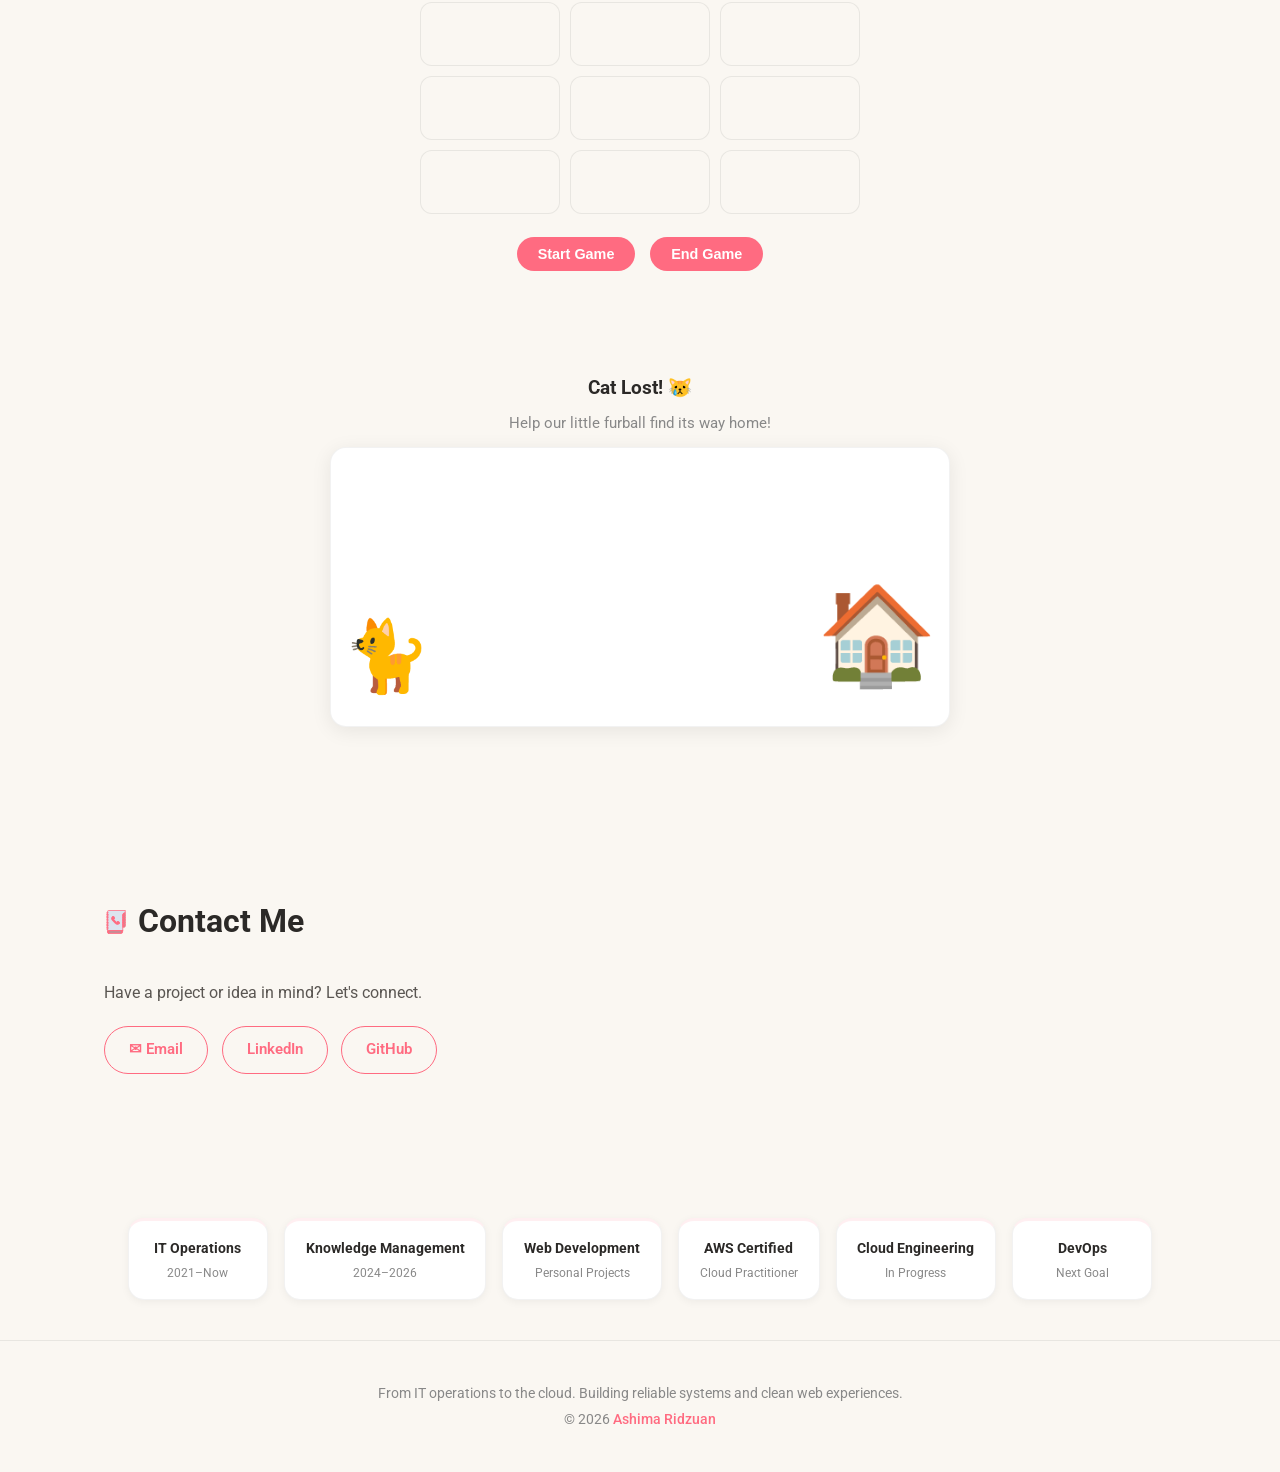
==== commit ec2e6ecc: "Add files via upload" ====
--- a/index.html
+++ b/index.html
@@ -43,6 +43,15 @@
 <link href="https://fonts.googleapis.com/css2?family=Roboto:wght@400;500;700&family=Schoolbell&display=swap" rel="stylesheet">
 <link rel="stylesheet" href="./src/styles/main.css">
 <script src="./src/javascript/main.js" defer></script>
+
+<!-- Google Analytics -->
+<script async src="https://www.googletagmanager.com/gtag/js?id=G-LZVR5P2F0S"></script>
+<script>
+  window.dataLayer = window.dataLayer || [];
+  function gtag(){dataLayer.push(arguments);}
+  gtag('js', new Date());
+  gtag('config', 'G-LZVR5P2F0S');
+</script>
 </head>
 <body>
 
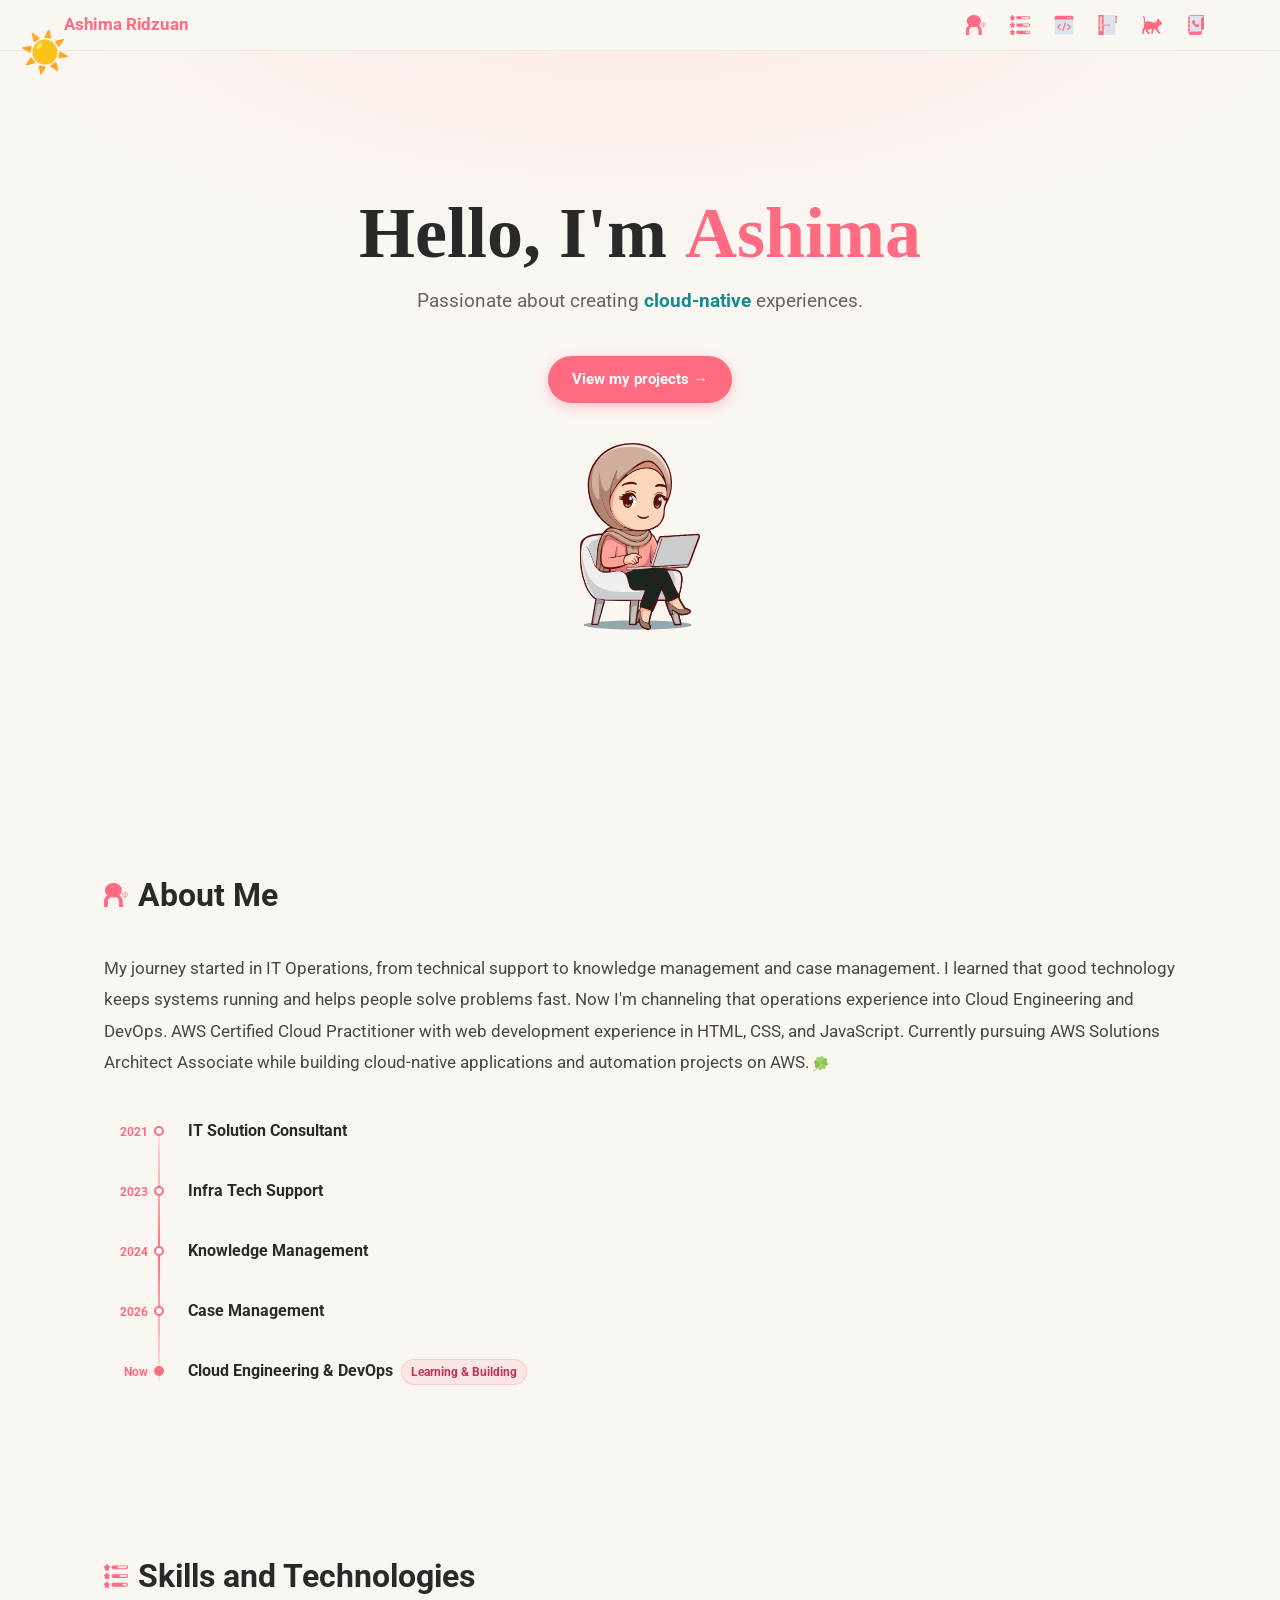
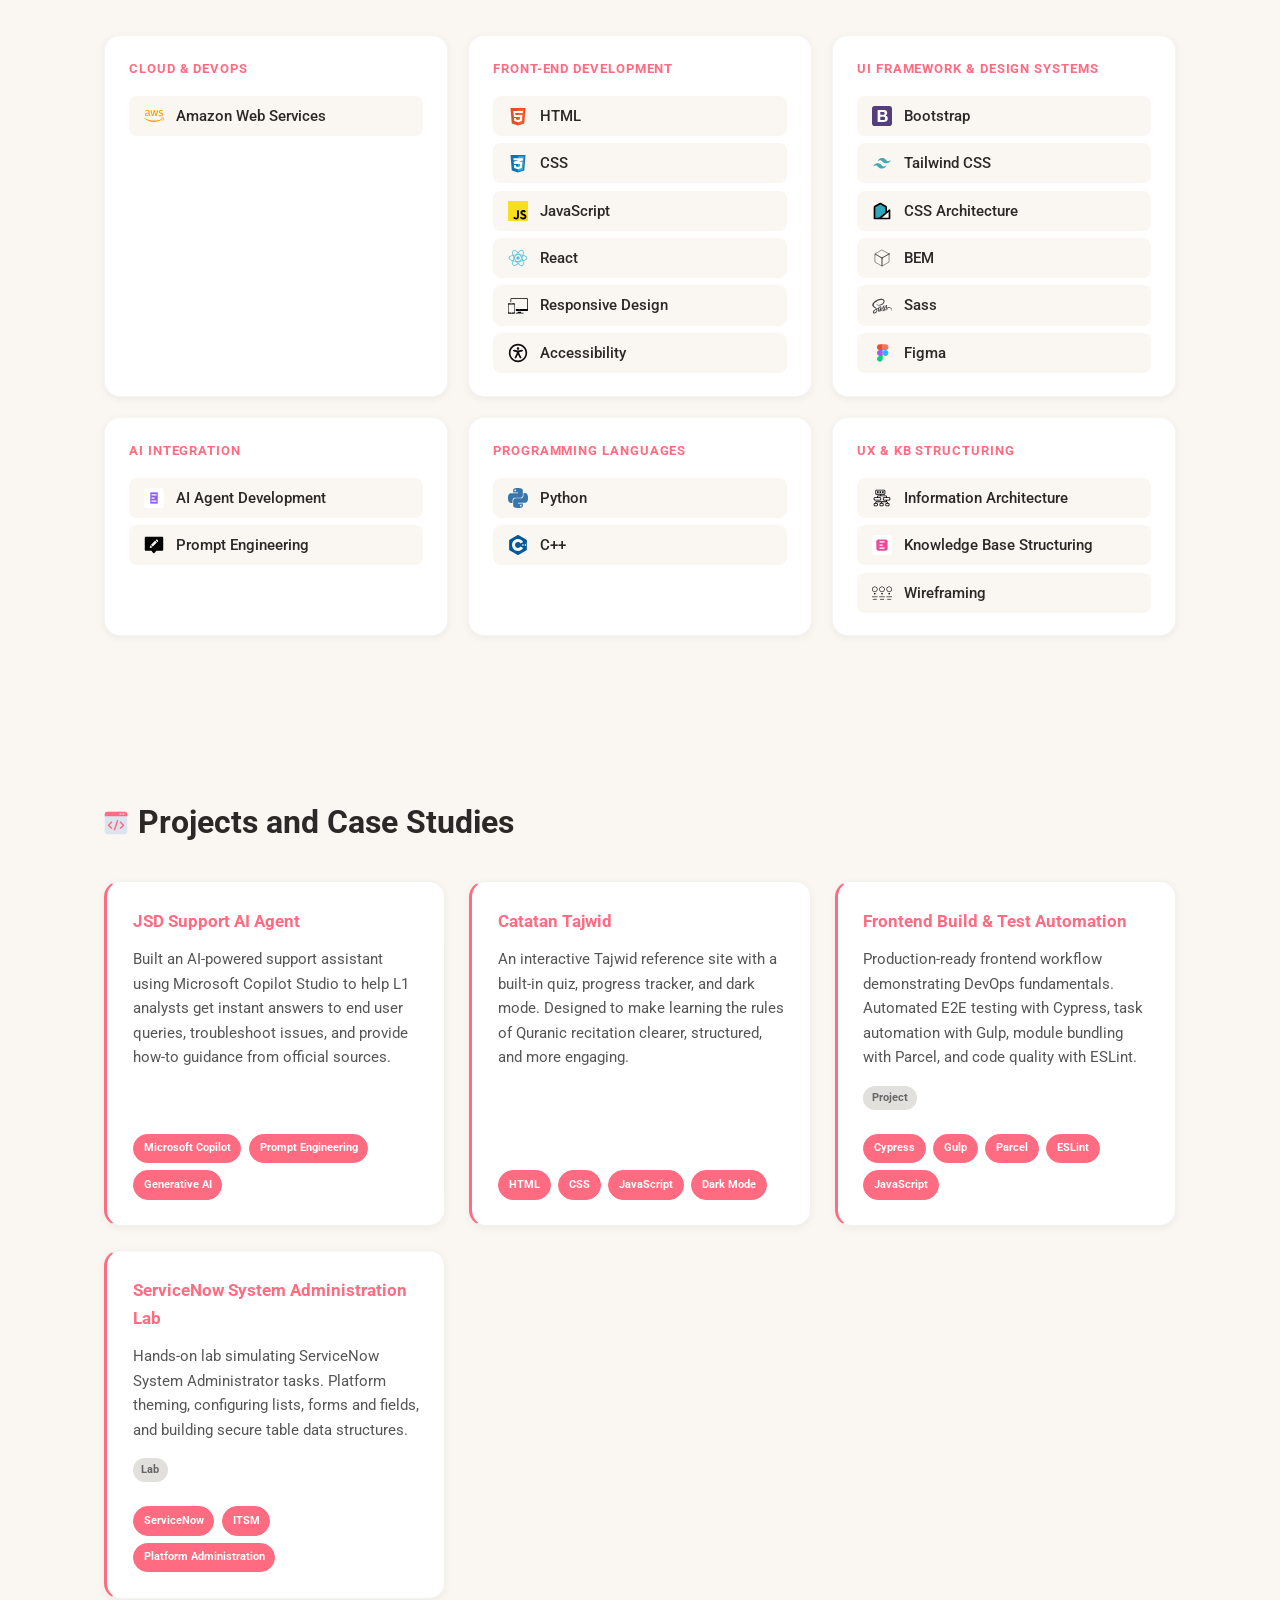
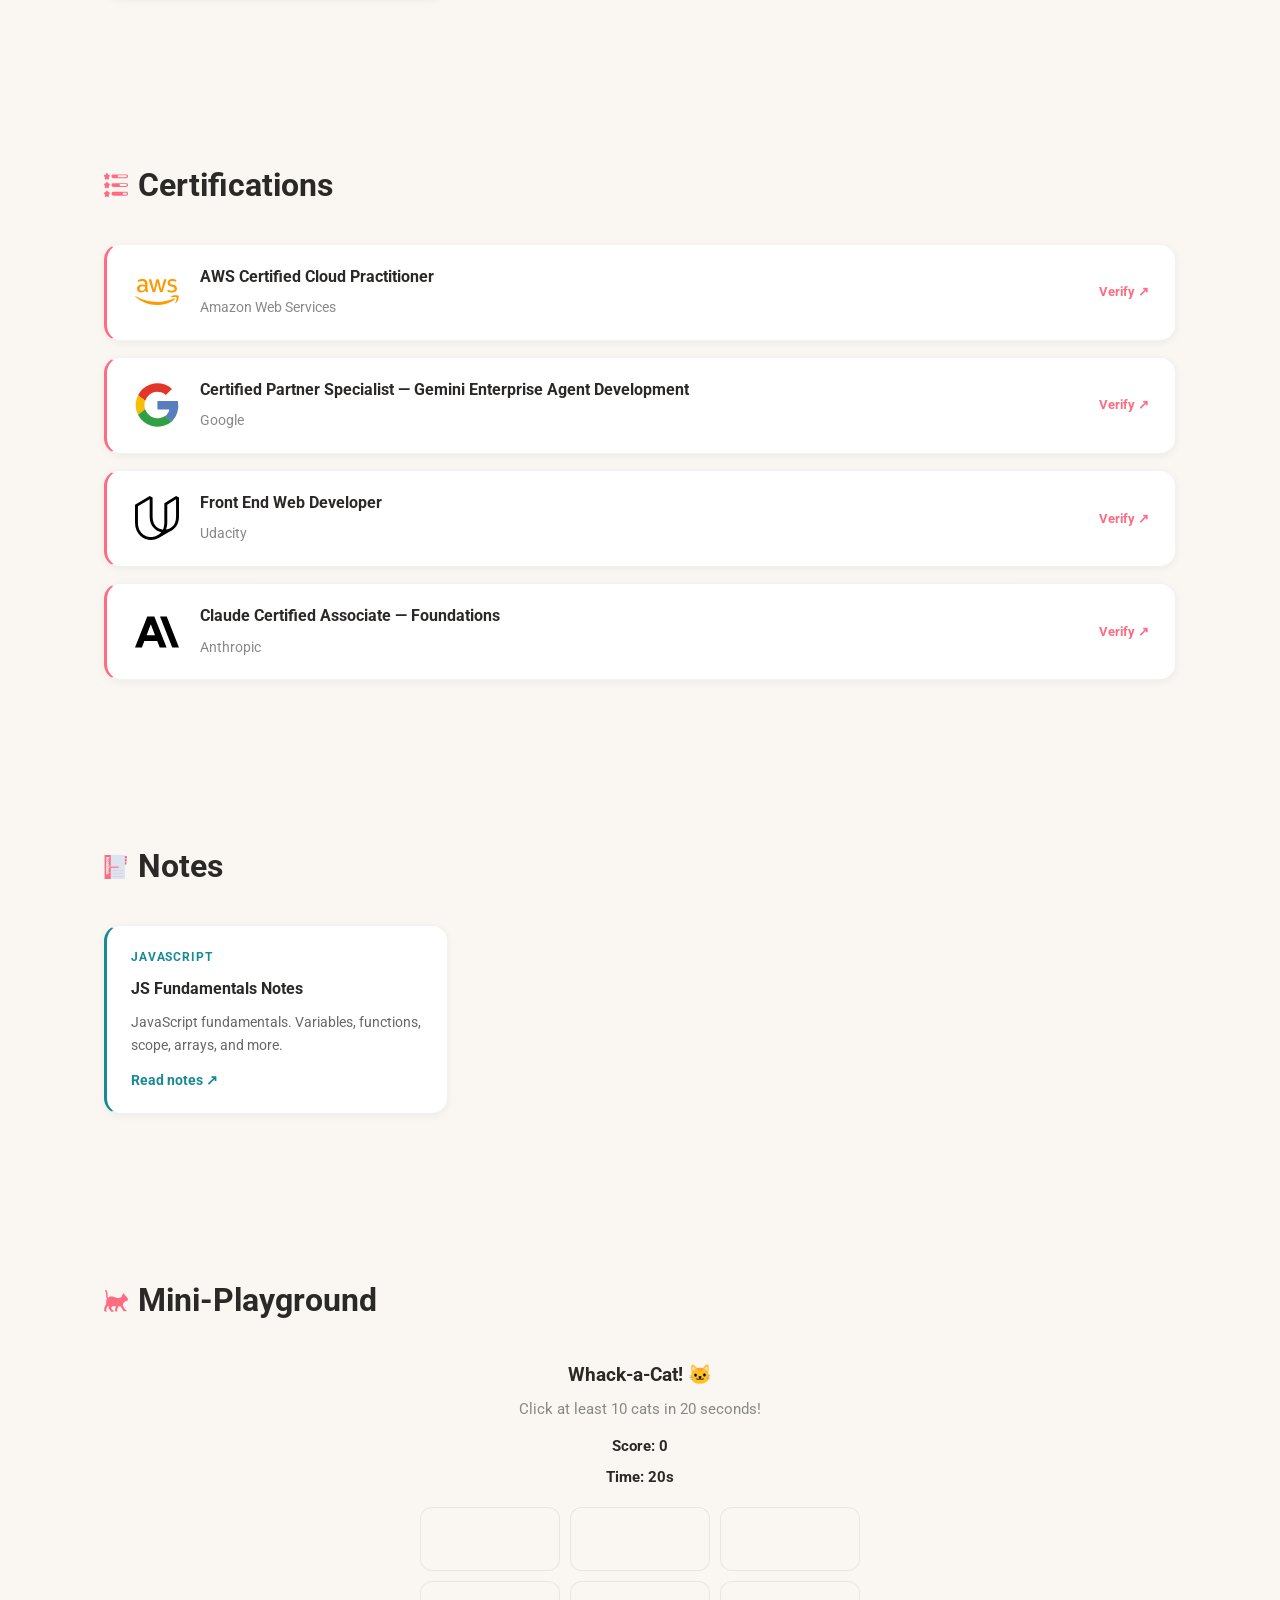
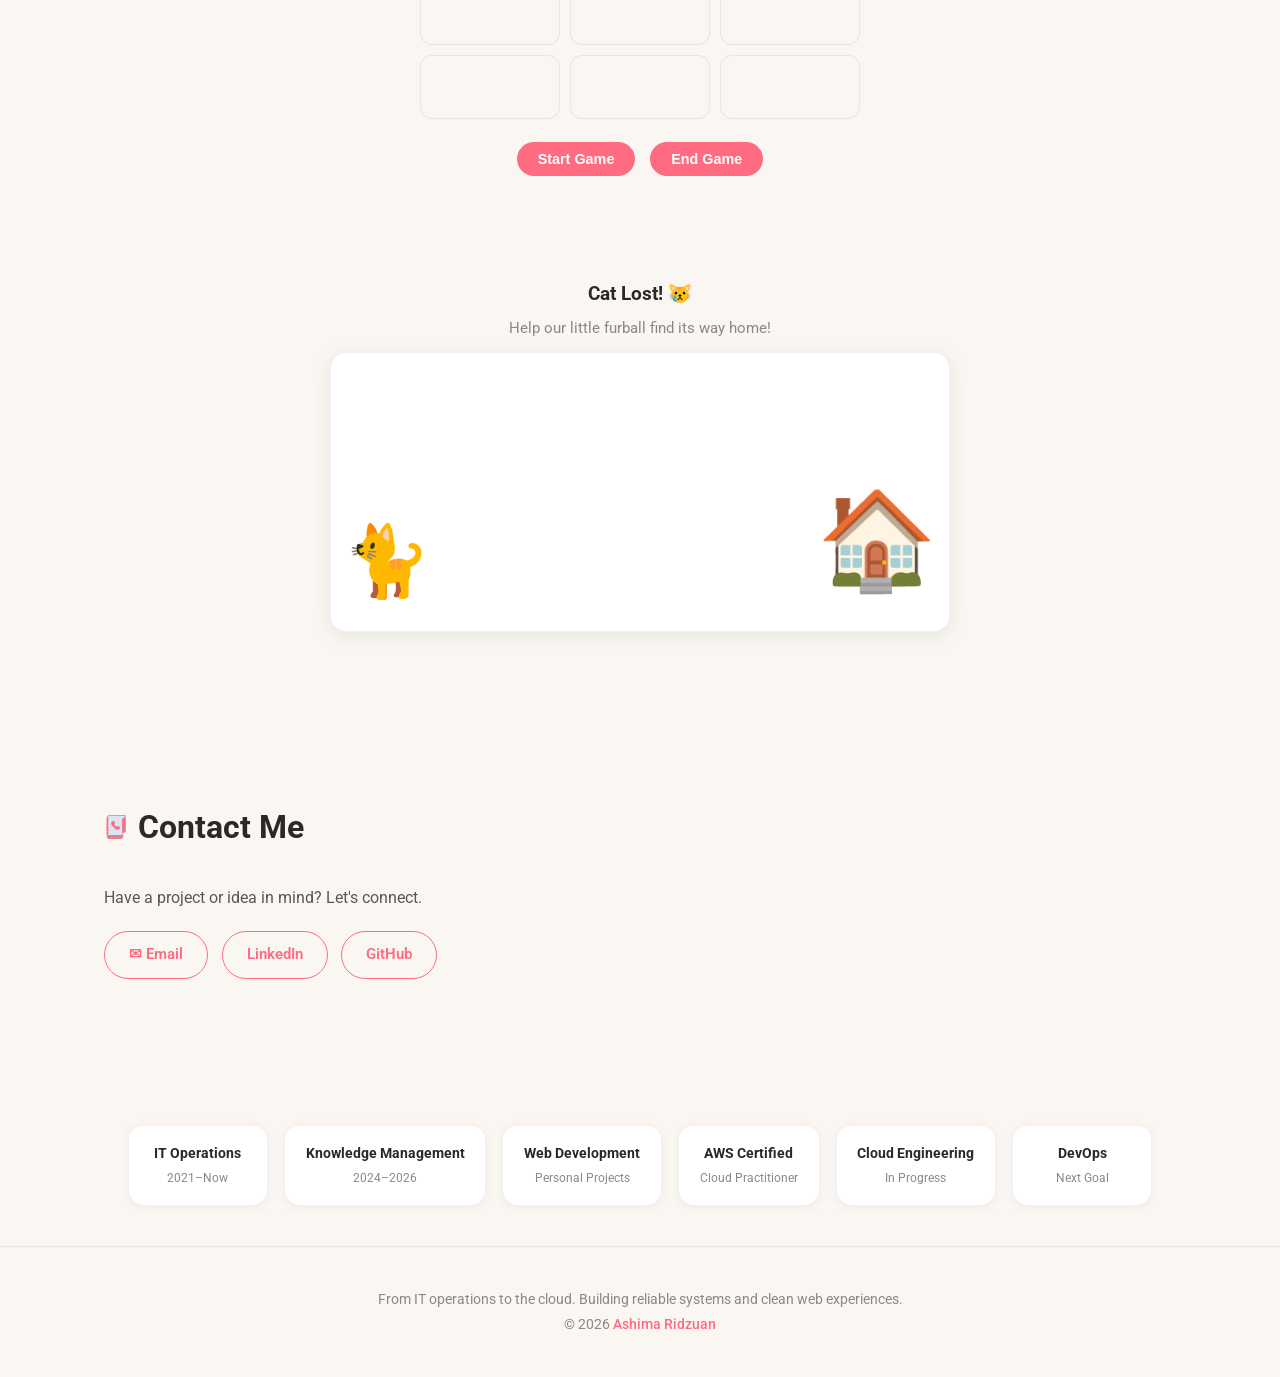
==== commit 5620307e: "Add files via upload" ====
--- a/index.html
+++ b/index.html
@@ -166,7 +166,7 @@
         <div class="skill-item"><span class="skill-icon" aria-hidden="true"><img src="./src/assets/icons/Skills/html.svg" alt="" width="20" height="20"></span><span>HTML</span></div>
         <div class="skill-item"><span class="skill-icon" aria-hidden="true"><img src="./src/assets/icons/Skills/css.svg" alt="" width="20" height="20"></span><span>CSS</span></div>
         <div class="skill-item"><span class="skill-icon" aria-hidden="true"><img src="./src/assets/icons/Skills/javascript.svg" alt="" width="20" height="20"></span><span>JavaScript</span></div>
-        <div class="skill-item"><span class="skill-icon" aria-hidden="true"><img src="./src/assets/icons/Skills/typescript.svg" alt="" width="20" height="20"></span><span>TypeScript</span></div>
+        <!-- <div class="skill-item"><span class="skill-icon" aria-hidden="true"><img src="./src/assets/icons/Skills/typescript.svg" alt="" width="20" height="20"></span><span>TypeScript</span></div> -->
         <div class="skill-item"><span class="skill-icon" aria-hidden="true"><img src="./src/assets/icons/Skills/react.svg" alt="" width="20" height="20"></span><span>React</span></div>
         <div class="skill-item"><span class="skill-icon" aria-hidden="true"><img src="./src/assets/icons/Skills/responsive-design.svg" alt="" width="20" height="20"></span><span>Responsive Design</span></div>
         <div class="skill-item"><span class="skill-icon" aria-hidden="true"><img src="./src/assets/icons/Skills/accessibility.svg" alt="" width="20" height="20"></span><span>Accessibility</span></div>
@@ -196,8 +196,8 @@
     <div class="skill">
       <h4>Programming Languages</h4>
       <div class="skill-list">
-        <div class="skill-item"><span class="skill-icon" aria-hidden="true"><img src="./src/assets/icons/Skills/nodejs.svg" alt="" width="20" height="20"></span><span>Node.js</span></div>
-        <div class="skill-item"><span class="skill-icon" aria-hidden="true"><img src="./src/assets/icons/Skills/php.svg" alt="" width="20" height="20"></span><span>PHP</span></div>
+        <!-- <div class="skill-item"><span class="skill-icon" aria-hidden="true"><img src="./src/assets/icons/Skills/nodejs.svg" alt="" width="20" height="20"></span><span>Node.js</span></div> -->
+        <!-- <div class="skill-item"><span class="skill-icon" aria-hidden="true"><img src="./src/assets/icons/Skills/php.svg" alt="" width="20" height="20"></span><span>PHP</span></div> -->
         <div class="skill-item"><span class="skill-icon" aria-hidden="true"><img src="./src/assets/icons/Skills/python.svg" alt="" width="20" height="20"></span><span>Python</span></div>
         <div class="skill-item"><span class="skill-icon" aria-hidden="true"><img src="./src/assets/icons/Skills/cplusplus.svg" alt="" width="20" height="20"></span><span>C++</span></div>
       </div>
